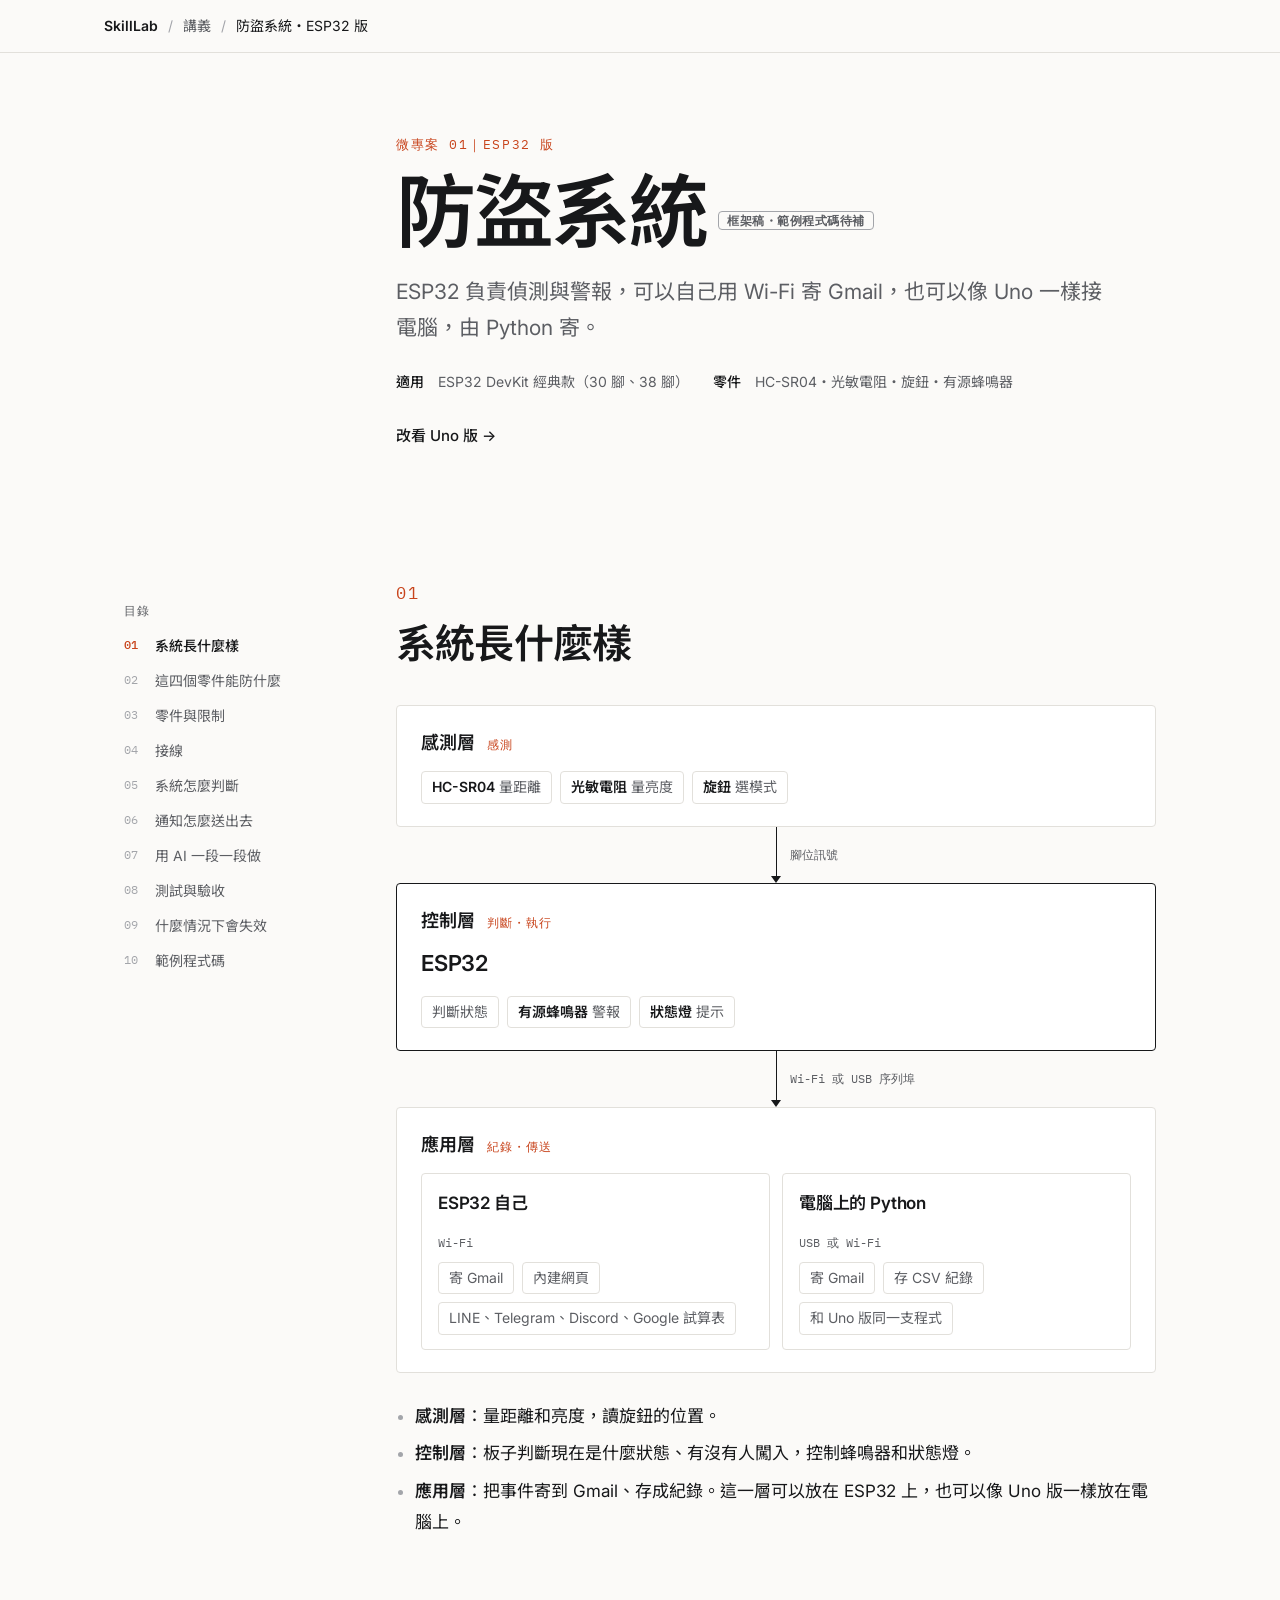
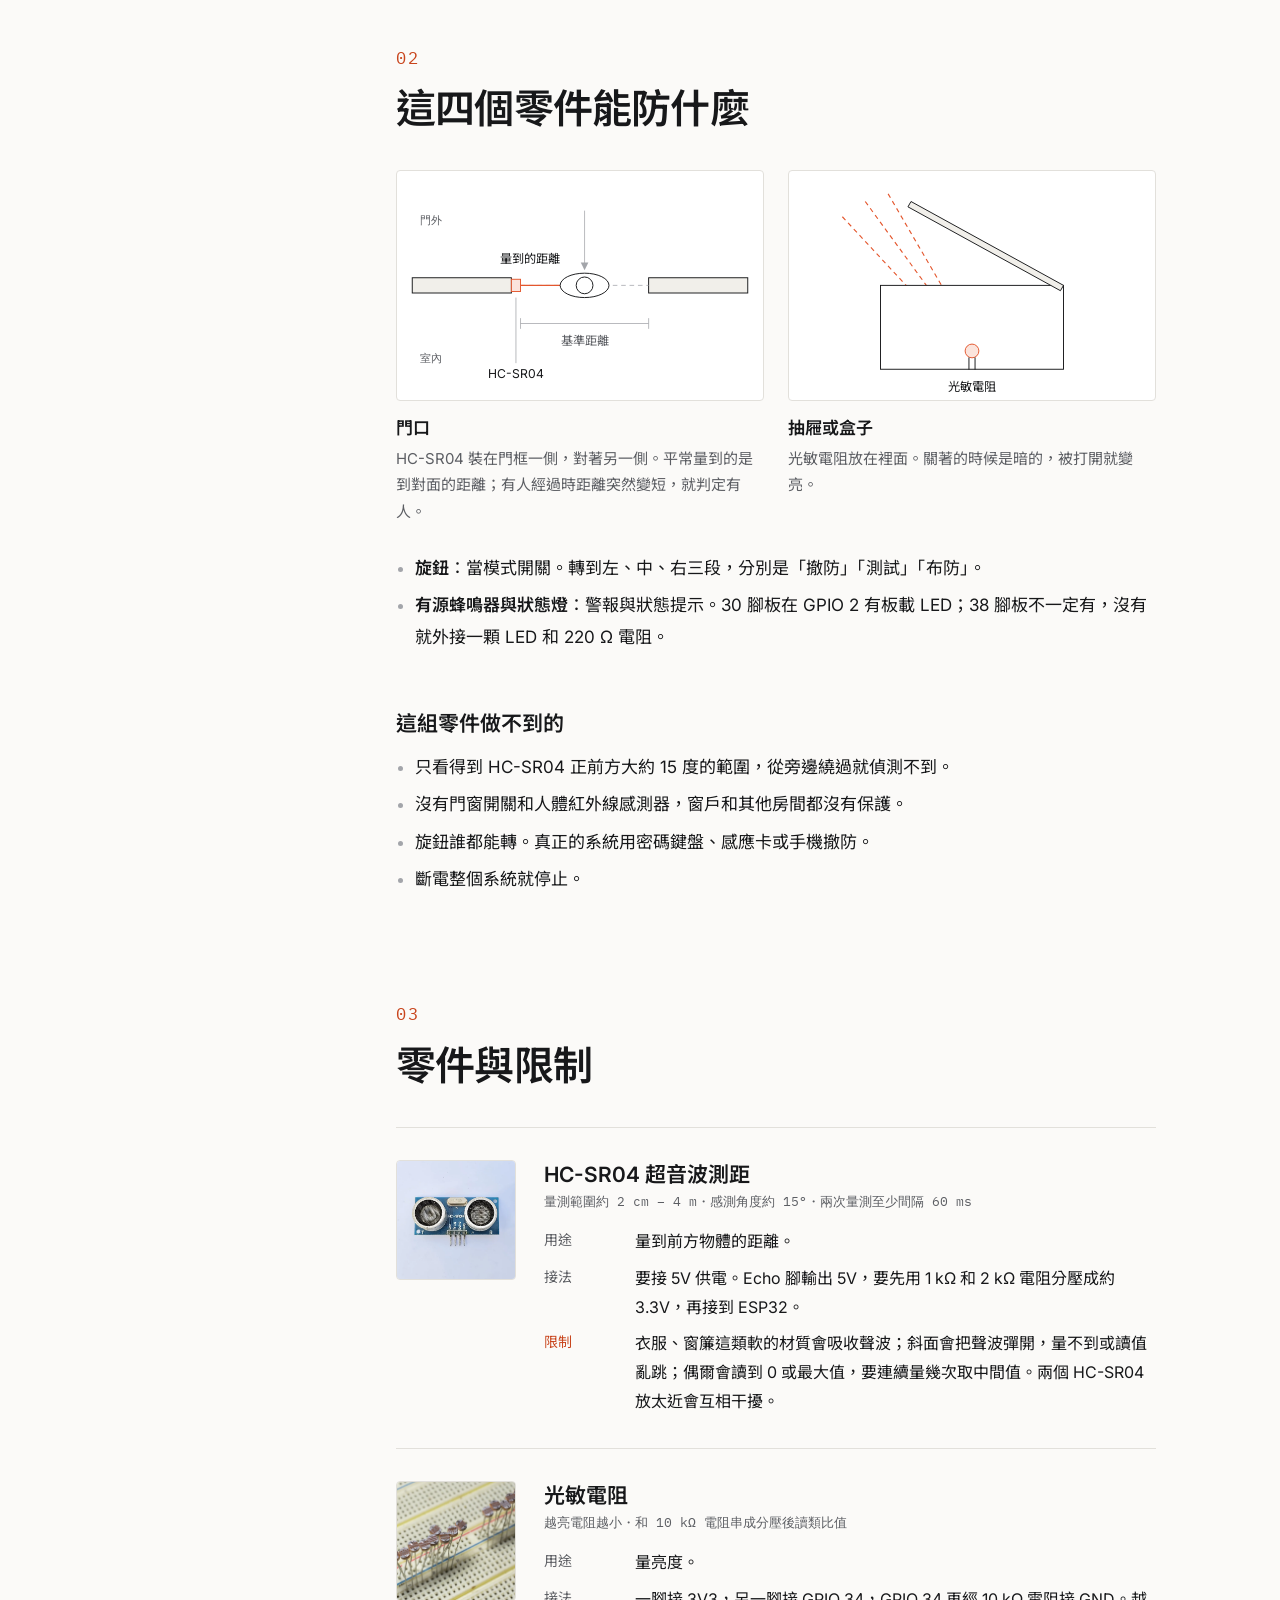
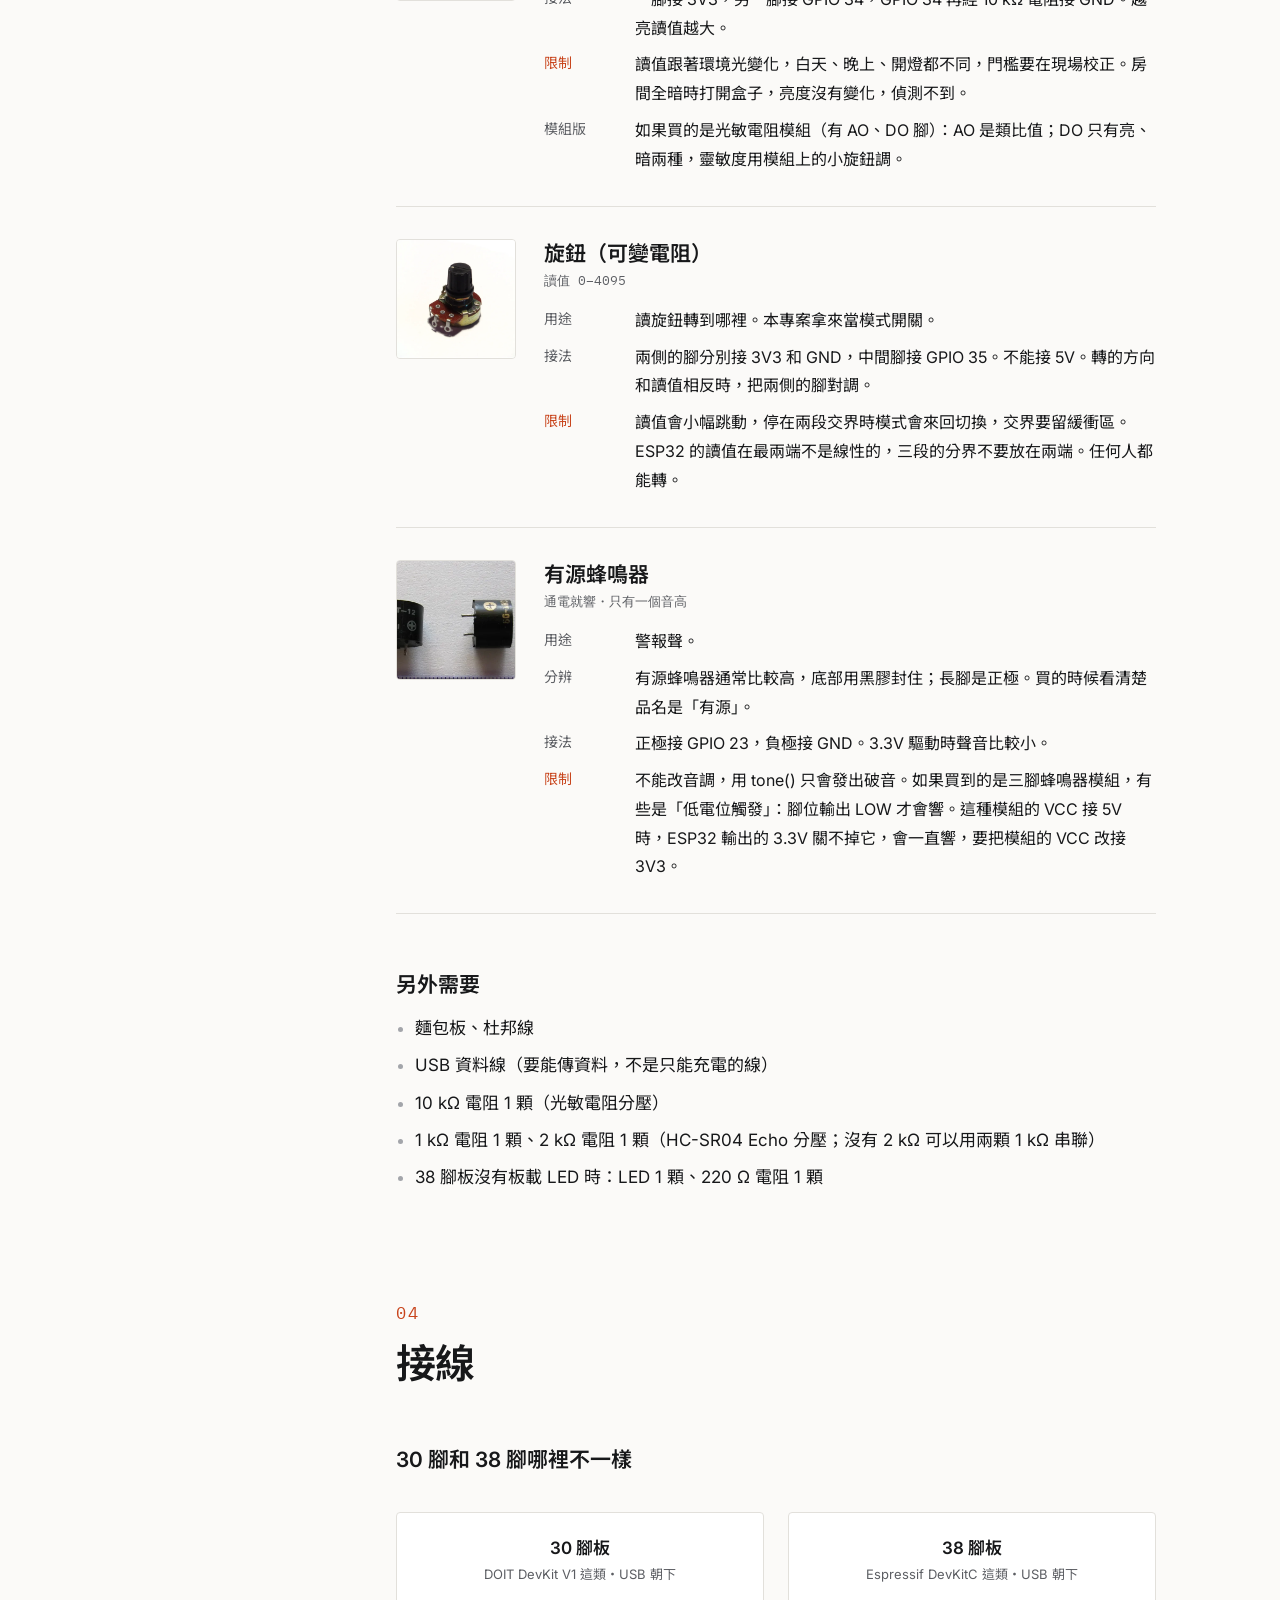
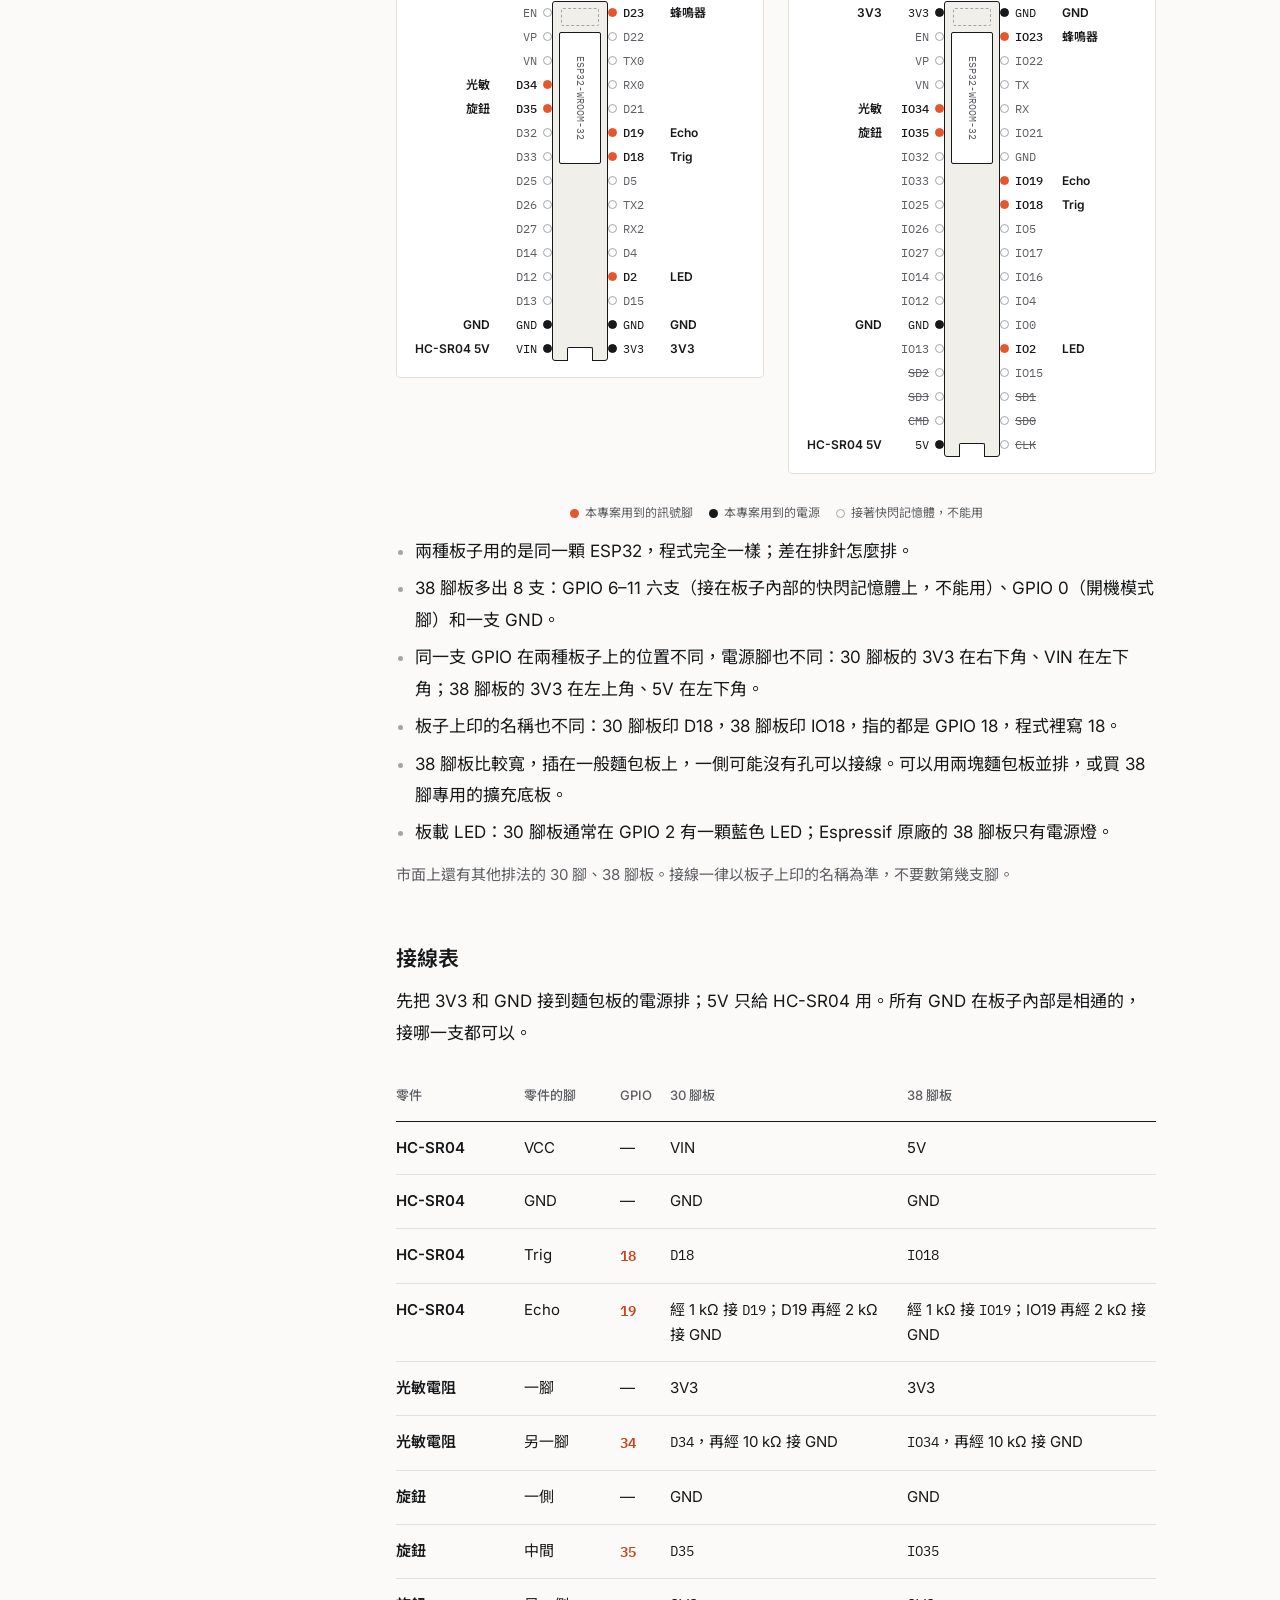
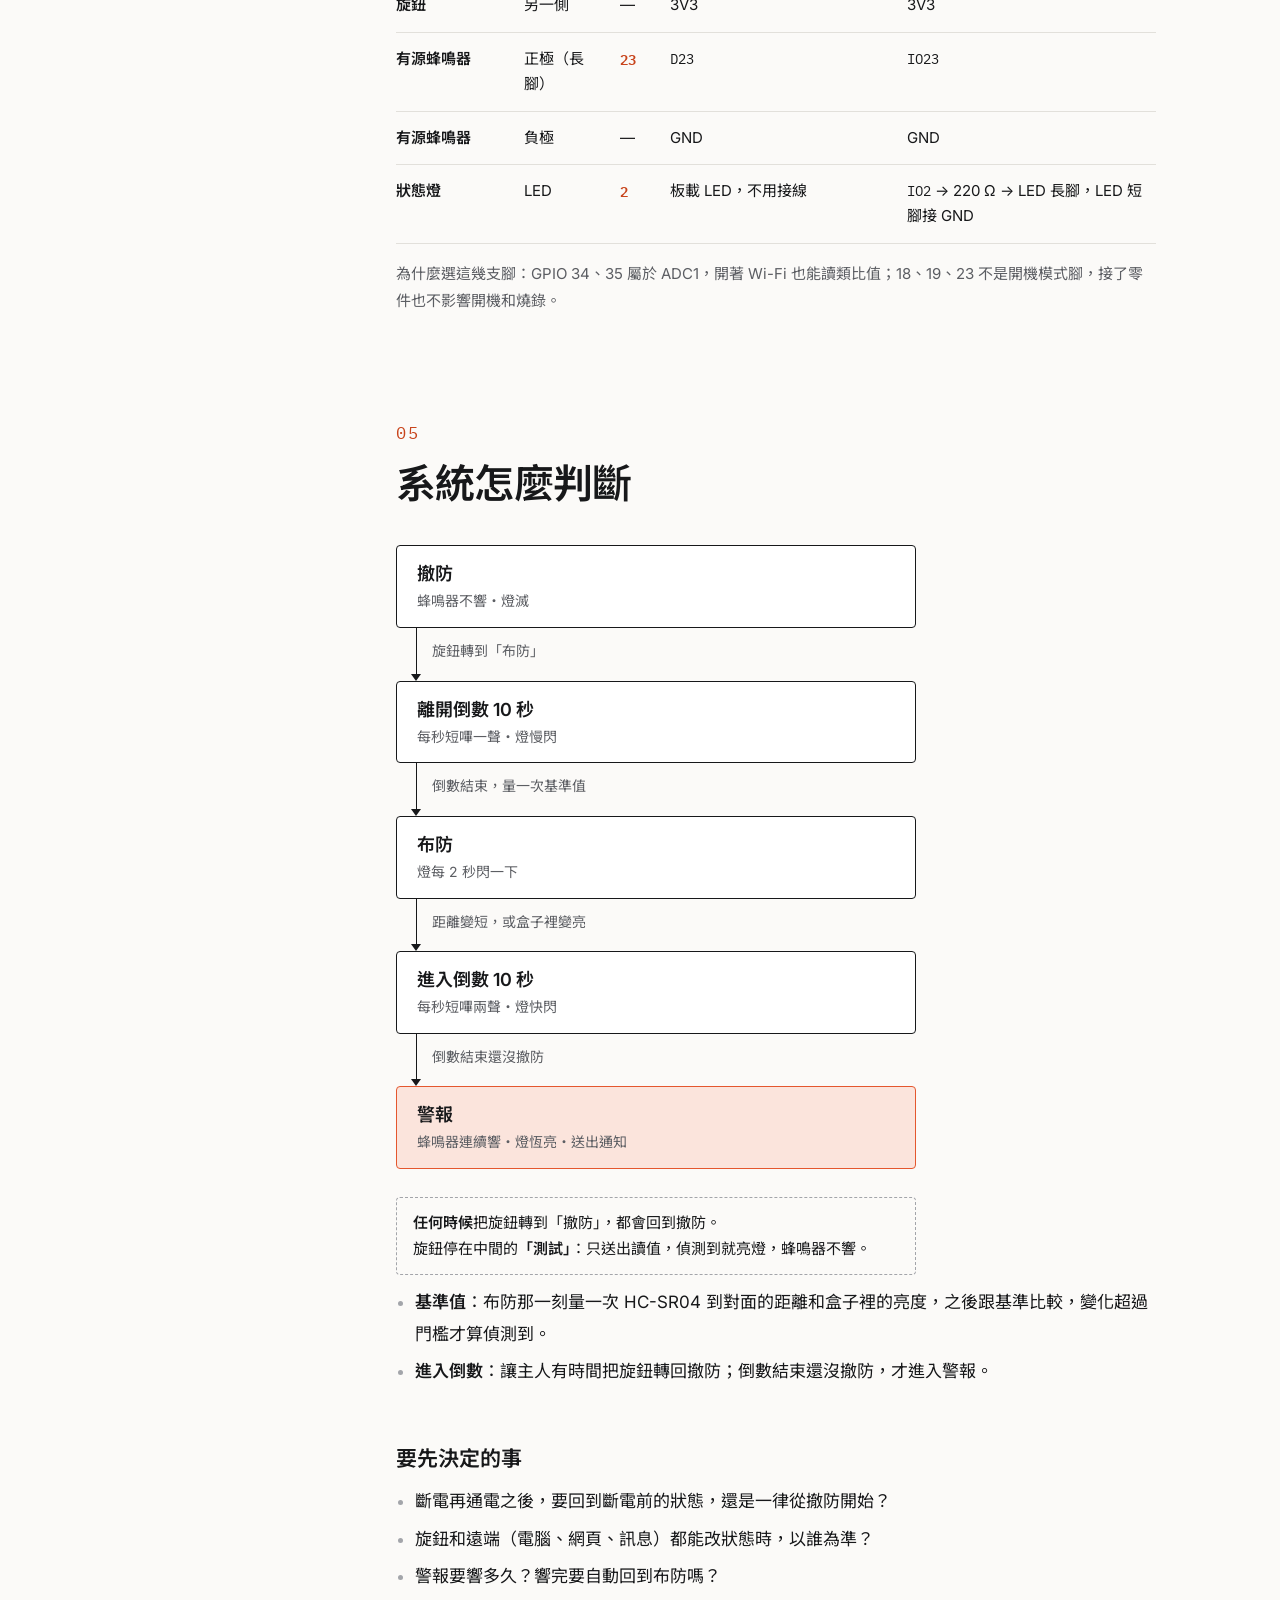
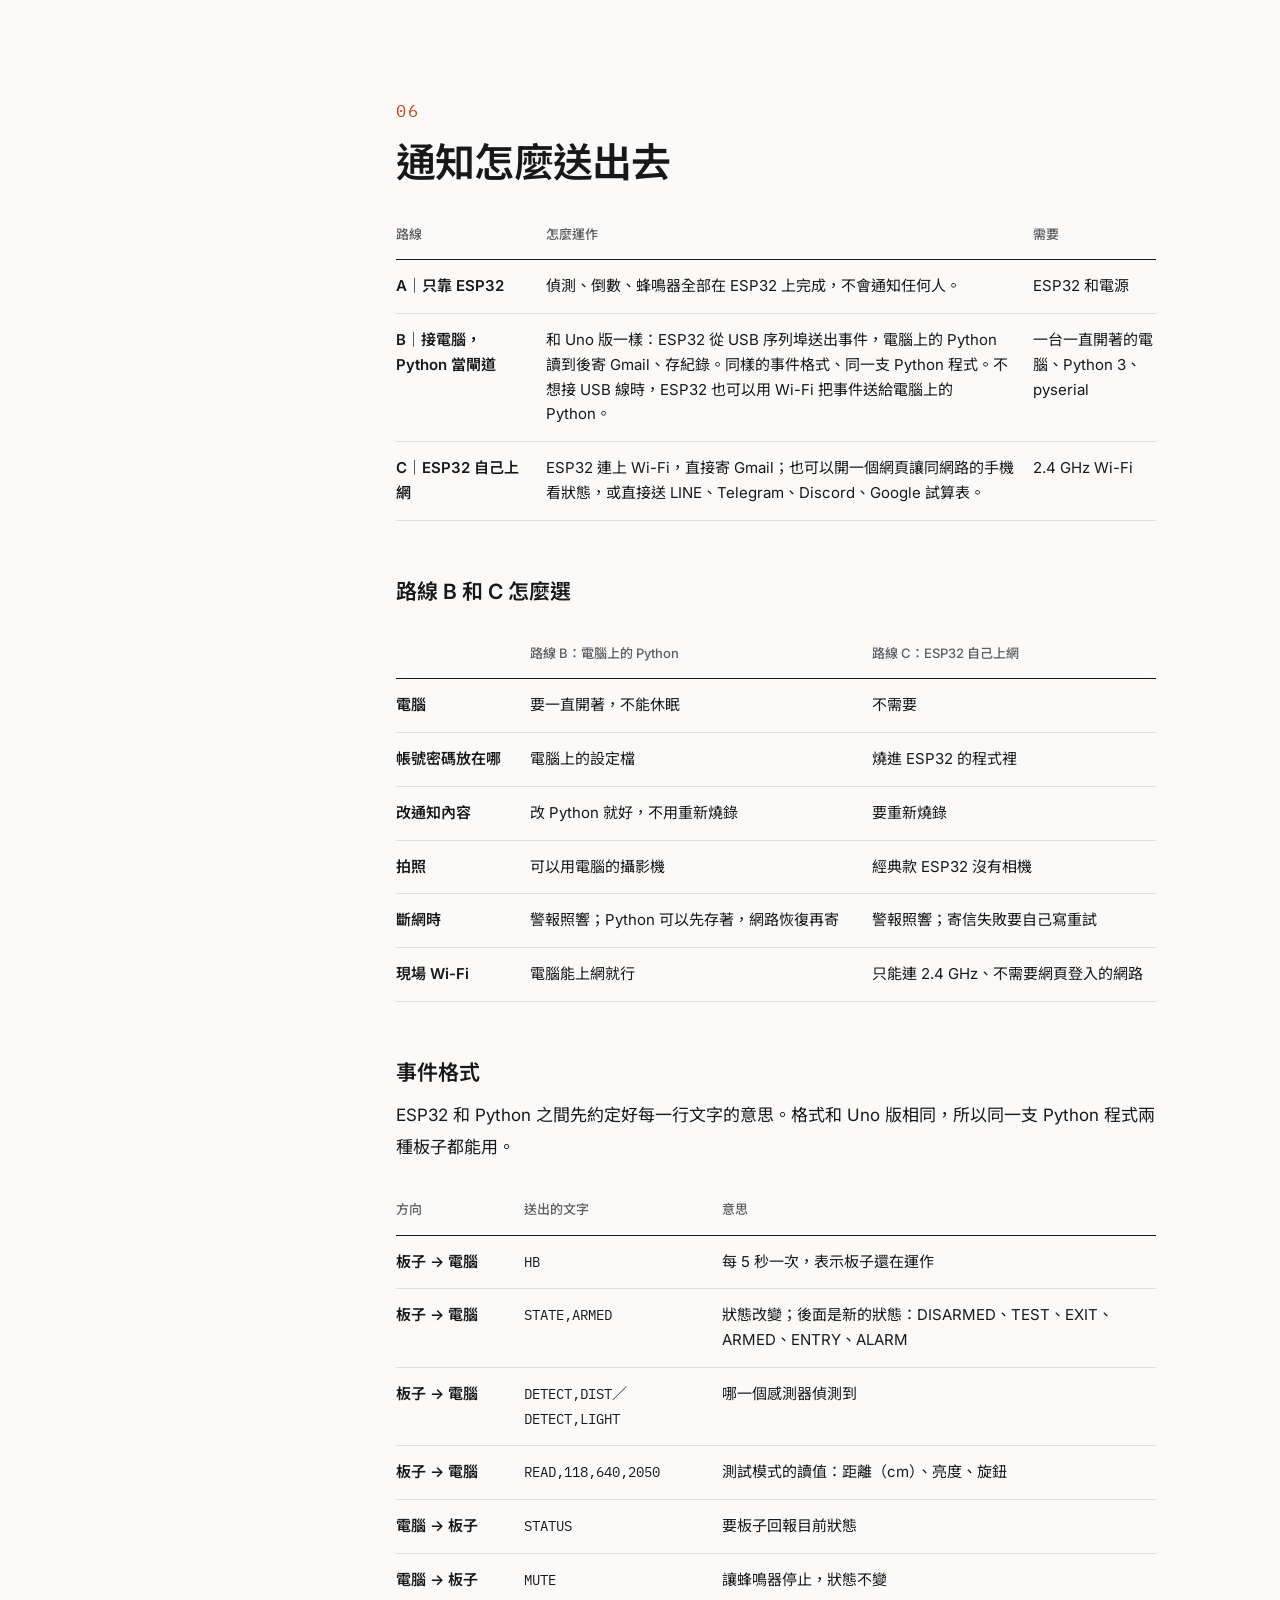
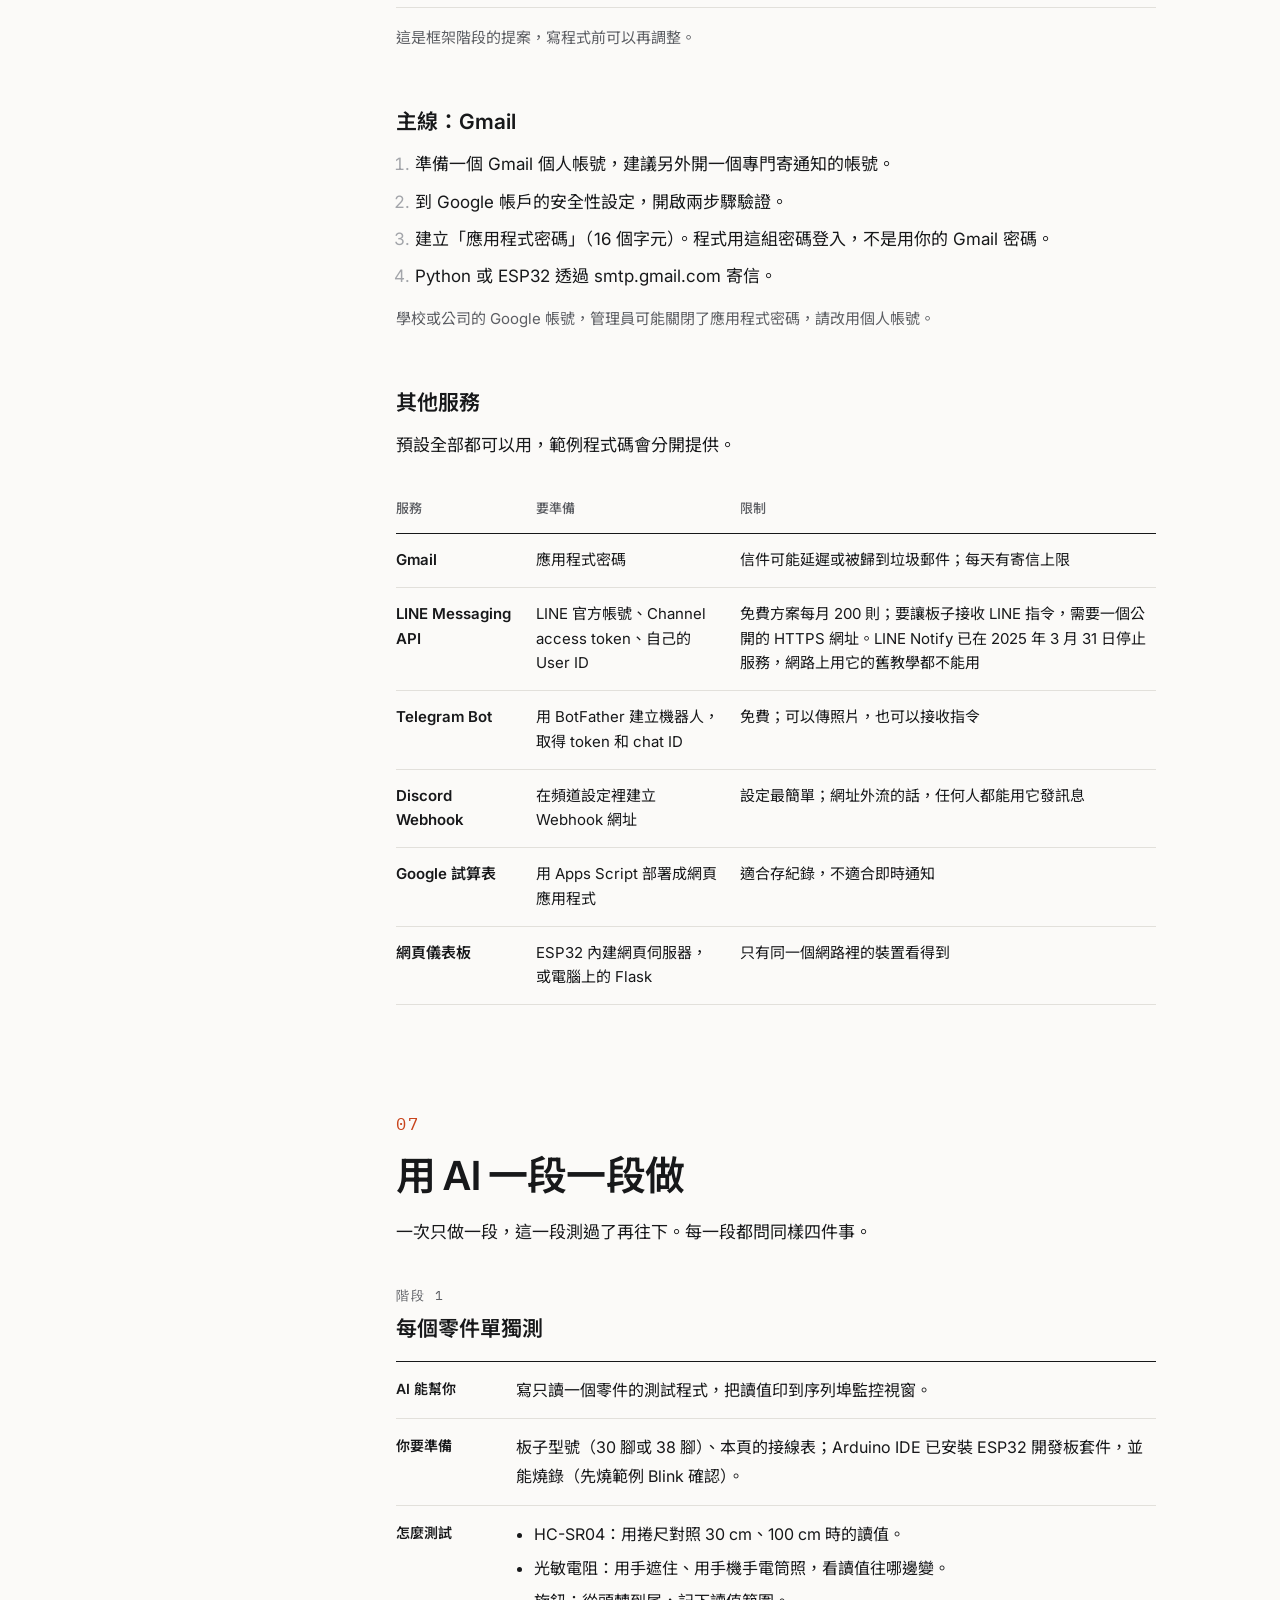
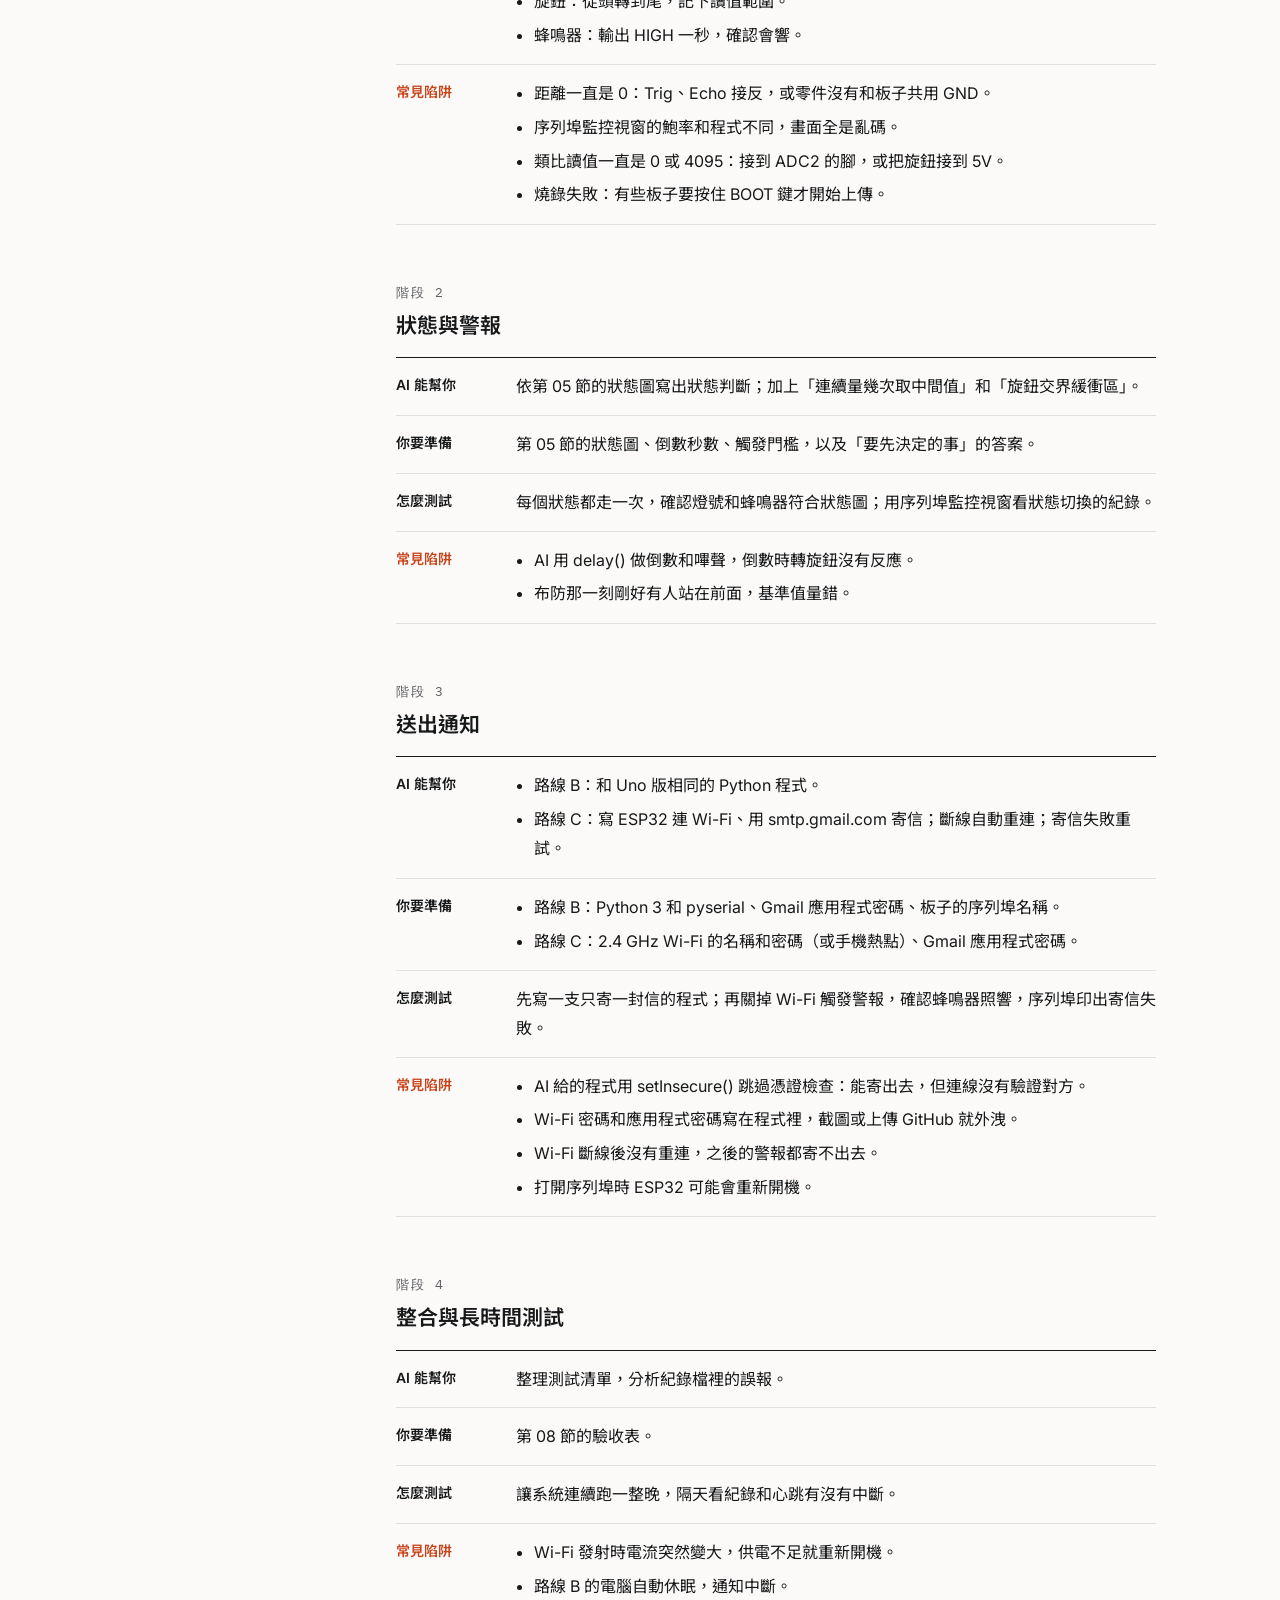
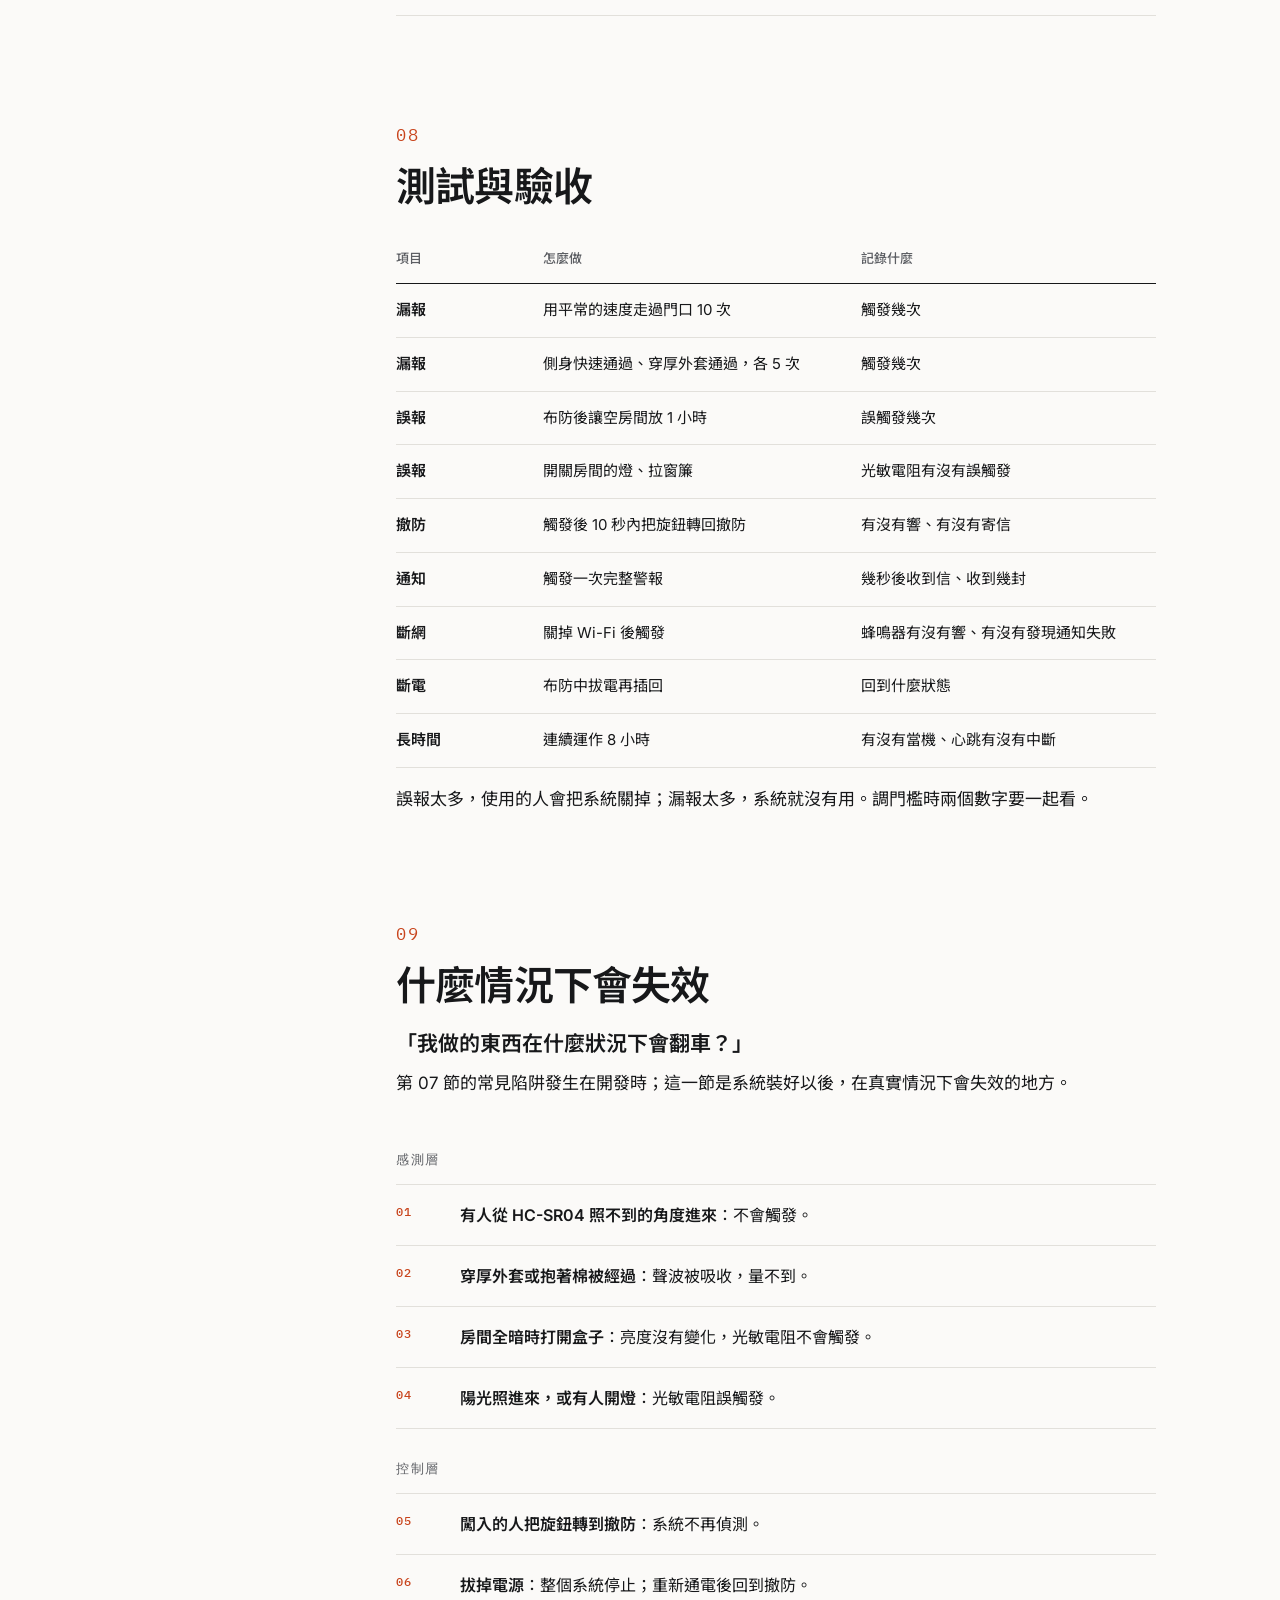
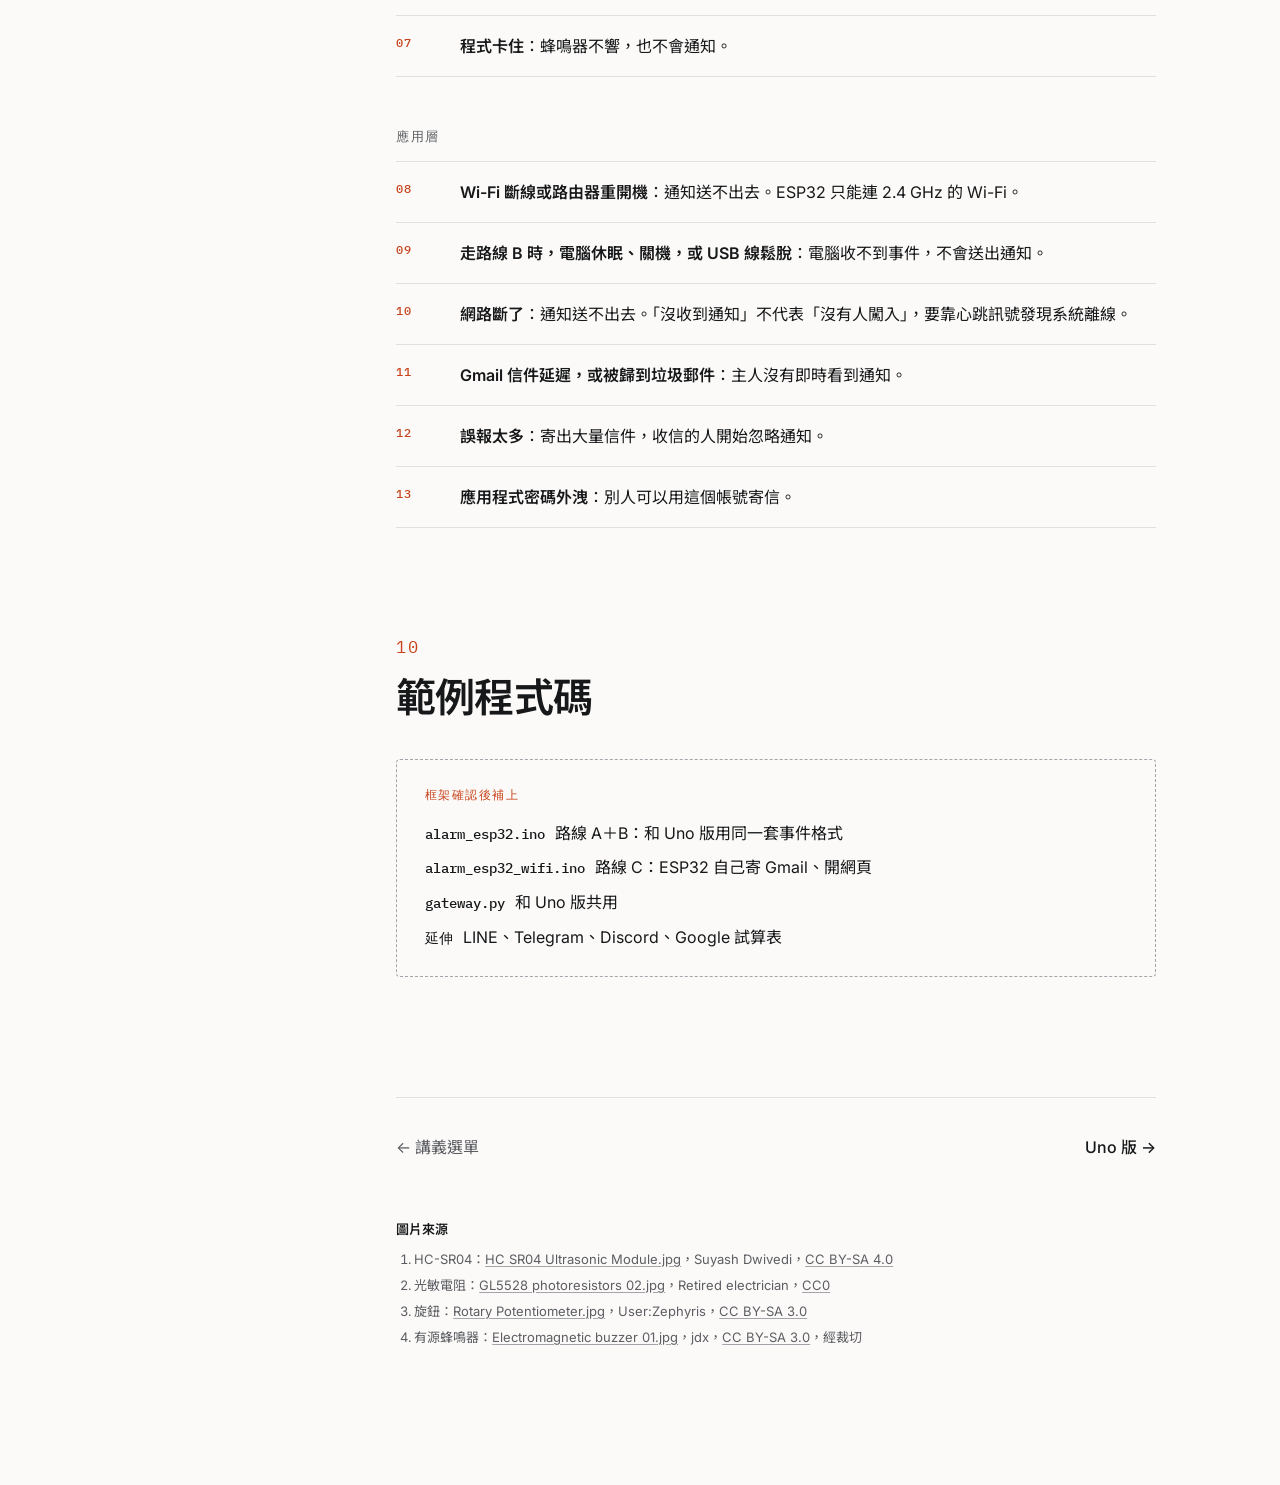
==== handout/alarm-esp32.html @ 5c255bfe "Publish SkillLab website" ====
<!doctype html>
<html lang="zh-Hant">
<head>
<meta charset="utf-8">
<meta name="viewport" content="width=device-width, initial-scale=1">
<title>防盜系統 ESP32 版｜SkillLab</title>
<link rel="preconnect" href="https://fonts.googleapis.com">
<link rel="preconnect" href="https://fonts.gstatic.com" crossorigin>
<link href="https://fonts.googleapis.com/css2?family=IBM+Plex+Mono:wght@400;500&family=Inter:wght@400;500;600;700&family=Noto+Sans+TC:wght@400;500;700&display=swap" rel="stylesheet">
<link rel="stylesheet" href="../assets/style.css">
<link rel="stylesheet" href="../assets/handout.css">
</head>
<body class="hd">
<header class="topbar"><div class="topbar-in">
  <a class="brand" href="../index.html">SkillLab</a><span class="sep">/</span>
  <a href="../handout.html">講義</a><span class="sep">/</span>
  <span class="here">防盜系統・ESP32 版</span>
</div></header>

<div class="page has-toc">
  <header class="doc-head">
    <p class="kicker">微專案 01｜ESP32 版</p>
    <h1>防盜系統<span class="badge">框架稿・範例程式碼待補</span></h1>
    <p class="lead">ESP32 負責偵測與警報，可以自己用 Wi-Fi 寄 Gmail，也可以像 Uno 一樣接電腦，由 Python 寄。</p>
    <p class="meta"><span><b>適用</b>　ESP32 DevKit 經典款（30 腳、38 腳）</span><span><b>零件</b>　HC-SR04・光敏電阻・旋鈕・有源蜂鳴器</span></p>
    <a class="switch" href="alarm-uno.html">改看 Uno 版 →</a>
  </header>
  <nav class="toc" aria-label="目錄">
    <p class="toc-h">目錄</p>
    <ol>
      <li><a href="#s1"><span class="n">01</span>系統長什麼樣</a></li>
      <li><a href="#s2"><span class="n">02</span>這四個零件能防什麼</a></li>
      <li><a href="#s3"><span class="n">03</span>零件與限制</a></li>
      <li><a href="#s4"><span class="n">04</span>接線</a></li>
      <li><a href="#s5"><span class="n">05</span>系統怎麼判斷</a></li>
      <li><a href="#s6"><span class="n">06</span>通知怎麼送出去</a></li>
      <li><a href="#s7"><span class="n">07</span>用 AI 一段一段做</a></li>
      <li><a href="#s8"><span class="n">08</span>測試與驗收</a></li>
      <li><a href="#s9"><span class="n">09</span>什麼情況下會失效</a></li>
      <li><a href="#s10"><span class="n">10</span>範例程式碼</a></li>
    </ol>
  </nav>
  <main class="doc">
    <section class="sec" id="s1" aria-labelledby="s1-h">
      <p class="sec-no">01</p>
      <h2 id="s1-h">系統長什麼樣</h2>
<div class="layers lead-in">
  <div class="layer">
    <p class="layer-h"><b>感測層</b><span class="slot">感測</span></p>
    <ul class="chips"><li><b>HC-SR04</b> 量距離</li><li><b>光敏電阻</b> 量亮度</li><li><b>旋鈕</b> 選模式</li></ul>
  </div>
  <p class="link">腳位訊號</p>
  <div class="layer is-board">
    <p class="layer-h"><b>控制層</b><span class="slot">判斷・執行</span></p>
    <p class="layer-main">ESP32</p>
    <ul class="chips"><li>判斷狀態</li><li><b>有源蜂鳴器</b> 警報</li><li><b>狀態燈</b> 提示</li></ul>
  </div>
  <p class="link">Wi-Fi 或 USB 序列埠</p>
  <div class="layer">
    <p class="layer-h"><b>應用層</b><span class="slot">紀錄・傳送</span></p>
    <div class="split">
      <div><p class="layer-main">ESP32 自己</p><p class="via">Wi-Fi</p><ul class="chips"><li>寄 Gmail</li><li>內建網頁</li><li>LINE、Telegram、Discord、Google 試算表</li></ul></div>
      <div><p class="layer-main">電腦上的 Python</p><p class="via">USB 或 Wi-Fi</p><ul class="chips"><li>寄 Gmail</li><li>存 CSV 紀錄</li><li>和 Uno 版同一支程式</li></ul></div>
    </div>
  </div>
</div>
<ul class="prose">
<li><b>感測層</b>：量距離和亮度，讀旋鈕的位置。</li>
<li><b>控制層</b>：板子判斷現在是什麼狀態、有沒有人闖入，控制蜂鳴器和狀態燈。</li>
<li><b>應用層</b>：把事件寄到 Gmail、存成紀錄。這一層可以放在 ESP32 上，也可以像 Uno 版一樣放在電腦上。</li>
</ul>
    </section>
    <section class="sec" id="s2" aria-labelledby="s2-h">
      <p class="sec-no">02</p>
      <h2 id="s2-h">這四個零件能防什麼</h2>
<div class="scenes lead-in">
<figure class="scene">
<svg class="dg" viewBox="0 0 480 300" role="img" aria-label="門口俯視圖：HC-SR04 裝在門框一側，有人經過時量到的距離比基準距離短" xmlns="http://www.w3.org/2000/svg">
  <rect class="shade" x="20" y="140" width="130" height="20"/>
  <rect class="shade" x="330" y="140" width="130" height="20"/>
  <line class="ln2 dash" x1="162" y1="150" x2="330" y2="150"/>
  <line class="hl" x1="162" y1="150" x2="214" y2="150"/>
  <rect class="tint" x="150" y="142" width="12" height="16"/>
  <ellipse class="face" cx="246" cy="150" rx="32" ry="16"/>
  <circle class="face" cx="246" cy="150" r="11"/>
  <line class="ln2" x1="246" y1="52" x2="246" y2="122"/>
  <polygon points="246,130 241,120 251,120" fill="#a3a5aa"/>
  <line class="ln2" x1="162" y1="200" x2="330" y2="200"/>
  <line class="ln2" x1="162" y1="193" x2="162" y2="207"/>
  <line class="ln2" x1="330" y1="193" x2="330" y2="207"/>
  <text x="214" y="120" text-anchor="end">量到的距離</text>
  <text x="246" y="228" text-anchor="middle" style="fill:#5c5e63">基準距離</text>
  <text x="156" y="272" text-anchor="middle">HC-SR04</text>
  <line class="ln2" x1="156" y1="166" x2="156" y2="252"/>
  <text class="tm" x="30" y="70">門外</text>
  <text class="tm" x="30" y="250">室內</text>
</svg>
<figcaption><p class="t">門口</p><p class="d">HC-SR04 裝在門框一側，對著另一側。平常量到的是到對面的距離；有人經過時距離突然變短，就判定有人。</p></figcaption>
</figure>
<figure class="scene">
<svg class="dg" viewBox="0 0 480 300" role="img" aria-label="盒子側視圖：光敏電阻放在盒子裡，盒蓋打開時光線照進來" xmlns="http://www.w3.org/2000/svg">
  <line class="hl dash" x1="70" y1="60" x2="226" y2="228"/>
  <line class="hl dash" x1="100" y1="40" x2="234" y2="224"/>
  <line class="hl dash" x1="130" y1="30" x2="242" y2="222"/>
  <rect class="face" x="120" y="150" width="240" height="110"/>
  <polygon class="shade" points="360,150 160,40 156,47 356,157"/>
  <circle class="tint" cx="240" cy="236" r="9"/>
  <line class="ln" x1="236" y1="245" x2="236" y2="260"/>
  <line class="ln" x1="244" y1="245" x2="244" y2="260"/>
  <text x="240" y="288" text-anchor="middle">光敏電阻</text>
</svg>
<figcaption><p class="t">抽屜或盒子</p><p class="d">光敏電阻放在裡面。關著的時候是暗的，被打開就變亮。</p></figcaption>
</figure>
</div>
<ul class="prose">
<li><b>旋鈕</b>：當模式開關。轉到左、中、右三段，分別是「撤防」「測試」「布防」。</li>
<li><b>有源蜂鳴器與狀態燈</b>：警報與狀態提示。30 腳板在 GPIO 2 有板載 LED；38 腳板不一定有，沒有就外接一顆 LED 和 220 Ω 電阻。</li>
</ul>
<h3>這組零件做不到的</h3>
<ul class="prose">
<li>只看得到 HC-SR04 正前方大約 15 度的範圍，從旁邊繞過就偵測不到。</li>
<li>沒有門窗開關和人體紅外線感測器，窗戶和其他房間都沒有保護。</li>
<li>旋鈕誰都能轉。真正的系統用密碼鍵盤、感應卡或手機撤防。</li>
<li>斷電整個系統就停止。</li>
</ul>
    </section>
    <section class="sec" id="s3" aria-labelledby="s3-h">
      <p class="sec-no">03</p>
      <h2 id="s3-h">零件與限制</h2>
<ul class="parts lead-in">
  <li class="part"><img class="part-pic" src="../assets/handout/img/hc-sr04.webp" alt="" width="120" height="120" loading="lazy"><div><h3>HC-SR04 超音波測距</h3><p class="spec">量測範圍約 2 cm – 4 m・感測角度約 15°・兩次量測至少間隔 60 ms</p><dl class="kv"><dt>用途</dt><dd>量到前方物體的距離。</dd><dt>接法</dt><dd>要接 5V 供電。Echo 腳輸出 5V，要先用 1 kΩ 和 2 kΩ 電阻分壓成約 3.3V，再接到 ESP32。</dd><dt class="is-trap">限制</dt><dd>衣服、窗簾這類軟的材質會吸收聲波；斜面會把聲波彈開，量不到或讀值亂跳；偶爾會讀到 0 或最大值，要連續量幾次取中間值。兩個 HC-SR04 放太近會互相干擾。</dd></dl></div></li>
  <li class="part"><img class="part-pic" src="../assets/handout/img/ldr.webp" alt="" width="120" height="120" loading="lazy"><div><h3>光敏電阻</h3><p class="spec">越亮電阻越小・和 10 kΩ 電阻串成分壓後讀類比值</p><dl class="kv"><dt>用途</dt><dd>量亮度。</dd><dt>接法</dt><dd>一腳接 3V3，另一腳接 GPIO 34，GPIO 34 再經 10 kΩ 電阻接 GND。越亮讀值越大。</dd><dt class="is-trap">限制</dt><dd>讀值跟著環境光變化，白天、晚上、開燈都不同，門檻要在現場校正。房間全暗時打開盒子，亮度沒有變化，偵測不到。</dd><dt>模組版</dt><dd>如果買的是光敏電阻模組（有 AO、DO 腳）：AO 是類比值；DO 只有亮、暗兩種，靈敏度用模組上的小旋鈕調。</dd></dl></div></li>
  <li class="part"><img class="part-pic" src="../assets/handout/img/potentiometer.webp" alt="" width="120" height="120" loading="lazy"><div><h3>旋鈕（可變電阻）</h3><p class="spec">讀值 0–4095</p><dl class="kv"><dt>用途</dt><dd>讀旋鈕轉到哪裡。本專案拿來當模式開關。</dd><dt>接法</dt><dd>兩側的腳分別接 3V3 和 GND，中間腳接 GPIO 35。不能接 5V。轉的方向和讀值相反時，把兩側的腳對調。</dd><dt class="is-trap">限制</dt><dd>讀值會小幅跳動，停在兩段交界時模式會來回切換，交界要留緩衝區。ESP32 的讀值在最兩端不是線性的，三段的分界不要放在兩端。任何人都能轉。</dd></dl></div></li>
  <li class="part"><img class="part-pic" src="../assets/handout/img/buzzer.webp" alt="" width="120" height="120" loading="lazy"><div><h3>有源蜂鳴器</h3><p class="spec">通電就響・只有一個音高</p><dl class="kv"><dt>用途</dt><dd>警報聲。</dd><dt>分辨</dt><dd>有源蜂鳴器通常比較高，底部用黑膠封住；長腳是正極。買的時候看清楚品名是「有源」。</dd><dt>接法</dt><dd>正極接 GPIO 23，負極接 GND。3.3V 驅動時聲音比較小。</dd><dt class="is-trap">限制</dt><dd>不能改音調，用 tone() 只會發出破音。如果買到的是三腳蜂鳴器模組，有些是「低電位觸發」：腳位輸出 LOW 才會響。這種模組的 VCC 接 5V 時，ESP32 輸出的 3.3V 關不掉它，會一直響，要把模組的 VCC 改接 3V3。</dd></dl></div></li>
</ul>
<h3>另外需要</h3>
<ul class="prose">
<li>麵包板、杜邦線</li>
<li>USB 資料線（要能傳資料，不是只能充電的線）</li>
<li>10 kΩ 電阻 1 顆（光敏電阻分壓）</li>
<li>1 kΩ 電阻 1 顆、2 kΩ 電阻 1 顆（HC-SR04 Echo 分壓；沒有 2 kΩ 可以用兩顆 1 kΩ 串聯）</li>
<li>38 腳板沒有板載 LED 時：LED 1 顆、220 Ω 電阻 1 顆</li>
</ul>
    </section>
    <section class="sec" id="s4" aria-labelledby="s4-h">
      <p class="sec-no">04</p>
      <h2 id="s4-h">接線</h2>
<h3>30 腳和 38 腳哪裡不一樣</h3>
<div class="pinouts lead-in">
<figure class="pinout">
  <figcaption class="po-title">30 腳板<span>DOIT DevKit V1 這類・USB 朝下</span></figcaption>
  <div class="po-grid">
    <ol class="po-col left">
        <li><span class="pin">EN</span><span class="dot"></span></li>
        <li><span class="pin">VP</span><span class="dot"></span></li>
        <li><span class="pin">VN</span><span class="dot"></span></li>
        <li class="on"><span class="use">光敏</span><span class="pin">D34</span><span class="dot"></span></li>
        <li class="on"><span class="use">旋鈕</span><span class="pin">D35</span><span class="dot"></span></li>
        <li><span class="pin">D32</span><span class="dot"></span></li>
        <li><span class="pin">D33</span><span class="dot"></span></li>
        <li><span class="pin">D25</span><span class="dot"></span></li>
        <li><span class="pin">D26</span><span class="dot"></span></li>
        <li><span class="pin">D27</span><span class="dot"></span></li>
        <li><span class="pin">D14</span><span class="dot"></span></li>
        <li><span class="pin">D12</span><span class="dot"></span></li>
        <li><span class="pin">D13</span><span class="dot"></span></li>
        <li class="pw"><span class="use">GND</span><span class="pin">GND</span><span class="dot"></span></li>
        <li class="pw"><span class="use">HC-SR04 5V</span><span class="pin">VIN</span><span class="dot"></span></li>
    </ol>
    <div class="po-body" aria-hidden="true"><span class="ant"></span><span class="chip">ESP32-WROOM-32</span><span class="usb"></span></div>
    <ol class="po-col right">
        <li class="on"><span class="dot"></span><span class="pin">D23</span><span class="use">蜂鳴器</span></li>
        <li><span class="dot"></span><span class="pin">D22</span></li>
        <li><span class="dot"></span><span class="pin">TX0</span></li>
        <li><span class="dot"></span><span class="pin">RX0</span></li>
        <li><span class="dot"></span><span class="pin">D21</span></li>
        <li class="on"><span class="dot"></span><span class="pin">D19</span><span class="use">Echo</span></li>
        <li class="on"><span class="dot"></span><span class="pin">D18</span><span class="use">Trig</span></li>
        <li><span class="dot"></span><span class="pin">D5</span></li>
        <li><span class="dot"></span><span class="pin">TX2</span></li>
        <li><span class="dot"></span><span class="pin">RX2</span></li>
        <li><span class="dot"></span><span class="pin">D4</span></li>
        <li class="on"><span class="dot"></span><span class="pin">D2</span><span class="use">LED</span></li>
        <li><span class="dot"></span><span class="pin">D15</span></li>
        <li class="pw"><span class="dot"></span><span class="pin">GND</span><span class="use">GND</span></li>
        <li class="pw"><span class="dot"></span><span class="pin">3V3</span><span class="use">3V3</span></li>
    </ol>
  </div>
</figure>
<figure class="pinout">
  <figcaption class="po-title">38 腳板<span>Espressif DevKitC 這類・USB 朝下</span></figcaption>
  <div class="po-grid">
    <ol class="po-col left">
        <li class="pw"><span class="use">3V3</span><span class="pin">3V3</span><span class="dot"></span></li>
        <li><span class="pin">EN</span><span class="dot"></span></li>
        <li><span class="pin">VP</span><span class="dot"></span></li>
        <li><span class="pin">VN</span><span class="dot"></span></li>
        <li class="on"><span class="use">光敏</span><span class="pin">IO34</span><span class="dot"></span></li>
        <li class="on"><span class="use">旋鈕</span><span class="pin">IO35</span><span class="dot"></span></li>
        <li><span class="pin">IO32</span><span class="dot"></span></li>
        <li><span class="pin">IO33</span><span class="dot"></span></li>
        <li><span class="pin">IO25</span><span class="dot"></span></li>
        <li><span class="pin">IO26</span><span class="dot"></span></li>
        <li><span class="pin">IO27</span><span class="dot"></span></li>
        <li><span class="pin">IO14</span><span class="dot"></span></li>
        <li><span class="pin">IO12</span><span class="dot"></span></li>
        <li class="pw"><span class="use">GND</span><span class="pin">GND</span><span class="dot"></span></li>
        <li><span class="pin">IO13</span><span class="dot"></span></li>
        <li class="no"><span class="pin">SD2</span><span class="dot"></span></li>
        <li class="no"><span class="pin">SD3</span><span class="dot"></span></li>
        <li class="no"><span class="pin">CMD</span><span class="dot"></span></li>
        <li class="pw"><span class="use">HC-SR04 5V</span><span class="pin">5V</span><span class="dot"></span></li>
    </ol>
    <div class="po-body" aria-hidden="true"><span class="ant"></span><span class="chip">ESP32-WROOM-32</span><span class="usb"></span></div>
    <ol class="po-col right">
        <li class="pw"><span class="dot"></span><span class="pin">GND</span><span class="use">GND</span></li>
        <li class="on"><span class="dot"></span><span class="pin">IO23</span><span class="use">蜂鳴器</span></li>
        <li><span class="dot"></span><span class="pin">IO22</span></li>
        <li><span class="dot"></span><span class="pin">TX</span></li>
        <li><span class="dot"></span><span class="pin">RX</span></li>
        <li><span class="dot"></span><span class="pin">IO21</span></li>
        <li><span class="dot"></span><span class="pin">GND</span></li>
        <li class="on"><span class="dot"></span><span class="pin">IO19</span><span class="use">Echo</span></li>
        <li class="on"><span class="dot"></span><span class="pin">IO18</span><span class="use">Trig</span></li>
        <li><span class="dot"></span><span class="pin">IO5</span></li>
        <li><span class="dot"></span><span class="pin">IO17</span></li>
        <li><span class="dot"></span><span class="pin">IO16</span></li>
        <li><span class="dot"></span><span class="pin">IO4</span></li>
        <li><span class="dot"></span><span class="pin">IO0</span></li>
        <li class="on"><span class="dot"></span><span class="pin">IO2</span><span class="use">LED</span></li>
        <li><span class="dot"></span><span class="pin">IO15</span></li>
        <li class="no"><span class="dot"></span><span class="pin">SD1</span></li>
        <li class="no"><span class="dot"></span><span class="pin">SD0</span></li>
        <li class="no"><span class="dot"></span><span class="pin">CLK</span></li>
    </ol>
  </div>
</figure>
</div>
<p class="po-legend"><span><i class="k-on"></i>本專案用到的訊號腳</span><span><i class="k-pw"></i>本專案用到的電源</span><span><i class="k-no"></i>接著快閃記憶體，不能用</span></p>
<ul class="prose">
<li>兩種板子用的是同一顆 ESP32，程式完全一樣；差在排針怎麼排。</li>
<li>38 腳板多出 8 支：GPIO 6–11 六支（接在板子內部的快閃記憶體上，不能用）、GPIO 0（開機模式腳）和一支 GND。</li>
<li>同一支 GPIO 在兩種板子上的位置不同，電源腳也不同：30 腳板的 3V3 在右下角、VIN 在左下角；38 腳板的 3V3 在左上角、5V 在左下角。</li>
<li>板子上印的名稱也不同：30 腳板印 D18，38 腳板印 IO18，指的都是 GPIO 18，程式裡寫 18。</li>
<li>38 腳板比較寬，插在一般麵包板上，一側可能沒有孔可以接線。可以用兩塊麵包板並排，或買 38 腳專用的擴充底板。</li>
<li>板載 LED：30 腳板通常在 GPIO 2 有一顆藍色 LED；Espressif 原廠的 38 腳板只有電源燈。</li>
</ul>
<p class="note">市面上還有其他排法的 30 腳、38 腳板。接線一律以板子上印的名稱為準，不要數第幾支腳。</p>

<h3>接線表</h3>
<p>先把 3V3 和 GND 接到麵包板的電源排；5V 只給 HC-SR04 用。所有 GND 在板子內部是相通的，接哪一支都可以。</p>
<div class="table-wrap"><table class="tbl stack">
<thead><tr><th scope="col">零件</th><th scope="col">零件的腳</th><th scope="col">GPIO</th><th scope="col">30 腳板</th><th scope="col">38 腳板</th></tr></thead>
<tbody>
<tr><th scope="row">HC-SR04</th><td data-label="零件的腳">VCC</td><td data-label="GPIO">—</td><td data-label="30 腳板">VIN</td><td data-label="38 腳板">5V</td></tr>
<tr><th scope="row">HC-SR04</th><td data-label="零件的腳">GND</td><td data-label="GPIO">—</td><td data-label="30 腳板">GND</td><td data-label="38 腳板">GND</td></tr>
<tr><th scope="row">HC-SR04</th><td data-label="零件的腳">Trig</td><td data-label="GPIO"><span class="pin hl">18</span></td><td data-label="30 腳板"><span class="pin">D18</span></td><td data-label="38 腳板"><span class="pin">IO18</span></td></tr>
<tr><th scope="row">HC-SR04</th><td data-label="零件的腳">Echo</td><td data-label="GPIO"><span class="pin hl">19</span></td><td data-label="30 腳板">經 1 kΩ 接 <span class="pin">D19</span>；D19 再經 2 kΩ 接 GND</td><td data-label="38 腳板">經 1 kΩ 接 <span class="pin">IO19</span>；IO19 再經 2 kΩ 接 GND</td></tr>
<tr><th scope="row">光敏電阻</th><td data-label="零件的腳">一腳</td><td data-label="GPIO">—</td><td data-label="30 腳板">3V3</td><td data-label="38 腳板">3V3</td></tr>
<tr><th scope="row">光敏電阻</th><td data-label="零件的腳">另一腳</td><td data-label="GPIO"><span class="pin hl">34</span></td><td data-label="30 腳板"><span class="pin">D34</span>，再經 10 kΩ 接 GND</td><td data-label="38 腳板"><span class="pin">IO34</span>，再經 10 kΩ 接 GND</td></tr>
<tr><th scope="row">旋鈕</th><td data-label="零件的腳">一側</td><td data-label="GPIO">—</td><td data-label="30 腳板">GND</td><td data-label="38 腳板">GND</td></tr>
<tr><th scope="row">旋鈕</th><td data-label="零件的腳">中間</td><td data-label="GPIO"><span class="pin hl">35</span></td><td data-label="30 腳板"><span class="pin">D35</span></td><td data-label="38 腳板"><span class="pin">IO35</span></td></tr>
<tr><th scope="row">旋鈕</th><td data-label="零件的腳">另一側</td><td data-label="GPIO">—</td><td data-label="30 腳板">3V3</td><td data-label="38 腳板">3V3</td></tr>
<tr><th scope="row">有源蜂鳴器</th><td data-label="零件的腳">正極（長腳）</td><td data-label="GPIO"><span class="pin hl">23</span></td><td data-label="30 腳板"><span class="pin">D23</span></td><td data-label="38 腳板"><span class="pin">IO23</span></td></tr>
<tr><th scope="row">有源蜂鳴器</th><td data-label="零件的腳">負極</td><td data-label="GPIO">—</td><td data-label="30 腳板">GND</td><td data-label="38 腳板">GND</td></tr>
<tr><th scope="row">狀態燈</th><td data-label="零件的腳">LED</td><td data-label="GPIO"><span class="pin hl">2</span></td><td data-label="30 腳板">板載 LED，不用接線</td><td data-label="38 腳板"><span class="pin">IO2</span> → 220 Ω → LED 長腳，LED 短腳接 GND</td></tr>
</tbody></table></div>
<p class="note">為什麼選這幾支腳：GPIO 34、35 屬於 ADC1，開著 Wi-Fi 也能讀類比值；18、19、23 不是開機模式腳，接了零件也不影響開機和燒錄。</p>

    </section>
    <section class="sec" id="s5" aria-labelledby="s5-h">
      <p class="sec-no">05</p>
      <h2 id="s5-h">系統怎麼判斷</h2>
<ol class="states lead-in">
  <li class="st"><p class="st-name">撤防</p><p class="st-out">蜂鳴器不響・燈滅</p></li>
  <li class="tr">旋鈕轉到「布防」</li>
  <li class="st"><p class="st-name">離開倒數 10 秒</p><p class="st-out">每秒短嗶一聲・燈慢閃</p></li>
  <li class="tr">倒數結束，量一次基準值</li>
  <li class="st"><p class="st-name">布防</p><p class="st-out">燈每 2 秒閃一下</p></li>
  <li class="tr">距離變短，或盒子裡變亮</li>
  <li class="st"><p class="st-name">進入倒數 10 秒</p><p class="st-out">每秒短嗶兩聲・燈快閃</p></li>
  <li class="tr">倒數結束還沒撤防</li>
  <li class="st is-alarm"><p class="st-name">警報</p><p class="st-out">蜂鳴器連續響・燈恆亮・送出通知</p></li>
</ol>
<p class="st-loop"><b>任何時候</b>把旋鈕轉到「撤防」，都會回到撤防。<br>旋鈕停在中間的<b>「測試」</b>：只送出讀值，偵測到就亮燈，蜂鳴器不響。</p>
<ul class="prose">
<li><b>基準值</b>：布防那一刻量一次 HC-SR04 到對面的距離和盒子裡的亮度，之後跟基準比較，變化超過門檻才算偵測到。</li>
<li><b>進入倒數</b>：讓主人有時間把旋鈕轉回撤防；倒數結束還沒撤防，才進入警報。</li>
</ul>
<h3>要先決定的事</h3>
<ul class="prose">
<li>斷電再通電之後，要回到斷電前的狀態，還是一律從撤防開始？</li>
<li>旋鈕和遠端（電腦、網頁、訊息）都能改狀態時，以誰為準？</li>
<li>警報要響多久？響完要自動回到布防嗎？</li>
</ul>
    </section>
    <section class="sec" id="s6" aria-labelledby="s6-h">
      <p class="sec-no">06</p>
      <h2 id="s6-h">通知怎麼送出去</h2>
<div class="table-wrap lead-in"><table class="tbl stack">
<thead><tr><th scope="col">路線</th><th scope="col">怎麼運作</th><th scope="col">需要</th></tr></thead>
<tbody>
<tr><th scope="row"><b>A｜只靠 ESP32</b></th><td data-label="怎麼運作">偵測、倒數、蜂鳴器全部在 ESP32 上完成，不會通知任何人。</td><td data-label="需要">ESP32 和電源</td></tr>
<tr><th scope="row"><b>B｜接電腦，Python 當閘道</b></th><td data-label="怎麼運作">和 Uno 版一樣：ESP32 從 USB 序列埠送出事件，電腦上的 Python 讀到後寄 Gmail、存紀錄。同樣的事件格式、同一支 Python 程式。不想接 USB 線時，ESP32 也可以用 Wi-Fi 把事件送給電腦上的 Python。</td><td data-label="需要">一台一直開著的電腦、Python 3、pyserial</td></tr>
<tr><th scope="row"><b>C｜ESP32 自己上網</b></th><td data-label="怎麼運作">ESP32 連上 Wi-Fi，直接寄 Gmail；也可以開一個網頁讓同網路的手機看狀態，或直接送 LINE、Telegram、Discord、Google 試算表。</td><td data-label="需要">2.4 GHz Wi-Fi</td></tr>
</tbody></table></div>
<h3>路線 B 和 C 怎麼選</h3>
<div class="table-wrap"><table class="tbl stack">
<thead><tr><th scope="col"></th><th scope="col">路線 B：電腦上的 Python</th><th scope="col">路線 C：ESP32 自己上網</th></tr></thead>
<tbody>
<tr><th scope="row">電腦</th><td data-label="路線 B">要一直開著，不能休眠</td><td data-label="路線 C">不需要</td></tr>
<tr><th scope="row">帳號密碼放在哪</th><td data-label="路線 B">電腦上的設定檔</td><td data-label="路線 C">燒進 ESP32 的程式裡</td></tr>
<tr><th scope="row">改通知內容</th><td data-label="路線 B">改 Python 就好，不用重新燒錄</td><td data-label="路線 C">要重新燒錄</td></tr>
<tr><th scope="row">拍照</th><td data-label="路線 B">可以用電腦的攝影機</td><td data-label="路線 C">經典款 ESP32 沒有相機</td></tr>
<tr><th scope="row">斷網時</th><td data-label="路線 B">警報照響；Python 可以先存著，網路恢復再寄</td><td data-label="路線 C">警報照響；寄信失敗要自己寫重試</td></tr>
<tr><th scope="row">現場 Wi-Fi</th><td data-label="路線 B">電腦能上網就行</td><td data-label="路線 C">只能連 2.4 GHz、不需要網頁登入的網路</td></tr>
</tbody></table></div>
<h3>事件格式</h3>
<p>ESP32 和 Python 之間先約定好每一行文字的意思。格式和 Uno 版相同，所以同一支 Python 程式兩種板子都能用。</p>
<div class="table-wrap"><table class="tbl stack">
<thead><tr><th scope="col">方向</th><th scope="col">送出的文字</th><th scope="col">意思</th></tr></thead>
<tbody>
<tr><th scope="row">板子 → 電腦</th><td data-label="送出的文字"><span class="pin">HB</span></td><td data-label="意思">每 5 秒一次，表示板子還在運作</td></tr>
<tr><th scope="row">板子 → 電腦</th><td data-label="送出的文字"><span class="pin">STATE,ARMED</span></td><td data-label="意思">狀態改變；後面是新的狀態：DISARMED、TEST、EXIT、ARMED、ENTRY、ALARM</td></tr>
<tr><th scope="row">板子 → 電腦</th><td data-label="送出的文字"><span class="pin">DETECT,DIST</span>／<span class="pin">DETECT,LIGHT</span></td><td data-label="意思">哪一個感測器偵測到</td></tr>
<tr><th scope="row">板子 → 電腦</th><td data-label="送出的文字"><span class="pin">READ,118,640,2050</span></td><td data-label="意思">測試模式的讀值：距離（cm）、亮度、旋鈕</td></tr>
<tr><th scope="row">電腦 → 板子</th><td data-label="送出的文字"><span class="pin">STATUS</span></td><td data-label="意思">要板子回報目前狀態</td></tr>
<tr><th scope="row">電腦 → 板子</th><td data-label="送出的文字"><span class="pin">MUTE</span></td><td data-label="意思">讓蜂鳴器停止，狀態不變</td></tr>
</tbody></table></div>
<p class="note">這是框架階段的提案，寫程式前可以再調整。</p>

<h3>主線：Gmail</h3>
<ol class="prose">
<li>準備一個 Gmail 個人帳號，建議另外開一個專門寄通知的帳號。</li>
<li>到 Google 帳戶的安全性設定，開啟兩步驟驗證。</li>
<li>建立「應用程式密碼」（16 個字元）。程式用這組密碼登入，不是用你的 Gmail 密碼。</li>
<li>Python 或 ESP32 透過 smtp.gmail.com 寄信。</li>
</ol>
<p class="note">學校或公司的 Google 帳號，管理員可能關閉了應用程式密碼，請改用個人帳號。</p>

<h3>其他服務</h3>
<p>預設全部都可以用，範例程式碼會分開提供。</p>
<div class="table-wrap svc"><table class="tbl stack">
<thead><tr><th scope="col">服務</th><th scope="col">要準備</th><th scope="col">限制</th></tr></thead>
<tbody>
<tr><th scope="row">Gmail</th><td data-label="要準備">應用程式密碼</td><td data-label="限制">信件可能延遲或被歸到垃圾郵件；每天有寄信上限</td></tr>
<tr><th scope="row">LINE Messaging API</th><td data-label="要準備">LINE 官方帳號、Channel access token、自己的 User ID</td><td data-label="限制">免費方案每月 200 則；要讓板子接收 LINE 指令，需要一個公開的 HTTPS 網址。LINE Notify 已在 2025 年 3 月 31 日停止服務，網路上用它的舊教學都不能用</td></tr>
<tr><th scope="row">Telegram Bot</th><td data-label="要準備">用 BotFather 建立機器人，取得 token 和 chat ID</td><td data-label="限制">免費；可以傳照片，也可以接收指令</td></tr>
<tr><th scope="row">Discord Webhook</th><td data-label="要準備">在頻道設定裡建立 Webhook 網址</td><td data-label="限制">設定最簡單；網址外流的話，任何人都能用它發訊息</td></tr>
<tr><th scope="row">Google 試算表</th><td data-label="要準備">用 Apps Script 部署成網頁應用程式</td><td data-label="限制">適合存紀錄，不適合即時通知</td></tr>
<tr><th scope="row">網頁儀表板</th><td data-label="要準備">ESP32 內建網頁伺服器，或電腦上的 Flask</td><td data-label="限制">只有同一個網路裡的裝置看得到</td></tr>
</tbody></table></div>
    </section>
    <section class="sec" id="s7" aria-labelledby="s7-h">
      <p class="sec-no">07</p>
      <h2 id="s7-h">用 AI 一段一段做</h2>
<p>一次只做一段，這一段測過了再往下。每一段都問同樣四件事。</p>
<div class="step-block lead-in">
  <p class="step-no">階段 1</p>
  <h3>每個零件單獨測</h3>
  <dl class="qa">
    <dt>AI 能幫你</dt><dd>寫只讀一個零件的測試程式，把讀值印到序列埠監控視窗。</dd>
    <dt>你要準備</dt><dd>板子型號（30 腳或 38 腳）、本頁的接線表；Arduino IDE 已安裝 ESP32 開發板套件，並能燒錄（先燒範例 Blink 確認）。</dd>
    <dt>怎麼測試</dt><dd><ul>
<li>HC-SR04：用捲尺對照 30 cm、100 cm 時的讀值。</li>
<li>光敏電阻：用手遮住、用手機手電筒照，看讀值往哪邊變。</li>
<li>旋鈕：從頭轉到尾，記下讀值範圍。</li>
<li>蜂鳴器：輸出 HIGH 一秒，確認會響。</li>
</ul></dd>
    <dt class="is-trap">常見陷阱</dt><dd><ul>
<li>距離一直是 0：Trig、Echo 接反，或零件沒有和板子共用 GND。</li>
<li>序列埠監控視窗的鮑率和程式不同，畫面全是亂碼。</li>
<li>類比讀值一直是 0 或 4095：接到 ADC2 的腳，或把旋鈕接到 5V。</li>
<li>燒錄失敗：有些板子要按住 BOOT 鍵才開始上傳。</li>
</ul></dd>
  </dl>
</div>
<div class="step-block">
  <p class="step-no">階段 2</p>
  <h3>狀態與警報</h3>
  <dl class="qa">
    <dt>AI 能幫你</dt><dd>依第 05 節的狀態圖寫出狀態判斷；加上「連續量幾次取中間值」和「旋鈕交界緩衝區」。</dd>
    <dt>你要準備</dt><dd>第 05 節的狀態圖、倒數秒數、觸發門檻，以及「要先決定的事」的答案。</dd>
    <dt>怎麼測試</dt><dd>每個狀態都走一次，確認燈號和蜂鳴器符合狀態圖；用序列埠監控視窗看狀態切換的紀錄。</dd>
    <dt class="is-trap">常見陷阱</dt><dd><ul>
<li>AI 用 delay() 做倒數和嗶聲，倒數時轉旋鈕沒有反應。</li>
<li>布防那一刻剛好有人站在前面，基準值量錯。</li>
</ul></dd>
  </dl>
</div>
<div class="step-block">
  <p class="step-no">階段 3</p>
  <h3>送出通知</h3>
  <dl class="qa">
    <dt>AI 能幫你</dt><dd><ul>
<li>路線 B：和 Uno 版相同的 Python 程式。</li>
<li>路線 C：寫 ESP32 連 Wi-Fi、用 smtp.gmail.com 寄信；斷線自動重連；寄信失敗重試。</li>
</ul></dd>
    <dt>你要準備</dt><dd><ul>
<li>路線 B：Python 3 和 pyserial、Gmail 應用程式密碼、板子的序列埠名稱。</li>
<li>路線 C：2.4 GHz Wi-Fi 的名稱和密碼（或手機熱點）、Gmail 應用程式密碼。</li>
</ul></dd>
    <dt>怎麼測試</dt><dd>先寫一支只寄一封信的程式；再關掉 Wi-Fi 觸發警報，確認蜂鳴器照響，序列埠印出寄信失敗。</dd>
    <dt class="is-trap">常見陷阱</dt><dd><ul>
<li>AI 給的程式用 setInsecure() 跳過憑證檢查：能寄出去，但連線沒有驗證對方。</li>
<li>Wi-Fi 密碼和應用程式密碼寫在程式裡，截圖或上傳 GitHub 就外洩。</li>
<li>Wi-Fi 斷線後沒有重連，之後的警報都寄不出去。</li>
<li>打開序列埠時 ESP32 可能會重新開機。</li>
</ul></dd>
  </dl>
</div>
<div class="step-block">
  <p class="step-no">階段 4</p>
  <h3>整合與長時間測試</h3>
  <dl class="qa">
    <dt>AI 能幫你</dt><dd>整理測試清單，分析紀錄檔裡的誤報。</dd>
    <dt>你要準備</dt><dd>第 08 節的驗收表。</dd>
    <dt>怎麼測試</dt><dd>讓系統連續跑一整晚，隔天看紀錄和心跳有沒有中斷。</dd>
    <dt class="is-trap">常見陷阱</dt><dd><ul>
<li>Wi-Fi 發射時電流突然變大，供電不足就重新開機。</li>
<li>路線 B 的電腦自動休眠，通知中斷。</li>
</ul></dd>
  </dl>
</div>
    </section>
    <section class="sec" id="s8" aria-labelledby="s8-h">
      <p class="sec-no">08</p>
      <h2 id="s8-h">測試與驗收</h2>
<div class="table-wrap lead-in"><table class="tbl stack">
<thead><tr><th scope="col">項目</th><th scope="col">怎麼做</th><th scope="col">記錄什麼</th></tr></thead>
<tbody>
<tr><th scope="row">漏報</th><td data-label="怎麼做">用平常的速度走過門口 10 次</td><td data-label="記錄什麼">觸發幾次</td></tr>
<tr><th scope="row">漏報</th><td data-label="怎麼做">側身快速通過、穿厚外套通過，各 5 次</td><td data-label="記錄什麼">觸發幾次</td></tr>
<tr><th scope="row">誤報</th><td data-label="怎麼做">布防後讓空房間放 1 小時</td><td data-label="記錄什麼">誤觸發幾次</td></tr>
<tr><th scope="row">誤報</th><td data-label="怎麼做">開關房間的燈、拉窗簾</td><td data-label="記錄什麼">光敏電阻有沒有誤觸發</td></tr>
<tr><th scope="row">撤防</th><td data-label="怎麼做">觸發後 10 秒內把旋鈕轉回撤防</td><td data-label="記錄什麼">有沒有響、有沒有寄信</td></tr>
<tr><th scope="row">通知</th><td data-label="怎麼做">觸發一次完整警報</td><td data-label="記錄什麼">幾秒後收到信、收到幾封</td></tr>
<tr><th scope="row">斷網</th><td data-label="怎麼做">關掉 Wi-Fi 後觸發</td><td data-label="記錄什麼">蜂鳴器有沒有響、有沒有發現通知失敗</td></tr>
<tr><th scope="row">斷電</th><td data-label="怎麼做">布防中拔電再插回</td><td data-label="記錄什麼">回到什麼狀態</td></tr>
<tr><th scope="row">長時間</th><td data-label="怎麼做">連續運作 8 小時</td><td data-label="記錄什麼">有沒有當機、心跳有沒有中斷</td></tr>
</tbody></table></div>
<p>誤報太多，使用的人會把系統關掉；漏報太多，系統就沒有用。調門檻時兩個數字要一起看。</p>
    </section>
    <section class="sec" id="s9" aria-labelledby="s9-h">
      <p class="sec-no">09</p>
      <h2 id="s9-h">什麼情況下會失效</h2>
<p class="lead-q">「我做的東西在什麼狀況下會翻車？」</p>
<p>第 07 節的常見陷阱發生在開發時；這一節是系統裝好以後，在真實情況下會失效的地方。</p>
<p class="fails-h">感測層</p>
<ul class="fails lead-in">
<li><div><b>有人從 HC-SR04 照不到的角度進來</b>：不會觸發。</div></li>
<li><div><b>穿厚外套或抱著棉被經過</b>：聲波被吸收，量不到。</div></li>
<li><div><b>房間全暗時打開盒子</b>：亮度沒有變化，光敏電阻不會觸發。</div></li>
<li><div><b>陽光照進來，或有人開燈</b>：光敏電阻誤觸發。</div></li>
</ul>
<p class="fails-h">控制層</p>
<ul class="fails">
<li><div><b>闖入的人把旋鈕轉到撤防</b>：系統不再偵測。</div></li>
<li><div><b>拔掉電源</b>：整個系統停止；重新通電後回到撤防。</div></li>
<li><div><b>程式卡住</b>：蜂鳴器不響，也不會通知。</div></li>
</ul>
<p class="fails-h">應用層</p>
<ul class="fails">
<li><div><b>Wi-Fi 斷線或路由器重開機</b>：通知送不出去。ESP32 只能連 2.4 GHz 的 Wi-Fi。</div></li>
<li><div><b>走路線 B 時，電腦休眠、關機，或 USB 線鬆脫</b>：電腦收不到事件，不會送出通知。</div></li>
<li><div><b>網路斷了</b>：通知送不出去。「沒收到通知」不代表「沒有人闖入」，要靠心跳訊號發現系統離線。</div></li>
<li><div><b>Gmail 信件延遲，或被歸到垃圾郵件</b>：主人沒有即時看到通知。</div></li>
<li><div><b>誤報太多</b>：寄出大量信件，收信的人開始忽略通知。</div></li>
<li><div><b>應用程式密碼外洩</b>：別人可以用這個帳號寄信。</div></li>
</ul>
    </section>
    <section class="sec" id="s10" aria-labelledby="s10-h">
      <p class="sec-no">10</p>
      <h2 id="s10-h">範例程式碼</h2>
<div class="todo lead-in"><p class="todo-tag">框架確認後補上</p><ul>
<li><span class="f">alarm_esp32.ino</span>路線 A＋B：和 Uno 版用同一套事件格式</li>
<li><span class="f">alarm_esp32_wifi.ino</span>路線 C：ESP32 自己寄 Gmail、開網頁</li>
<li><span class="f">gateway.py</span>和 Uno 版共用</li>
<li><span class="f">延伸</span>LINE、Telegram、Discord、Google 試算表</li>
</ul></div>
    </section>
    <nav class="doc-end" aria-label="下一步"><a class="back" href="../handout.html">← 講義選單</a><a href="alarm-uno.html">Uno 版 →</a></nav>
    <footer class="credits"><h2>圖片來源</h2><ol>
<li>HC-SR04：<a href="https://commons.wikimedia.org/wiki/File:HC_SR04_Ultrasonic_Module.jpg">HC SR04 Ultrasonic Module.jpg</a>，Suyash Dwivedi，<a href="https://creativecommons.org/licenses/by-sa/4.0">CC BY-SA 4.0</a></li>
<li>光敏電阻：<a href="https://commons.wikimedia.org/wiki/File:GL5528_photoresistors_02.jpg">GL5528 photoresistors 02.jpg</a>，Retired electrician，<a href="http://creativecommons.org/publicdomain/zero/1.0/deed.en">CC0</a></li>
<li>旋鈕：<a href="https://commons.wikimedia.org/wiki/File:Rotary_Potentiometer.jpg">Rotary Potentiometer.jpg</a>，User:Zephyris，<a href="http://creativecommons.org/licenses/by-sa/3.0/">CC BY-SA 3.0</a></li>
<li>有源蜂鳴器：<a href="https://commons.wikimedia.org/wiki/File:Electromagnetic_buzzer_01.jpg">Electromagnetic buzzer 01.jpg</a>，jdx，<a href="https://creativecommons.org/licenses/by-sa/3.0">CC BY-SA 3.0</a>，經裁切</li>
</ol></footer>
  </main>
</div>
<script src="../assets/handout.js"></script>
</body>
</html>
---- assets/style.css ----
:root {
  --paper: #fbfaf8;
  --ink: #17181a;
  --ink-2: #5c5e63;
  --ink-3: #a3a5aa;
  --rule: #e2e0db;
  --accent: #e4572e;
  --accent-tint: #fbe4dc;
  --accent-text: #c8441c; /* accent at 4.6:1 for small text */
  --ink-dim: #898b90;     /* dimmed large text, 3.3:1 */
  --face-top: #ffffff;
  --face-left: #f1efea;
  --face-right: #e6e3dd;
  --ease: cubic-bezier(.2, .7, .2, 1);
  --dur: 450ms;
  --mono: "IBM Plex Mono", ui-monospace, monospace;
}

* { box-sizing: border-box; }

html { background: var(--paper); -webkit-text-size-adjust: 100%; }

body {
  margin: 0;
  color: var(--ink);
  font-family: "Inter", "Noto Sans TC", system-ui, sans-serif;
  overflow-x: hidden;
}

h1, h2, p, ol { margin: 0; padding: 0; }

/* ---------- hero ---------- */
.hero {
  position: relative;
  height: 100svh;
  display: flex;
  flex-direction: column;
  align-items: center;
  justify-content: center;
  text-align: center;
  padding: 0 20px;
}

.hero h1 {
  font-size: clamp(64px, 17vw, 208px);
  font-weight: 600;
  letter-spacing: -0.045em;
  line-height: 0.9;
}

.hero .sub {
  margin-top: 24px;
  font-size: clamp(17px, 2vw, 22px);
  font-weight: 400;
  color: var(--ink-2);
}

.hero .core {
  margin-top: 56px;
  font-size: clamp(22px, 2.6vw, 32px);
  font-weight: 600;
  letter-spacing: -0.01em;
  text-wrap: balance;
}

.hero .tag {
  margin-top: 14px;
  display: flex;
  align-items: center;
  gap: 14px;
  font-size: 14px;
  letter-spacing: .24em;
  color: var(--ink-2);
}

.hero .tag::before,
.hero .tag::after {
  content: "";
  width: 28px;
  height: 1px;
  background: var(--ink-3);
}

.actions {
  display: flex;
  align-items: center;
  gap: 28px;
}

.hero .actions { margin-top: 48px; }

.btn,
.more {
  display: inline-flex;
  align-items: center;
  min-height: 48px;
  font-size: 16px;
  font-weight: 500;
  text-decoration: none;
  transition: background-color var(--dur) var(--ease), color var(--dur) var(--ease);
}

.btn {
  padding: 0 24px;
  border-radius: 4px;
  background: var(--ink);
  color: var(--paper);
}

.btn:hover { background: var(--accent); }

.more { color: var(--ink-2); }
.more:hover { color: var(--ink); }

a:focus-visible,
button:focus-visible {
  outline: 2px solid var(--accent);
  outline-offset: 3px;
}

@media (max-width: 599px) {
  .hero .core { margin-top: 40px; }
  .actions { flex-direction: column; gap: 4px; }
  .hero .actions { margin-top: 40px; }
}

@media (prefers-reduced-motion: no-preference) {
  html { scroll-behavior: smooth; }
}
/* ---------- teardown ---------- */
.teardown {
  position: relative;
  height: 800svh;
}

.steps {
  position: absolute;
  top: 0;
  left: 0;
  right: 0;
  height: 700svh;
  pointer-events: none;
}

.trig { height: 100svh; }

.stage {
  position: sticky;
  top: 0;
  height: 100svh;
  overflow: hidden;
}

.stage-inner {
  height: 100%;
  max-width: 1280px;
  margin: 0 auto;
  padding: 0 48px;
  display: grid;
  grid-template-columns: minmax(0, 64fr) minmax(0, 36fr);
  column-gap: 48px;
  align-items: center;
}

.fig {
  min-width: 0;
  display: grid;
  align-items: center;
  justify-items: center;
}

.fig-ex {
  grid-area: 1 / 1;
  min-width: 0;
  width: 100%;
  transition: opacity 300ms var(--ease);
}
.fig-ex.is-in,
.fig-ex.is-out { opacity: 0; }

[hidden] { display: none !important; }

.model {
  display: block;
  width: 100%;
  height: auto;
  max-height: 78svh;
}

.side {
  container-type: inline-size;
  display: flex;
  flex-direction: column;
  gap: 20px;
}

.side-ex {
  max-width: 360px;
  display: flex;
  flex-direction: column;
  gap: 20px;
}

/* example menu: the system name. Large at step 0 (the only step that can switch), compact above the glyph afterwards */
.tabs {
  display: flex;
  gap: 0.7em;
  white-space: nowrap;
  font-size: min(clamp(26px, 3.4vw, 40px), 8cqw);
  font-weight: 600;
  letter-spacing: -0.01em;
  line-height: 1.2;
  transition: font-size var(--dur) var(--ease);
}

.tab {
  appearance: none;
  background: none;
  border: 0;
  border-radius: 2px;
  margin: 0;
  padding: 0;
  min-height: 44px;
  font: inherit;
  letter-spacing: inherit;
  color: var(--ink-dim);
  cursor: pointer;
  transition: color var(--dur) var(--ease);
}
.tab:hover { color: var(--ink-2); }
.tab[aria-selected="true"],
.tab[aria-selected="true"]:hover { color: var(--ink); }

/* steps 1-6: no switching mid-teardown, only the chosen name stays, as a label */
.stage:not([data-step="0"]) .tabs { font-size: 13px; letter-spacing: 0; }
.stage:not([data-step="0"]) .tab {
  min-height: 0;
  padding-block: 9px;
  font-weight: 600;
  pointer-events: none;
  cursor: default;
}
.stage:not([data-step="0"]) .tab:not([aria-selected="true"]) { display: none; }

/* desktop step 0: nothing below the menu yet, so let it centre on the drawing */
@media (min-width: 900px) {
  .stage[data-step="0"] .side-ex { display: none; }
}

html:not(.js) .tab:not([aria-selected="true"]) { display: none; }

/* network glyph */
.glyph {
  display: block;
  width: 240px;
  height: auto;
  opacity: 0;
  transition: opacity var(--dur) var(--ease);
}
.glyph text {
  font-family: "Inter", "Noto Sans TC", system-ui, sans-serif;
  font-size: 13px;
  fill: var(--ink-2);
  transition: fill var(--dur) var(--ease);
}
.glyph .g-e { color: var(--ink-3); transition: color var(--dur) var(--ease); }
.glyph .g-e line { stroke: currentColor; stroke-width: 1; }
.glyph .g-e polygon { fill: currentColor; stroke: none; }

.stage:not([data-step="0"]) .glyph { opacity: 1; }

.stage[data-step="1"] .glyph text[data-slot="sense"],
.stage[data-step="2"] .glyph text[data-slot="decide"],
.stage[data-step="3"] .glyph text[data-slot="act"],
.stage[data-step="4"] .glyph text[data-slot="record"],
.stage[data-step="5"] .glyph text[data-slot="send"] { fill: var(--accent-text); font-weight: 600; }

.stage[data-step="1"] .glyph .g-e:is([data-from="sense"], [data-to="sense"]),
.stage[data-step="2"] .glyph .g-e:is([data-from="decide"], [data-to="decide"]),
.stage[data-step="3"] .glyph .g-e:is([data-from="act"], [data-to="act"]),
.stage[data-step="4"] .glyph .g-e:is([data-from="record"], [data-to="record"]),
.stage[data-step="5"] .glyph .g-e:is([data-from="send"], [data-to="send"]) { color: var(--ink-2); }

.stage[data-step="6"] .glyph .g-e[data-loop="1"] { color: var(--accent); }
.stage[data-step="6"] .glyph .g-e[data-loop="1"] line {
  stroke-dasharray: 5 4;
  animation: gflow 2.4s linear infinite;
}
@keyframes gflow { to { stroke-dashoffset: -9; } }

.caps { display: grid; }

.cap {
  grid-area: 1 / 1;
  opacity: 0;
  visibility: hidden;
  transform: translateY(8px);
  transition: opacity var(--dur) var(--ease), transform var(--dur) var(--ease), visibility 0s linear var(--dur);
}

.stage[data-step="1"] .cap:nth-child(1),
.stage[data-step="2"] .cap:nth-child(2),
.stage[data-step="3"] .cap:nth-child(3),
.stage[data-step="4"] .cap:nth-child(4),
.stage[data-step="5"] .cap:nth-child(5),
.stage[data-step="6"] .cap:nth-child(6) {
  opacity: 1;
  visibility: visible;
  transform: none;
  transition-delay: 0s;
}

.cap .sent { text-wrap: balance; }

.cap .ph { white-space: nowrap; }

.cap .lab {
  font-family: var(--mono);
  font-size: 13px;
  letter-spacing: 0.12em;
  text-transform: uppercase;
  color: var(--accent-text);
  margin-bottom: 12px;
}

.cap .sent {
  max-width: 22em;
  font-size: clamp(19px, 1.9vw, 24px);
  font-weight: 500;
  line-height: 1.5;
  color: var(--ink);
}

/* ---------- drawing ---------- */
.model :is(.f-top, .f-left, .f-right, .plate, .screen, .wheel) {
  stroke: var(--ink);
  stroke-width: 1.25;
  stroke-linejoin: round;
  vector-effect: non-scaling-stroke;
  transition: fill var(--dur) var(--ease), stroke var(--dur) var(--ease);
}
.model .f-top { fill: var(--face-top); }
.model .f-left { fill: var(--face-left); }
.model .f-right { fill: var(--face-right); }
.model .plate { fill: #fff; stroke-width: 1; }
.model .screen { fill: var(--ink); }
.model .wheel { fill: var(--ink); }
.model .t-plate { font-family: var(--mono); font-weight: 500; fill: var(--ink); }
.model .t-screen { font-family: var(--mono); font-weight: 500; fill: #fbfaf8; }

.model .ground { fill: #fff; stroke: var(--rule); stroke-width: 1.25; vector-effect: non-scaling-stroke; }
.model .lane-edge { stroke: var(--ink-3); stroke-width: 1; stroke-dasharray: 10 8; vector-effect: non-scaling-stroke; }
.model .stop { fill: var(--ink-3); stroke: none; }

.model .loop {
  fill: none;
  stroke: var(--ink);
  stroke-width: 1.25;
  stroke-dasharray: 6 4;
  stroke-linejoin: round;
  vector-effect: non-scaling-stroke;
  transition: fill var(--dur) var(--ease), stroke var(--dur) var(--ease);
}

.model .detail { stroke: var(--ink); stroke-width: 1; vector-effect: non-scaling-stroke; transition: stroke var(--dur) var(--ease); }
.model .cone { stroke: var(--ink-3); stroke-width: 1; stroke-dasharray: 5 4; vector-effect: non-scaling-stroke; transition: stroke var(--dur) var(--ease); }

.model .net {
  fill: none;
  stroke: var(--ink-3);
  stroke-width: 1.25;
  stroke-dasharray: 7 6;
  stroke-linejoin: round;
  vector-effect: non-scaling-stroke;
  transition: stroke var(--dur) var(--ease);
}
.model .net-head { fill: var(--ink-3); stroke: none; transition: fill var(--dur) var(--ease); }

.model [data-slot]:not(.callout) { transition: opacity var(--dur) var(--ease); }

/* callouts */
.model .callout { opacity: 0; transition: opacity var(--dur) var(--ease); pointer-events: none; }
.model .callout .lead { stroke: var(--accent); stroke-width: 1; vector-effect: non-scaling-stroke; }
.model .callout .dot { fill: var(--accent); r: 5px; }
.model .callout .lbl { font-family: var(--mono); font-size: 22px; font-weight: 500; fill: var(--ink); }

/* dim everything that is not active: steps 1-5 = one slot, step 6 = the parts flagged data-loop */
/* dimmed parts stay opaque (no see-through): only strokes and dark fills are lightened */
.stage:is([data-step="1"], [data-step="2"], [data-step="3"], [data-step="4"], [data-step="5"], [data-step="6"]) .model [data-slot]:not(.callout) :is(.f-top, .f-left, .f-right, .plate, .loop, .detail) { stroke: #cfcdc8; }
.stage:is([data-step="1"], [data-step="2"], [data-step="3"], [data-step="4"], [data-step="5"], [data-step="6"]) .model [data-slot]:not(.callout) :is(.screen, .wheel) { fill: #cfcdc8; stroke: #cfcdc8; }
.stage:is([data-step="1"], [data-step="2"], [data-step="3"], [data-step="4"], [data-step="5"], [data-step="6"]) .model [data-slot]:not(.callout) :is(.t-plate, .t-screen) { fill: #fff; }
.stage:is([data-step="1"], [data-step="2"], [data-step="3"], [data-step="4"], [data-step="5"], [data-step="6"]) .model [data-slot]:not(.callout) :is(.cone, .net, .lane-edge) { stroke: #dcdad5; }
.stage:is([data-step="1"], [data-step="2"], [data-step="3"], [data-step="4"], [data-step="5"], [data-step="6"]) .model [data-slot]:not(.callout) :is(.net-head, .stop) { fill: #dcdad5; }

:is(.stage[data-step="1"] .model [data-slot="sense"],
  .stage[data-step="2"] .model [data-slot="decide"],
  .stage[data-step="3"] .model [data-slot="act"],
  .stage[data-step="4"] .model [data-slot="record"],
  .stage[data-step="5"] .model [data-slot="send"],
  .stage[data-step="6"] .model [data-loop="1"]):not(.callout) :is(.f-top, .f-left, .f-right, .loop, .detail, .plate) { stroke: var(--accent); }
:is(.stage[data-step="1"] .model [data-slot="sense"],
  .stage[data-step="2"] .model [data-slot="decide"],
  .stage[data-step="3"] .model [data-slot="act"],
  .stage[data-step="4"] .model [data-slot="record"],
  .stage[data-step="5"] .model [data-slot="send"],
  .stage[data-step="6"] .model [data-loop="1"]):not(.callout) :is(.screen, .wheel) { fill: var(--ink); stroke: var(--accent); }
:is(.stage[data-step="1"] .model [data-slot="sense"],
  .stage[data-step="2"] .model [data-slot="decide"],
  .stage[data-step="3"] .model [data-slot="act"],
  .stage[data-step="4"] .model [data-slot="record"],
  .stage[data-step="5"] .model [data-slot="send"],
  .stage[data-step="6"] .model [data-loop="1"]):not(.callout) .t-screen { fill: #fbfaf8; }
:is(.stage[data-step="1"] .model [data-slot="sense"],
  .stage[data-step="2"] .model [data-slot="decide"],
  .stage[data-step="3"] .model [data-slot="act"],
  .stage[data-step="4"] .model [data-slot="record"],
  .stage[data-step="5"] .model [data-slot="send"],
  .stage[data-step="6"] .model [data-loop="1"]):not(.callout) .t-plate { fill: var(--ink); }
:is(.stage[data-step="1"] .model [data-slot="sense"],
  .stage[data-step="2"] .model [data-slot="decide"],
  .stage[data-step="3"] .model [data-slot="act"],
  .stage[data-step="4"] .model [data-slot="record"],
  .stage[data-step="5"] .model [data-slot="send"],
  .stage[data-step="6"] .model [data-loop="1"]):not(.callout) :is(.f-top, .loop) { fill: var(--accent-tint); }
:is(.stage[data-step="1"] .model [data-slot="sense"],
  .stage[data-step="2"] .model [data-slot="decide"],
  .stage[data-step="3"] .model [data-slot="act"],
  .stage[data-step="4"] .model [data-slot="record"],
  .stage[data-step="5"] .model [data-slot="send"],
  .stage[data-step="6"] .model [data-loop="1"]):not(.callout) .cone { stroke: var(--accent); }
:is(.stage[data-step="1"] .model [data-slot="sense"],
  .stage[data-step="2"] .model [data-slot="decide"],
  .stage[data-step="3"] .model [data-slot="act"],
  .stage[data-step="4"] .model [data-slot="record"],
  .stage[data-step="5"] .model [data-slot="send"],
  .stage[data-step="6"] .model [data-loop="1"]):not(.callout) .net { stroke: var(--accent); animation: flow 2.4s linear infinite; }
:is(.stage[data-step="1"] .model [data-slot="sense"],
  .stage[data-step="2"] .model [data-slot="decide"],
  .stage[data-step="3"] .model [data-slot="act"],
  .stage[data-step="4"] .model [data-slot="record"],
  .stage[data-step="5"] .model [data-slot="send"],
  .stage[data-step="6"] .model [data-loop="1"]):not(.callout) .net-head { fill: var(--accent); }

@keyframes flow { to { stroke-dashoffset: -26; } }

:is(.stage[data-step="1"] .model .callout[data-slot="sense"],
  .stage[data-step="2"] .model .callout[data-slot="decide"],
  .stage[data-step="3"] .model .callout[data-slot="act"],
  .stage[data-step="4"] .model .callout[data-slot="record"],
  .stage[data-step="5"] .model .callout[data-slot="send"],
  .stage[data-step="6"] .model .callout[data-loop="1"]) { opacity: 1; }

/* ---------- ask / traps ---------- */
.ask,
.traps {
  max-width: 1280px;
  margin: 0 auto;
  padding-inline: 48px;
}

.ask { padding-block: 24svh 0; }
.traps { padding-top: 0; }

.ask .lab {
  font-family: var(--mono);
  font-size: 13px;
  letter-spacing: 0.12em;
  text-transform: uppercase;
  color: var(--accent-text);
  margin-bottom: 12px;
}

.reveal { list-style: none; }
.reveal .ph { white-space: nowrap; }

.ask .reveal li {
  font-size: clamp(36px, 6.4vw, 92px);
  font-weight: 600;
  letter-spacing: -0.02em;
  line-height: 1.15;
  margin-block: 0.3em;
  text-wrap: balance;
}

.traps-list li {
  min-height: 64svh;
  display: flex;
  flex-direction: column;
  justify-content: center;
}

.traps-list .idx {
  font-family: var(--mono);
  font-size: 13px;
  letter-spacing: 0.12em;
  color: var(--ink-2);
  margin-bottom: 16px;
  transition: color var(--dur) var(--ease);
}

.traps-list .q {
  max-width: 16em;
  font-size: clamp(28px, 4.6vw, 64px);
  font-weight: 600;
  letter-spacing: -0.015em;
  line-height: 1.25;
  text-wrap: balance;
}

.js .reveal li {
  color: var(--ink-dim);
  transition: color var(--dur) var(--ease);
}
.js .reveal li.is-on { color: var(--ink); }
.traps-list li.is-on .idx { color: var(--accent-text); }

/* ---------- end ---------- */
.next {
  display: flex;
  flex-direction: column;
  align-items: center;
  padding: 0 48px 28svh;
}
.next::before {
  content: "";
  display: block;
  width: min(100%, 1184px);
  margin-bottom: 28svh;
  border-top: 1px solid var(--rule);
}

/* ---------- tablet / phone ---------- */
@media (max-width: 899px) {
  .stage-inner {
    padding: 0 20px;
    grid-template-columns: minmax(0, 1fr);
    display: flex;
    flex-direction: column;
    justify-content: center;
    align-items: stretch;
    gap: 28px;
  }
  .fig { height: auto; }
  .model { max-height: 56svh; margin: 0 auto; }
  .side, .side-ex { max-width: none; gap: 14px; }
  .side-ex { gap: 14px; }
  .model .callout .lbl { font-size: 30px; }
  .model .callout .dot { r: 7px; }
  .next { padding: 0 20px 28svh; }
  .ask, .traps { padding-inline: 20px; }
}

@media (max-width: 599px) {
  .model .callout .lbl { font-size: 38px; }
  .model .callout .dot { r: 9px; }
}

@media (max-width: 399px) {
  .glyph { width: 200px; }
  .glyph text { font-size: 15.6px; }
  .stage-inner { padding: 0 16px; }
  .next { padding: 0 16px 28svh; }
  .ask, .traps { padding-inline: 16px; }
}

@media (prefers-reduced-motion: reduce) {
  *, *::before, *::after {
    transition: none !important;
    animation: none !important;
  }
}

/* ---------- 3D figure: one render per step under the SVG overlay ---------- */
.shot { display: grid; width: min(100%, calc(78svh * (var(--ar)))); margin: 0 auto; }
.shot > * { grid-area: 1 / 1; width: 100%; height: auto; }
.shot .model { max-height: none; }
.shot-img { display: block; opacity: 0; transition: opacity var(--dur) var(--ease); }
.stage[data-step="0"] .shot-img[data-s="0"] { opacity: 1; }
.stage[data-step="1"] .shot-img[data-s="1"] { opacity: 1; }
.stage[data-step="2"] .shot-img[data-s="2"] { opacity: 1; }
.stage[data-step="3"] .shot-img[data-s="3"] { opacity: 1; }
.stage[data-step="4"] .shot-img[data-s="4"] { opacity: 1; }
.stage[data-step="5"] .shot-img[data-s="5"] { opacity: 1; }
.stage[data-step="6"] .shot-img[data-s="6"] { opacity: 1; }
@media (max-width: 899px) { .shot { width: min(100%, calc(56svh * (var(--ar)))); } }
---- assets/handout.css ----
/* SkillLab handouts. Load after style.css (tokens, base font, focus ring come from there). */

:root {
  --col: 760px;
  --gut: 24px;
  --face: #ffffff;
}

body.hd {
  background: var(--paper);
  line-height: 1.8;
}

:where(.hd) :where(h1, h2, h3, h4, p, ul, ol, dl, dd, figure, pre) { margin: 0; padding: 0; }
:where(.hd) a { color: inherit; }
:where(.hd) img { max-width: 100%; }

/* ---------- top bar ---------- */
.topbar {
  position: sticky;
  top: 0;
  z-index: 10;
  background: rgb(251 250 248 / 0.92);
  -webkit-backdrop-filter: saturate(1.4) blur(10px);
  backdrop-filter: saturate(1.4) blur(10px);
  border-bottom: 1px solid var(--rule);
}
.topbar-in {
  max-width: 1120px;
  margin: 0 auto;
  padding: 0 var(--gut);
  height: 52px;
  display: flex;
  align-items: center;
  gap: 10px;
  font-size: 14px;
  white-space: nowrap;
  overflow: hidden;
}
.topbar a {
  min-height: 44px;
  display: inline-flex;
  align-items: center;
  color: var(--ink-2);
  text-decoration: none;
}
.topbar a:hover { color: var(--ink); }
.topbar .brand { color: var(--ink); font-weight: 600; }
.topbar .sep { color: var(--ink-3); }
.topbar .here { color: var(--ink); overflow: hidden; text-overflow: ellipsis; }

/* ---------- page grid: header / toc / main ---------- */
.page {
  max-width: 1120px;
  margin: 0 auto;
  padding: 0 var(--gut);
  display: grid;
  grid-template-columns: minmax(0, var(--col));
  justify-content: center;
}
@media (min-width: 1100px) {
  .page.has-toc {
    grid-template-columns: 200px minmax(0, var(--col));
    grid-template-areas: ". head" "toc main";
    column-gap: 72px;
  }
  .page.has-toc > .doc-head { grid-area: head; }
  .page.has-toc > .toc { grid-area: toc; position: sticky; top: 84px; align-self: start; padding-top: 96px; }
  .page.has-toc > .doc { grid-area: main; }
}

/* ---------- document header ---------- */
.doc-head { padding: 80px 0 48px; }
.kicker {
  font-family: var(--mono);
  font-size: 13px;
  letter-spacing: 0.12em;
  color: var(--accent-text);
}
.doc-head h1 {
  margin-top: 14px;
  font-size: clamp(44px, 7vw, 80px);
  font-weight: 600;
  letter-spacing: -0.03em;
  line-height: 1.05;
}
.doc-head .lead {
  margin-top: 20px;
  max-width: 34em;
  font-size: clamp(18px, 2vw, 21px);
  line-height: 1.7;
  color: var(--ink-2);
  text-wrap: pretty;
}
.doc-head .meta {
  margin-top: 24px;
  display: flex;
  flex-wrap: wrap;
  gap: 6px 24px;
  font-size: 14px;
  line-height: 1.7;
  color: var(--ink-2);
}
.doc-head .meta b { font-weight: 500; color: var(--ink); }
.doc-head .switch {
  margin-top: 20px;
  display: inline-flex;
  align-items: center;
  min-height: 44px;
  font-size: 15px;
  font-weight: 500;
  text-decoration: none;
}
.doc-head .switch:hover { color: var(--accent-text); }
.badge {
  display: inline-block;
  margin-left: 12px;
  padding: 2px 8px;
  border: 1px solid var(--ink-3);
  border-radius: 4px;
  font-family: var(--mono);
  font-size: 12px;
  letter-spacing: 0.04em;
  color: var(--ink-2);
  vertical-align: middle;
}

/* ---------- table of contents ---------- */
.toc { font-size: 14px; line-height: 1.5; }
.toc-h {
  font-family: var(--mono);
  font-size: 12px;
  letter-spacing: 0.12em;
  color: var(--ink-2);
  margin-bottom: 8px;
}
.toc ol { list-style: none; }
.toc a {
  display: flex;
  gap: 12px;
  padding: 7px 0;
  color: var(--ink-2);
  text-decoration: none;
}
.toc a .n { flex: none; width: 1.6em; font-family: var(--mono); font-size: 12px; color: var(--ink-3); padding-top: 1px; }
.toc a:hover { color: var(--ink); }
.toc a[aria-current="true"] { color: var(--ink); font-weight: 500; }
.toc a[aria-current="true"] .n { color: var(--accent-text); }
@media (max-width: 1099px) {
  .toc { padding: 20px 0; border-block: 1px solid var(--rule); }
  .toc a { padding: 5px 0; min-height: 36px; align-items: center; }
}
@media (min-width: 600px) and (max-width: 1099px) {
  .toc ol { columns: 2; column-gap: 32px; }
  .toc li { break-inside: avoid; }
}

/* ---------- sections ---------- */
.doc { padding-bottom: 40px; min-width: 0; }
.sec { padding-top: 104px; scroll-margin-top: 40px; }
.sec:first-child { padding-top: 72px; }
.sec-no {
  font-family: var(--mono);
  font-size: 13px;
  letter-spacing: 0.12em;
  color: var(--accent-text);
}
.sec h2 {
  margin-top: 10px;
  font-size: clamp(28px, 3.4vw, 40px);
  font-weight: 600;
  letter-spacing: -0.02em;
  line-height: 1.25;
  text-wrap: balance;
}
.sec h3 {
  margin-top: 56px;
  font-size: 21px;
  font-weight: 600;
  line-height: 1.45;
  text-wrap: balance;
}
.sec :where(h3 + *) { margin-top: 12px; }
.sec :where(h2 + p, h2 + ul) { margin-top: 16px; }
.sec :where(p, li, dd) { font-size: 17px; line-height: 1.85; }
.sec :where(p + p, p + ul, ul + p, p + ol, ol + p) { margin-top: 12px; }
.sec .note { font-size: 15px; line-height: 1.8; color: var(--ink-2); }
.sec .note + .note { margin-top: 6px; }
.prose { padding-left: 1.2em; }
.prose li + li { margin-top: 6px; }
.prose li::marker { color: var(--ink-3); }
.sec b, .sec strong { font-weight: 600; }
.mono, .sec code { font-family: var(--mono); font-size: 0.88em; }
.sec code { padding: 1px 5px; border-radius: 3px; background: #f1efea; }

/* the one dominant element of a section */
.lead-in { margin-top: 36px; }
.lead-in + p, .lead-in + .note, .lead-in + ul { margin-top: 28px; }

/* ---------- figures ---------- */
.figure { margin-top: 36px; }
.figure img, .figure svg { display: block; width: 100%; height: auto; }
.figure figcaption, .cap { margin-top: 12px; font-size: 14px; line-height: 1.65; color: var(--ink-2); }
.panel { background: var(--face); border: 1px solid var(--rule); border-radius: 4px; padding: 28px; }
@media (max-width: 599px) { .panel { padding: 20px 16px; } }

.trio { margin-top: 36px; display: grid; grid-template-columns: repeat(3, minmax(0, 1fr)); gap: 12px; align-items: start; }
.trio figure { display: flex; flex-direction: column; }
.trio .ph {
  position: relative;
  aspect-ratio: 4 / 3;
  background: var(--face);
  border: 1px solid var(--rule);
  border-radius: 4px;
  display: grid;
  place-items: center;
  overflow: hidden;
}
.trio .ph img { position: absolute; inset: 6%; width: 88%; height: 88%; object-fit: contain; }
.trio .t { margin-top: 10px; font-size: 15px; font-weight: 600; line-height: 1.4; }
.trio .s { font-size: 13px; line-height: 1.5; color: var(--ink-2); }
.trio .arr { font-family: var(--mono); color: var(--ink-3); }
.trio + * { margin-top: 28px; }

/* ---------- tables ---------- */
.table-wrap { margin-top: 36px; }
.table-wrap + p, .table-wrap + .note { margin-top: 16px; }
.tbl { width: 100%; border-collapse: collapse; font-size: 15px; line-height: 1.65; }
.tbl th, .tbl td { text-align: left; vertical-align: top; padding: 14px 18px 14px 0; border-bottom: 1px solid var(--rule); }
.tbl th:last-child, .tbl td:last-child { padding-right: 0; }
.tbl thead th { font-size: 13px; font-weight: 500; color: var(--ink-2); border-bottom: 1px solid var(--ink); padding-top: 0; }
.tbl tbody th { font-weight: 600; color: var(--ink); }
.tbl tbody th[scope="row"] { min-width: 8.5em; }
.tbl .grp th {
  padding-top: 36px;
  font-family: var(--mono);
  font-size: 12px;
  font-weight: 500;
  letter-spacing: 0.12em;
  color: var(--accent-text);
}
.tbl .sub { display: block; font-size: 13px; font-weight: 400; color: var(--ink-2); }
.tbl .thumb {
  display: block;
  width: 112px;
  aspect-ratio: 4 / 3;
  object-fit: contain;
  background: var(--face);
  border: 1px solid var(--rule);
  border-radius: 4px;
  margin-bottom: 8px;
}
.tbl .pin { font-family: var(--mono); font-size: 14px; white-space: nowrap; }
.tbl .hl { color: var(--accent-text); font-weight: 600; }
.tbl .price { font-family: var(--mono); letter-spacing: 0.05em; white-space: nowrap; }
.tbl.boards { font-size: 14px; }
.tbl.boards th[scope="row"] { width: 136px; }
.tbl.boards td:nth-of-type(2) { width: 52px; }
.tbl.boards td.price { width: 44px; }

/* stack rows into blocks on phones: every td needs data-label */
@media (max-width: 699px) {
  .tbl.stack thead { display: none; }
  .tbl.stack, .tbl.stack tbody, .tbl.stack tr, .tbl.stack th, .tbl.stack td { display: block; width: 100%; }
  .tbl.stack tr { padding: 18px 0; border-bottom: 1px solid var(--rule); }
  .tbl.stack tr.grp { padding: 28px 0 0; border-bottom: 0; }
  .tbl.stack th, .tbl.stack td { border: 0; padding: 0; }
  .tbl.stack td { position: relative; margin-top: 6px; padding-left: 7.5rem; }
  .tbl.stack td::before { content: attr(data-label); position: absolute; left: 0; top: 0.2em; width: 6.8rem; font-size: 13px; line-height: 1.5; color: var(--ink-2); }
  .tbl.stack td[data-label=""] { padding-left: 0; }
  .tbl.stack td[data-label=""]::before { content: none; }
  .tbl.stack .thumb { width: 112px; }
  .tbl.stack .grp th { padding: 0; }
}

/* ---------- decision flow ---------- */
.flow { list-style: none; margin-top: 36px; counter-reset: q; border-bottom: 1px solid var(--rule); }
.flow > li { position: relative; padding: 22px 0 22px 52px; border-top: 1px solid var(--rule); }
.flow > li::before {
  counter-increment: q;
  content: counter(q);
  position: absolute;
  left: 0;
  top: 22px;
  width: 30px;
  height: 30px;
  border: 1px solid var(--ink);
  border-radius: 50%;
  display: grid;
  place-items: center;
  font: 500 13px var(--mono);
}
.flow .q { font-size: 19px; font-weight: 600; line-height: 1.5; }
.flow .a { margin-top: 6px; font-size: 16px; line-height: 1.75; color: var(--ink-2); }
.flow .a b { color: var(--ink); }
.flow .yes { font-family: var(--mono); font-size: 13px; color: var(--accent-text); margin-right: 8px; }
.flow .a + .a { margin-top: 2px; }
.flow > li.last::before { content: "—"; border-color: var(--ink-3); color: var(--ink-3); }

/* ---------- failure list ---------- */
.fails { list-style: none; margin-top: 24px; border-bottom: 1px solid var(--rule); }
.fails > li {
  display: grid;
  grid-template-columns: 52px minmax(0, 1fr);
  gap: 12px;
  padding: 16px 0;
  border-top: 1px solid var(--rule);
  font-size: 16px;
  line-height: 1.75;
}
.sec:has(.fails) { counter-reset: fail; }  /* numbered through all lists of the section */
.fails > li { counter-increment: fail; }
.fails > li::before {
  content: counter(fail, decimal-leading-zero);
  padding-top: 3px;
  font: 500 12px var(--mono);
  letter-spacing: 0.08em;
  color: var(--accent-text);
}
.fails-h {
  margin-top: 48px;
  font-family: var(--mono);
  font-size: 13px;
  letter-spacing: 0.12em;
  color: var(--ink-2);
}
.fails-h + .fails { margin-top: 12px; }

/* ---------- four questions (AI / prepare / test / failure) ---------- */
.step-block { margin-top: 56px; }
.step-block:first-of-type { margin-top: 36px; }
.step-no { font-family: var(--mono); font-size: 13px; letter-spacing: 0.12em; color: var(--ink-2); }
.step-block h3 { margin-top: 6px; }
.qa {
  display: grid;
  grid-template-columns: 7.5em minmax(0, 1fr);
  margin-top: 16px;
  border-top: 1px solid var(--ink);
}
.qa dt, .qa dd { padding: 14px 0; border-bottom: 1px solid var(--rule); }
.qa dt { padding-right: 16px; font-size: 14px; font-weight: 600; line-height: 1.85; }
.qa dt.is-trap { color: var(--accent-text); }
.qa dd { font-size: 16px; line-height: 1.8; }
.qa dd ul { padding-left: 1.1em; }
.qa dd li { font-size: inherit; }
.qa dd li + li { margin-top: 4px; }
@media (max-width: 599px) {
  .qa { grid-template-columns: minmax(0, 1fr); }
  .qa dt { padding-bottom: 0; border-bottom: 0; }
  .qa dd { padding-top: 4px; }
}

/* ---------- parts ---------- */
.parts { list-style: none; margin-top: 36px; border-bottom: 1px solid var(--rule); }
.part {
  display: grid;
  grid-template-columns: 120px minmax(0, 1fr);
  gap: 28px;
  padding: 32px 0;
  border-top: 1px solid var(--rule);
}
.part-pic {
  width: 120px;
  aspect-ratio: 1;
  object-fit: cover;
  background: var(--face);
  border: 1px solid var(--rule);
  border-radius: 4px;
}
.part h3 { margin: 0; font-size: 21px; }
.part .spec { margin-top: 2px; font-family: var(--mono); font-size: 13px; line-height: 1.6; color: var(--ink-2); }
.kv { display: grid; grid-template-columns: 4.5em minmax(0, 1fr); gap: 8px 14px; margin-top: 14px; }
.kv dt { font-size: 14px; line-height: 1.85; color: var(--ink-2); }
.kv dd { font-size: 16px; line-height: 1.8; }
.kv dt.is-trap { color: var(--accent-text); }
@media (max-width: 599px) {
  .part { grid-template-columns: 72px minmax(0, 1fr); gap: 16px; }
  .part-pic { width: 72px; }
  .kv { grid-template-columns: minmax(0, 1fr); gap: 0; }
  .kv dt { margin-top: 10px; }
}

/* ---------- layer diagram (sensing / control / application) ---------- */
.layers { margin-top: 36px; display: flex; flex-direction: column; align-items: stretch; }
.layer { background: var(--face); border: 1px solid var(--rule); border-radius: 4px; padding: 20px 24px 22px; }
.layer.is-board { border: 1.5px solid var(--ink); }
.layer-h { display: flex; align-items: baseline; gap: 12px; flex-wrap: wrap; }
.layer-h b { font-size: 18px; font-weight: 600; }
.slot { font-family: var(--mono); font-size: 12px; letter-spacing: 0.08em; color: var(--accent-text); }
.layer-main { margin-top: 6px; font-size: 22px; font-weight: 600; letter-spacing: -0.01em; }
.chips { list-style: none; display: flex; flex-wrap: wrap; gap: 8px; margin-top: 12px; }
.chips li { padding: 4px 10px; border: 1px solid var(--rule); border-radius: 4px; font-size: 14px; line-height: 1.6; color: var(--ink-2); }
.chips li b { color: var(--ink); font-weight: 600; }
.layer .split { display: grid; grid-template-columns: repeat(2, minmax(0, 1fr)); gap: 12px; margin-top: 12px; }
.layer .split > div { border: 1px solid var(--rule); border-radius: 4px; padding: 14px 16px; }
.layer .split .layer-main { margin-top: 0; font-size: 17px; }
.layer .split .chips { margin-top: 8px; }
.layer .split .via { font-family: var(--mono); font-size: 12px; color: var(--ink-2); }
@media (max-width: 599px) { .layer .split { grid-template-columns: minmax(0, 1fr); } .layer { padding: 16px; } }
.link {
  position: relative;
  height: 56px;
  display: flex;
  align-items: center;
  padding-left: calc(50% + 14px);
  font-family: var(--mono);
  font-size: 12px;
  color: var(--ink-2);
}
.link::before { content: ""; position: absolute; left: 50%; top: 0; bottom: 7px; border-left: 1px solid var(--ink); }
.link::after {
  content: "";
  position: absolute;
  left: calc(50% - 5px);
  bottom: 0;
  border: 5px solid transparent;
  border-top: 7px solid var(--ink);
  border-bottom: 0;
}

/* ---------- state flow ---------- */
.states { list-style: none; margin-top: 36px; max-width: 520px; }
.st { background: var(--face); border: 1px solid var(--ink); border-radius: 4px; padding: 14px 20px; }
.st-name { font-size: 18px; font-weight: 600; line-height: 1.5; }
.st-out { margin-top: 2px; font-size: 14px; line-height: 1.7; color: var(--ink-2); }
.st.is-alarm { border-color: var(--accent); background: var(--accent-tint); }
.tr {
  position: relative;
  padding: 12px 0 18px 36px;
  font-size: 14px;
  line-height: 1.6;
  color: var(--ink-2);
}
.tr::before { content: ""; position: absolute; left: 20px; top: 0; bottom: 6px; border-left: 1px solid var(--ink); }
.tr::after { content: ""; position: absolute; left: 15px; bottom: 0; border: 5px solid transparent; border-top: 7px solid var(--ink); border-bottom: 0; }
.st-loop {
  margin-top: 16px;
  max-width: 520px;
  padding: 12px 16px;
  border: 1px dashed var(--ink-3);
  border-radius: 4px;
  font-size: 15px;
  line-height: 1.75;
}
.st-loop b { font-weight: 600; }

/* ---------- ESP32 board pinout (vertical, USB at the bottom) ---------- */
.pinouts { margin-top: 36px; display: grid; grid-template-columns: repeat(2, minmax(0, 1fr)); gap: 24px; align-items: start; }
@media (max-width: 759px) { .pinouts { grid-template-columns: minmax(0, 1fr); } }
.pinout { background: var(--face); border: 1px solid var(--rule); border-radius: 4px; padding: 20px 12px 16px; }
.po-title { text-align: center; font-size: 17px; font-weight: 600; }
.po-title span { display: block; font-size: 13px; font-weight: 400; color: var(--ink-2); }
.po-grid { margin-top: 14px; display: grid; grid-template-columns: minmax(0, 1fr) 56px minmax(0, 1fr); justify-content: center; }
.po-col { list-style: none; }
.po-col li { height: 24px; display: flex; align-items: center; gap: 6px; font-size: 12px; line-height: 1; }
.po-col.left li { justify-content: flex-end; }
.po-col .pin { font-family: var(--mono); color: var(--ink-2); min-width: 3.4em; }
.po-col.left .pin { text-align: right; }
.po-col .use { font-size: 12px; color: var(--ink); font-weight: 600; white-space: nowrap; }
.po-col .dot { flex: none; width: 9px; height: 9px; border-radius: 50%; border: 1px solid var(--ink-3); background: var(--face); }
.po-col li.on .pin { color: var(--ink); font-weight: 500; }
.po-col li.on .dot { background: var(--accent); border-color: var(--accent); }
.po-col li.pw .dot { background: var(--ink); border-color: var(--ink); }
.po-col li.pw .pin { color: var(--ink); }
.po-col li.no .pin { color: var(--ink-2); text-decoration: line-through; }
.po-body {
  position: relative;
  border: 1.25px solid var(--ink);
  border-radius: 3px;
  background: #f1efea;
}
.po-body .ant { position: absolute; left: 8px; right: 8px; top: 6px; height: 18px; border: 1px dashed var(--ink-3); border-radius: 2px; }
.po-body .chip { position: absolute; left: 6px; right: 6px; top: 30px; height: 132px; border: 1px solid var(--ink); background: var(--face); border-radius: 2px; display: grid; place-items: center; font-family: var(--mono); font-size: 10px; color: var(--ink-2); writing-mode: vertical-rl; }
.po-body .usb { position: absolute; left: 50%; bottom: -1px; width: 26px; height: 14px; margin-left: -13px; border: 1px solid var(--ink); border-bottom: 0; background: var(--face); border-radius: 2px 2px 0 0; }
.po-legend { margin-top: 14px; display: flex; flex-wrap: wrap; justify-content: center; gap: 4px 16px; font-size: 12px; color: var(--ink-2); }
.po-legend i { display: inline-block; width: 9px; height: 9px; border-radius: 50%; margin-right: 6px; vertical-align: -1px; }
.po-legend .k-on { background: var(--accent); }
.po-legend .k-pw { background: var(--ink); }
.po-legend .k-no { border: 1px solid var(--ink-3); position: relative; }

/* ---------- Uno header strips ---------- */
.uno-pins { margin-top: 36px; }
.up-h { font-size: 14px; font-weight: 600; }
.up-h + .up-row { margin-top: 10px; }
.up-row + .up-h { margin-top: 24px; }
.figure .uno-pins { margin-top: 0; }
.up-row { list-style: none; display: flex; gap: 3px; overflow-x: auto; padding-bottom: 4px; }
.up-row li {
  flex: none;
  width: 35px;
  display: flex;
  flex-direction: column;
  align-items: center;
  gap: 4px;
  font-family: var(--mono);
  font-size: 11px;
  line-height: 1.3;
  color: var(--ink-2);
}
.up-row .sq { width: 14px; height: 14px; border: 1px solid var(--ink-3); background: var(--face); }
.up-row li.on { color: var(--ink); font-weight: 500; }
.up-row li.on .sq { background: var(--accent); border-color: var(--accent); }
.up-row li.pw { color: var(--ink); }
.up-row li.pw .sq { background: var(--ink); border-color: var(--ink); }
.up-row .use { font-family: "Inter", "Noto Sans TC", system-ui, sans-serif; font-size: 12px; font-weight: 600; color: var(--ink); text-align: center; white-space: nowrap; }
.up-row li.gap { width: 12px; }

/* ---------- scenario drawings ---------- */
.scenes { margin-top: 36px; display: grid; grid-template-columns: repeat(2, minmax(0, 1fr)); gap: 24px; }
@media (max-width: 599px) { .scenes { grid-template-columns: minmax(0, 1fr); } }
.scene { display: flex; flex-direction: column; }
.scene svg { display: block; width: 100%; height: auto; background: var(--face); border: 1px solid var(--rule); border-radius: 4px; }
.scene .t { margin-top: 12px; font-size: 17px; font-weight: 600; }
.scene .d { margin-top: 2px; font-size: 15px; line-height: 1.75; color: var(--ink-2); }
.dg .ln { fill: none; stroke: var(--ink); stroke-width: 1.25; stroke-linejoin: round; stroke-linecap: round; }
.dg .ln2 { fill: none; stroke: var(--ink-3); stroke-width: 1; }
.dg .face { fill: var(--face); stroke: var(--ink); stroke-width: 1.25; }
.dg .shade { fill: #f1efea; stroke: var(--ink); stroke-width: 1.25; }
.dg .hl { fill: none; stroke: var(--accent); stroke-width: 1.5; }
.dg .hl-fill { fill: var(--accent); stroke: none; }
.dg .tint { fill: var(--accent-tint); stroke: var(--accent); stroke-width: 1.25; }
.dg .dash { stroke-dasharray: 6 5; }
.dg text { font-family: "Inter", "Noto Sans TC", system-ui, sans-serif; font-size: 16px; fill: var(--ink); }
.dg .tm { font-family: var(--mono); font-size: 14px; fill: var(--ink-2); }

/* ---------- five-slot glyph (same drawing as the homepage) ---------- */
.figure .glyph-big { display: block; width: min(100%, 340px); height: auto; margin: 8px auto 0; }
.glyph-big text { font-family: "Inter", "Noto Sans TC", system-ui, sans-serif; font-size: 13px; fill: var(--ink-2); }
.glyph-big .g-e { color: var(--ink-3); }
.glyph-big .g-e line { stroke: currentColor; stroke-width: 1; }
.glyph-big .g-e polygon { fill: currentColor; stroke: none; }
.glyph-big .g-e.on { color: var(--accent); }
.glyph-big text.on { fill: var(--accent-text); font-weight: 600; }

/* ---------- service list ---------- */
.svc .tbl td:first-child { white-space: nowrap; }

/* ---------- placeholder for later content ---------- */
.todo { margin-top: 36px; padding: 24px 28px; border: 1px dashed var(--ink-3); border-radius: 4px; }
.todo-tag { font-family: var(--mono); font-size: 12px; letter-spacing: 0.12em; color: var(--accent-text); }
.todo ul { list-style: none; margin-top: 12px; }
.todo li { font-size: 16px; line-height: 1.8; }
.todo li + li { margin-top: 6px; }
.todo .f { font-family: var(--mono); font-size: 14px; font-weight: 500; margin-right: 10px; }

/* ---------- end of document ---------- */
.doc-end { margin-top: 120px; padding-top: 28px; border-top: 1px solid var(--rule); display: flex; flex-wrap: wrap; justify-content: space-between; gap: 8px 24px; }
.doc-end a { display: inline-flex; align-items: center; min-height: 44px; font-size: 16px; font-weight: 500; text-decoration: none; }
.doc-end a:hover { color: var(--accent-text); }
.doc-end .back { color: var(--ink-2); font-weight: 400; }
.credits { margin-top: 48px; padding-bottom: 96px; font-size: 13px; line-height: 1.7; color: var(--ink-2); }
.credits h2 { font-size: 13px; font-weight: 600; color: var(--ink); letter-spacing: 0; }
.credits ol { margin-top: 8px; padding-left: 1.4em; }
.credits li + li { margin-top: 4px; }
.credits a { text-decoration: underline; text-decoration-color: var(--ink-3); text-underline-offset: 2px; }

/* ---------- handout menu ---------- */
.menu { max-width: 1120px; margin: 0 auto; padding: 80px var(--gut) 120px; }
.menu h1 { font-size: clamp(44px, 7vw, 80px); font-weight: 600; letter-spacing: -0.03em; line-height: 1.05; }
.grp { margin-top: 72px; }
.grp-lab { font-family: var(--mono); font-size: 13px; letter-spacing: 0.12em; color: var(--accent-text); }
.grp-title { margin-top: 8px; font-size: clamp(24px, 2.6vw, 30px); font-weight: 600; letter-spacing: -0.01em; line-height: 1.3; }
.grp-sub { margin-top: 4px; font-size: 15px; line-height: 1.7; color: var(--ink-2); }
.cards { margin-top: 24px; display: grid; grid-template-columns: repeat(2, minmax(0, 1fr)); gap: 24px; }
.card {
  display: flex;
  flex-direction: column;
  min-width: 0;
  color: inherit;
  text-decoration: none;
  background: var(--face);
  border: 1px solid var(--rule);
  border-radius: 4px;
  overflow: hidden;
  transition: border-color var(--dur) var(--ease);
}
.card:hover { border-color: var(--ink); }
.card-pic { aspect-ratio: 16 / 9; display: flex; align-items: center; justify-content: center; gap: 4%; padding: 6%; border-bottom: 1px solid var(--rule); }
.card-pic img { min-width: 0; max-height: 100%; object-fit: contain; }
.card-pic img:only-child { max-width: 72%; }
.card-pic img:not(:only-child) { flex: 1 1 0; width: 0; height: 100%; }
.card-body { padding: 22px 24px 24px; display: flex; flex-direction: column; gap: 6px; flex: 1; }
.card h2 { font-size: clamp(22px, 2.4vw, 28px); font-weight: 600; letter-spacing: -0.01em; line-height: 1.3; }
.card p { font-size: 15px; line-height: 1.65; color: var(--ink-2); text-wrap: pretty; }
.card .go { margin-top: auto; padding-top: 14px; font-size: 15px; font-weight: 500; color: var(--ink); }
.card:hover .go { color: var(--accent-text); }
.card.wide { grid-column: 1 / -1; flex-direction: row; }
.card.wide .card-pic { flex: 0 0 58%; aspect-ratio: auto; min-height: 300px; border-bottom: 0; border-right: 1px solid var(--rule); }
.card.wide .card-body { justify-content: center; padding: 32px 36px; }
.card.wide .go { margin-top: 20px; }
.card.wide h2 { font-size: clamp(28px, 3.4vw, 40px); letter-spacing: -0.02em; }
.card.wide p { font-size: 16px; }
@media (max-width: 759px) {
  .cards { grid-template-columns: minmax(0, 1fr); }
  .card.wide { flex-direction: column; }
  .card.wide .card-pic { flex: none; aspect-ratio: 16 / 9; min-height: 0; border-right: 0; border-bottom: 1px solid var(--rule); }
  .card.wide .card-body { padding: 22px 24px 24px; }
}

@media (max-width: 399px) {
  :root { --gut: 16px; }
}

/* ---------- examples: index, blocks, folds ---------- */
.ex-index { list-style: none; margin-top: 28px; border-top: 1px solid var(--ink); }
.ex-index a {
  display: grid;
  grid-template-columns: 4.2em minmax(0, 1fr) auto;
  align-items: baseline;
  gap: 12px;
  padding: 13px 0;
  border-bottom: 1px solid var(--rule);
  font-size: 16px;
  line-height: 1.6;
  text-decoration: none;
}
.ex-index a:hover { color: var(--accent-text); }
.ex-index .n { font: 500 13px var(--mono); letter-spacing: 0.06em; color: var(--accent-text); }
.ex-index .k { font-size: 13px; color: var(--ink-2); white-space: nowrap; }
@media (max-width: 599px) { .ex-index a { grid-template-columns: 4.2em minmax(0, 1fr); } .ex-index .k { grid-column: 2; } }

.ex { padding-top: 88px; scroll-margin-top: 0; }
.ex-no { font: 500 13px var(--mono); letter-spacing: 0.12em; color: var(--accent-text); }
.sec .ex h3 { margin-top: 6px; font-size: clamp(22px, 2.6vw, 26px); }
.ex-tags { margin-top: 12px; display: flex; flex-wrap: wrap; gap: 6px; }
.ex-tags span { padding: 2px 9px; border: 1px solid var(--rule); border-radius: 4px; background: var(--face); font-size: 13px; line-height: 1.7; color: var(--ink-2); }
.ex-tags .kind { border-color: var(--ink); color: var(--ink); font-weight: 500; }
.ex .ex-tags + p { margin-top: 14px; }
.ex .note + .code, .ex p + .code { margin-top: 16px; }
.code + p, .code + .note { margin-top: 14px; }
details.fold + p, details.fold + .code { margin-top: 24px; }

details.fold { margin-top: 20px; border-block: 1px solid var(--rule); }
details.fold + details.fold { margin-top: 0; border-top: 0; }
details.fold > summary {
  list-style: none;
  cursor: pointer;
  display: flex;
  align-items: center;
  justify-content: space-between;
  gap: 12px;
  min-height: 52px;
  padding: 10px 0;
  font-size: 16px;
  font-weight: 600;
  line-height: 1.5;
}
details.fold > summary::-webkit-details-marker { display: none; }
details.fold > summary::after { content: "+"; flex: none; font: 400 22px/1 var(--mono); color: var(--ink-2); }
details.fold[open] > summary::after { content: "−"; }
details.fold > summary:hover::after { color: var(--accent-text); }
details.fold > summary:focus-visible { outline: 2px solid var(--accent); outline-offset: 2px; }
details.fold > summary .tag { margin-right: 10px; font: 500 12px var(--mono); letter-spacing: 0.08em; color: var(--accent-text); }
.fold-body { padding: 2px 0 24px; }
.fold-body h4 { margin-top: 18px; font-size: 15px; font-weight: 600; }
.fold-body h4:first-child { margin-top: 4px; }
.fold-body h4 + * { margin-top: 6px; }
.fold-body :where(p, li) { font-size: 16px; line-height: 1.8; }
.fold-body .prose li + li { margin-top: 4px; }
.fold-body .note { margin-top: 12px; }

/* ---------- code blocks (dark) ---------- */
.code { margin-top: 20px; border-radius: 6px; overflow: hidden; background: #16171a; }
.code-bar {
  display: flex;
  align-items: center;
  justify-content: space-between;
  gap: 12px;
  padding: 6px 8px 6px 16px;
  background: #222429;
  border-bottom: 1px solid #2c2f35;
}
.code-name { font: 500 12.5px var(--mono); color: #b8bbc2; overflow: hidden; text-overflow: ellipsis; white-space: nowrap; }
.code-lines { margin-left: 10px; font: 400 12px "Inter", "Noto Sans TC", system-ui, sans-serif; color: #8b9099; }
.copy {
  appearance: none;
  flex: none;
  min-height: 34px;
  padding: 0 14px;
  border: 1px solid #454952;
  border-radius: 4px;
  background: transparent;
  color: #ecebe7;
  font: 500 13px "Inter", "Noto Sans TC", system-ui, sans-serif;
  cursor: pointer;
  transition: border-color var(--dur) var(--ease), color var(--dur) var(--ease);
}
.copy:hover { border-color: #ecebe7; }
.copy.done { border-color: #9fd49f; color: #9fd49f; }
.code pre {
  max-height: 34em;
  overflow: auto;
  padding: 16px 18px 18px;
  font: 13.5px/1.7 var(--mono);
  color: #ecebe7;
  tab-size: 2;
}
.code pre:focus-visible { outline: 2px solid var(--accent); outline-offset: -2px; }
.sec .code code { padding: 0; border-radius: 0; background: none; font: inherit; }
.code .c { color: #9097a1; }
.code .k { color: #ff9a76; }
.code .s { color: #b5d68e; }
.code .n { color: #d7a8f5; }
.code .f, .code .a { color: #7ec4f5; }
.code .t { color: #ecc87a; }
.code[data-lang="sh"] .code-name { color: #9097a1; }
.sr { position: absolute; width: 1px; height: 1px; overflow: hidden; clip-path: inset(50%); white-space: nowrap; }

/* ---------- Windows / macOS / Linux switch ---------- */
/* The head script sets html[data-os]. Without it (no JS) and in print, every panel shows with its name. */
.os-pick { display: none; gap: 2px; padding: 3px; border: 1px solid var(--rule); border-radius: 6px; background: var(--face); }
html[data-os] .os-pick { display: inline-flex; }
html[data-os] .os-name { display: none; }
html[data-os="win"] .os-panel:not([data-os="win"]),
html[data-os="mac"] .os-panel:not([data-os="mac"]),
html[data-os="linux"] .os-panel:not([data-os="linux"]) { display: none; }
.os-pick button {
  appearance: none;
  min-height: 36px;
  padding: 0 14px;
  border: 0;
  border-radius: 4px;
  background: transparent;
  color: var(--ink-2);
  font: 500 14px "Inter", "Noto Sans TC", system-ui, sans-serif;
  cursor: pointer;
}
.os-pick button:hover { color: var(--ink); }
.os-pick button:focus-visible { outline: 2px solid var(--accent); outline-offset: 1px; }
html[data-os="win"] .os-pick [data-os="win"],
html[data-os="mac"] .os-pick [data-os="mac"],
html[data-os="linux"] .os-pick [data-os="linux"] { background: var(--ink); color: var(--paper); }
.fold-body .os-pick { margin-top: 4px; }
.fold-body .os-pick + .note { margin-top: 8px; }
.fold-body .os-panel { margin-top: 18px; }
.setup > li + li { margin-top: 16px; }
.setup .code { margin-top: 10px; }
.setup .code + .note { margin-top: 8px; }
#setup { scroll-margin-top: 64px; }
/* inside a dark code bar */
.code-bar .os-pick { padding: 2px; border-color: #3a3d44; background: #1b1d21; }
.code-bar .os-pick button { min-height: 28px; padding: 0 10px; color: #b8bbc2; font-size: 12.5px; }
.code-bar .os-pick button:hover { color: #ecebe7; }
html[data-os="win"] .code-bar .os-pick [data-os="win"],
html[data-os="mac"] .code-bar .os-pick [data-os="mac"],
html[data-os="linux"] .code-bar .os-pick [data-os="linux"] { background: #ecebe7; color: #16171a; }
.code .os-name { padding: 12px 18px 0; font: 500 12px var(--mono); color: #9097a1; }
.code.os .copy { margin-left: auto; }
@media print {
  .os-pick { display: none !important; }
  .os-panel, .os-name { display: block !important; }
  .copy { display: none !important; }
}

/* the course question quoted at the top of a section */
.sec .lead-q { font-size: clamp(18px, 2.2vw, 21px); font-weight: 600; line-height: 1.6; color: var(--ink); }
.sec .lead-q + p { margin-top: 8px; }

/* ---------- self-study steps (微專案) ---------- */
.ex .ex-goal { margin-top: 14px; font-size: 17px; }
.ex .ex-h {
  margin-top: 36px;
  padding-top: 14px;
  border-top: 1px solid var(--rule);
  font-size: 13px;
  font-weight: 600;
  letter-spacing: 0.08em;
  color: var(--ink-2);
}
.ex .ex-h + * { margin-top: 12px; }
.ex-wire img { display: block; width: 100%; max-width: 520px; height: auto; border-radius: 4px; }
.ex-wire figcaption a { color: var(--accent-text); }
.ex-wire + .prose { margin-top: 16px; }
.code.prompt pre { white-space: pre-wrap; overflow-wrap: anywhere; }
.code.prompt pre code { font-family: "Inter", "Noto Sans TC", system-ui, sans-serif; font-size: 14px; line-height: 1.8; }
.fold-body .code.prompt { margin-top: 12px; }
.ex-terms { margin-top: 32px; padding: 16px 18px 18px; border: 1px solid var(--rule); border-radius: 4px; background: var(--face); }
.ex .ex-terms .ex-h { margin: 0; padding: 0; border: 0; }
.ex-terms dl { margin-top: 10px; display: grid; grid-template-columns: max-content minmax(0, 1fr); gap: 6px 18px; }
.ex-terms dt { font-size: 15px; font-weight: 600; }
.ex-terms dd { font-size: 15px; color: var(--ink-2); }
@media (max-width: 599px) {
  .ex-terms dl { grid-template-columns: minmax(0, 1fr); gap: 0; }
  .ex-terms dd + dt { margin-top: 10px; }
}

/* ---------- device and system diagrams ---------- */
.arch { margin-top: 16px; }
.arch-box { border: 1px solid var(--ink); border-radius: 4px; background: var(--face); padding: 14px 16px; }
.arch-box.is-core { border-color: var(--accent); box-shadow: inset 0 0 0 1px var(--accent); }
.arch-h { font: 500 12px var(--mono); letter-spacing: 0.1em; color: var(--accent-text); }
.arch-box ul { list-style: none; margin-top: 8px; }
.arch-box li { font-size: 15px; font-weight: 600; line-height: 1.45; }
.arch-box li span { display: block; font-size: 13px; font-weight: 400; color: var(--ink-2); }
.arch-box li + li { margin-top: 8px; }
.arch-m { margin-top: 6px; font-size: 15px; font-weight: 600; line-height: 1.45; }
.arch-dev { display: grid; grid-template-columns: minmax(0, 1fr) 32px minmax(0, 1fr) 32px minmax(0, 1fr); align-items: stretch; }
.arch-arrow { position: relative; align-self: center; height: 1px; margin: 0 4px; background: var(--ink); }
.arch-arrow::after { content: ""; position: absolute; right: -1px; top: -4px; border: 4.5px solid transparent; border-left: 7px solid var(--ink); border-right: 0; }
.arch-bar { display: flex; flex-wrap: wrap; gap: 6px 28px; margin-top: 12px; padding: 10px 16px; border: 1px dashed var(--ink-3); border-radius: 4px; font-size: 14px; line-height: 1.6; }
.arch-bar dt { display: inline; margin-right: 8px; font-weight: 600; }
.arch-bar dd { display: inline; color: var(--ink-2); }
.arch-sys { list-style: none; display: grid; grid-template-columns: minmax(0, 1fr) 76px minmax(0, 1fr) 76px minmax(0, 1fr) 40px minmax(0, 1fr); align-items: center; }
.arch-sys .arch-box { height: 100%; }
.arch-link { position: relative; padding: 0 4px 10px; font-size: 12px; line-height: 1.4; text-align: center; color: var(--ink-2); }
.arch-link::before { content: ""; position: absolute; left: 4px; right: 6px; bottom: 0; height: 1px; background: var(--ink); }
.arch-link::after { content: ""; position: absolute; right: 2px; bottom: -4px; border: 4.5px solid transparent; border-left: 7px solid var(--ink); border-right: 0; }
.arch-side { margin-top: 12px; font-size: 14px; color: var(--ink-2); }
@media (max-width: 679px) {
  .arch-dev, .arch-sys { grid-template-columns: minmax(0, 1fr); }
  .arch-arrow { justify-self: center; width: 1px; height: 26px; margin: 4px 0; }
  .arch-arrow::after { right: -4px; top: auto; bottom: -1px; border: 4.5px solid transparent; border-top: 7px solid var(--ink); border-bottom: 0; }
  .arch-link { justify-self: start; min-height: 34px; margin-left: 24px; padding: 8px 0 8px 18px; text-align: left; }
  .arch-link::before { left: 0; right: auto; top: 0; bottom: 0; width: 1px; height: auto; }
  .arch-link::after { left: -4px; right: auto; bottom: -1px; border: 4.5px solid transparent; border-top: 7px solid var(--ink); border-bottom: 0; }
}
.arch + p { margin-top: 20px; }
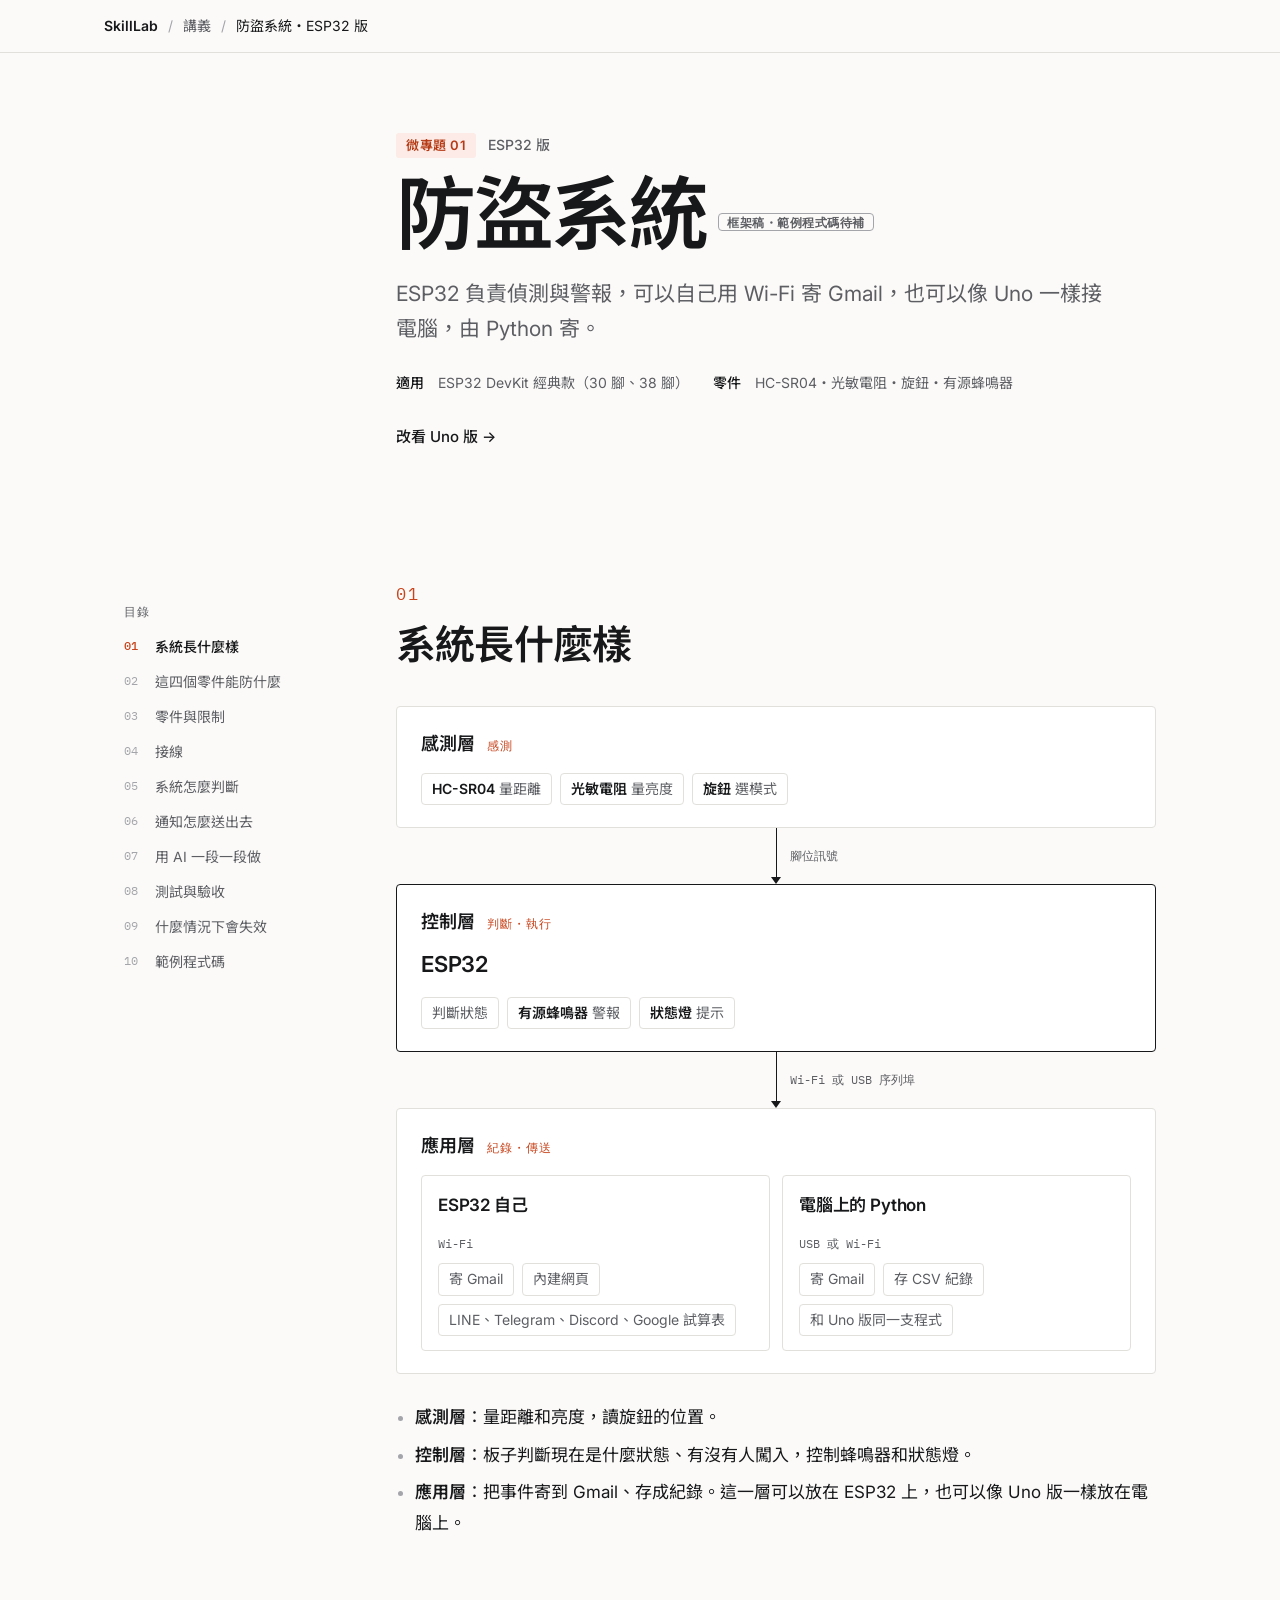
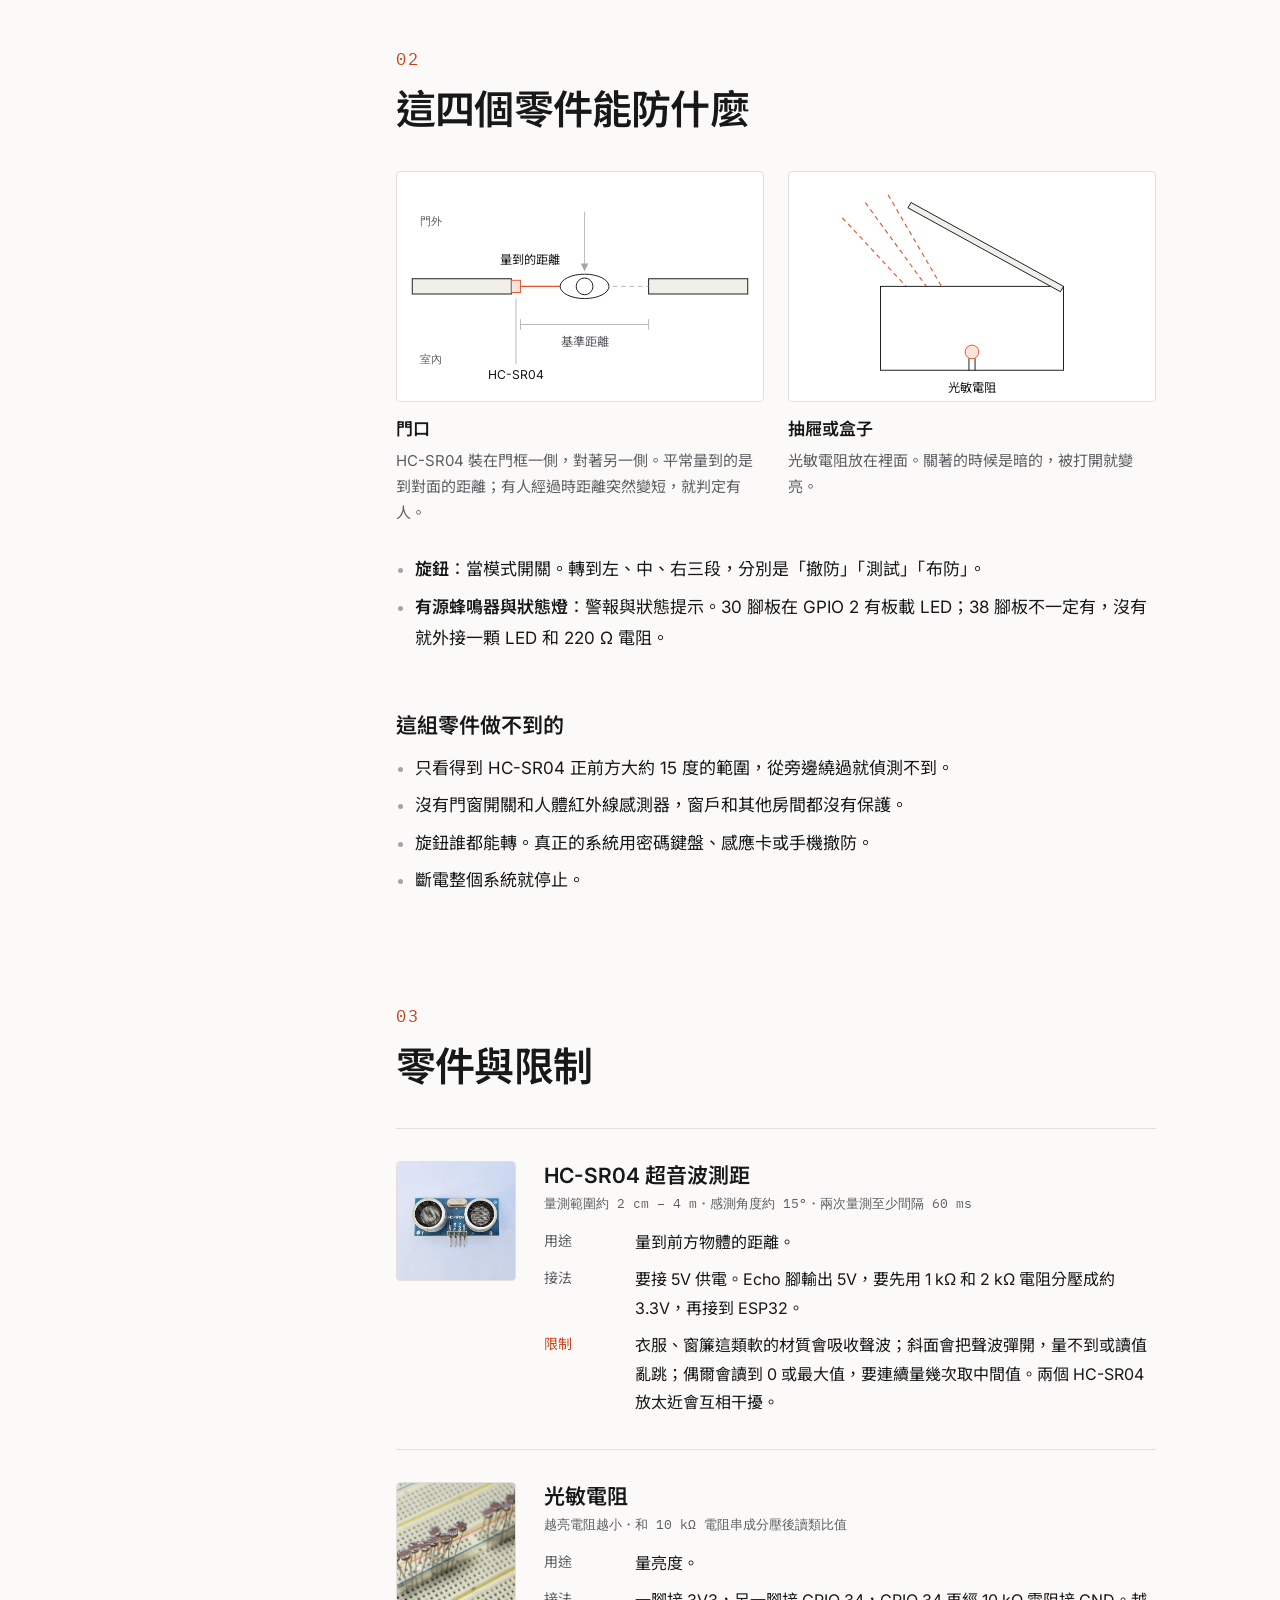
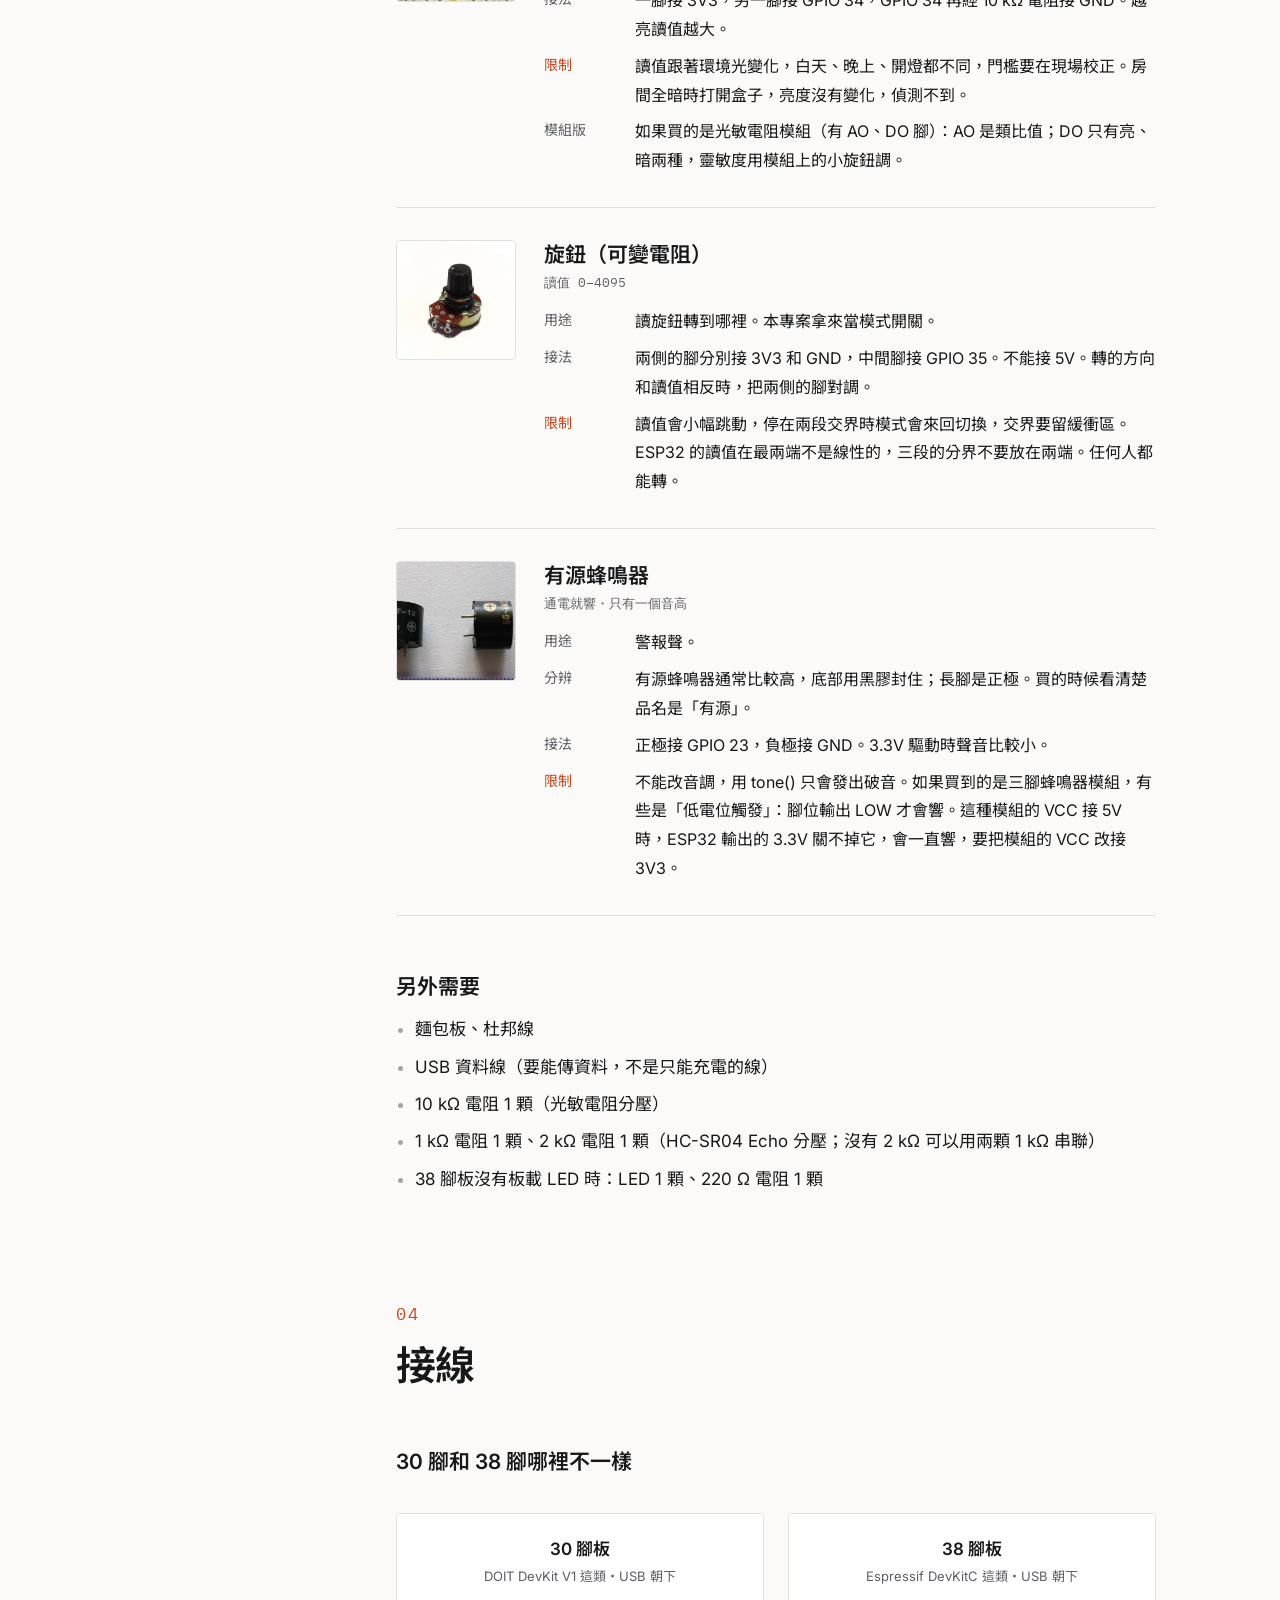
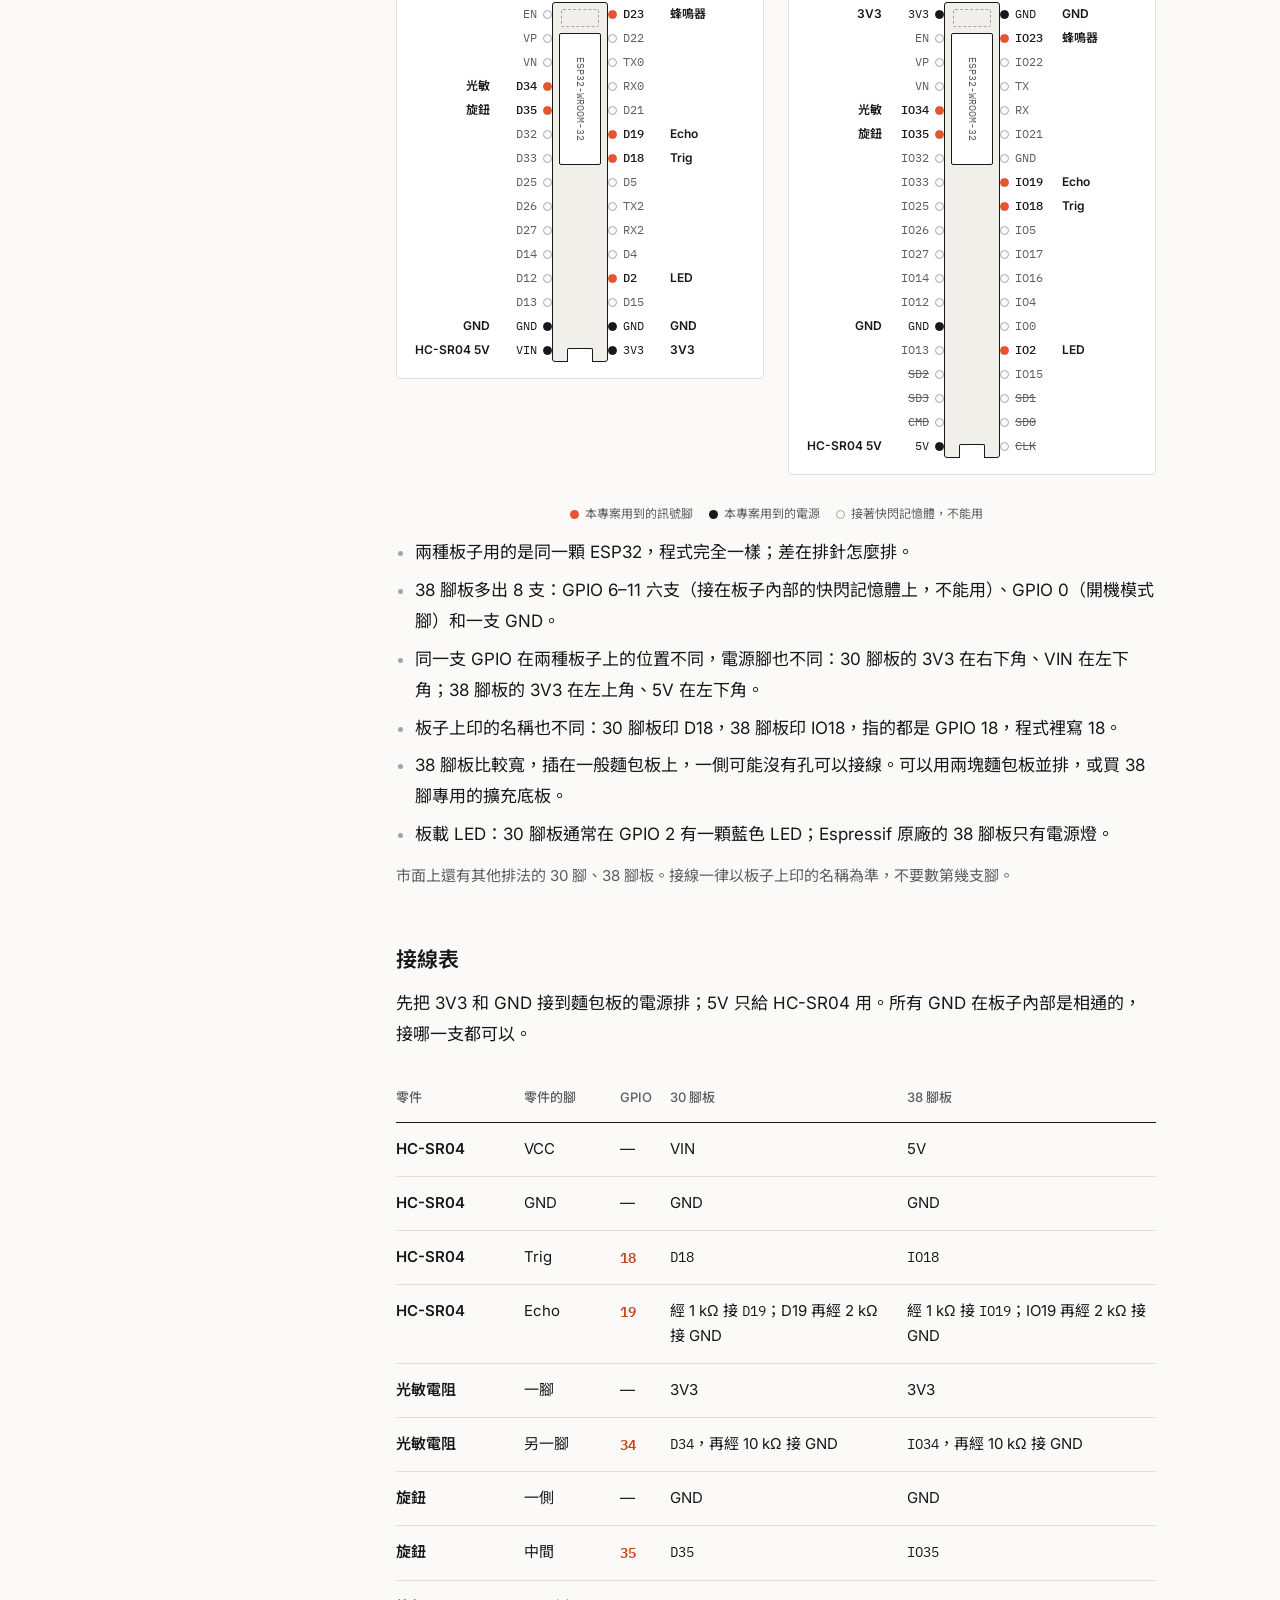
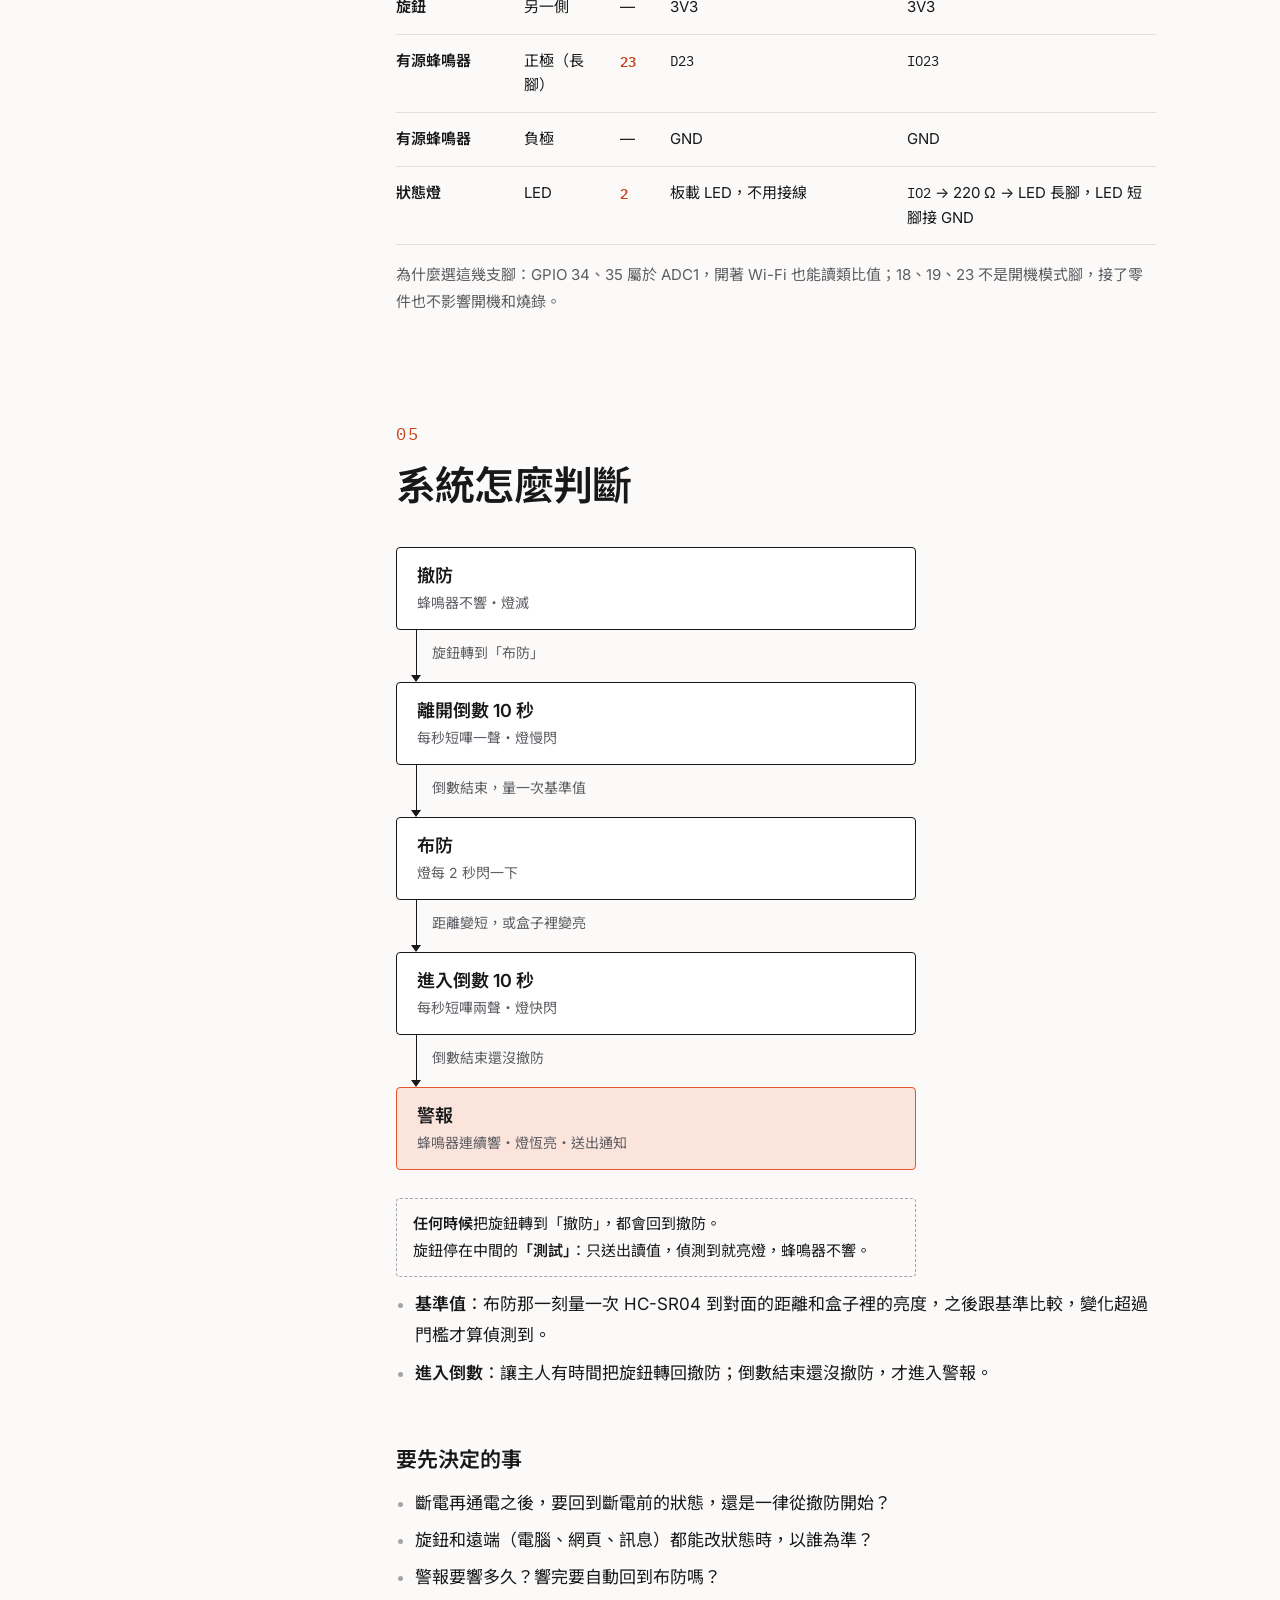
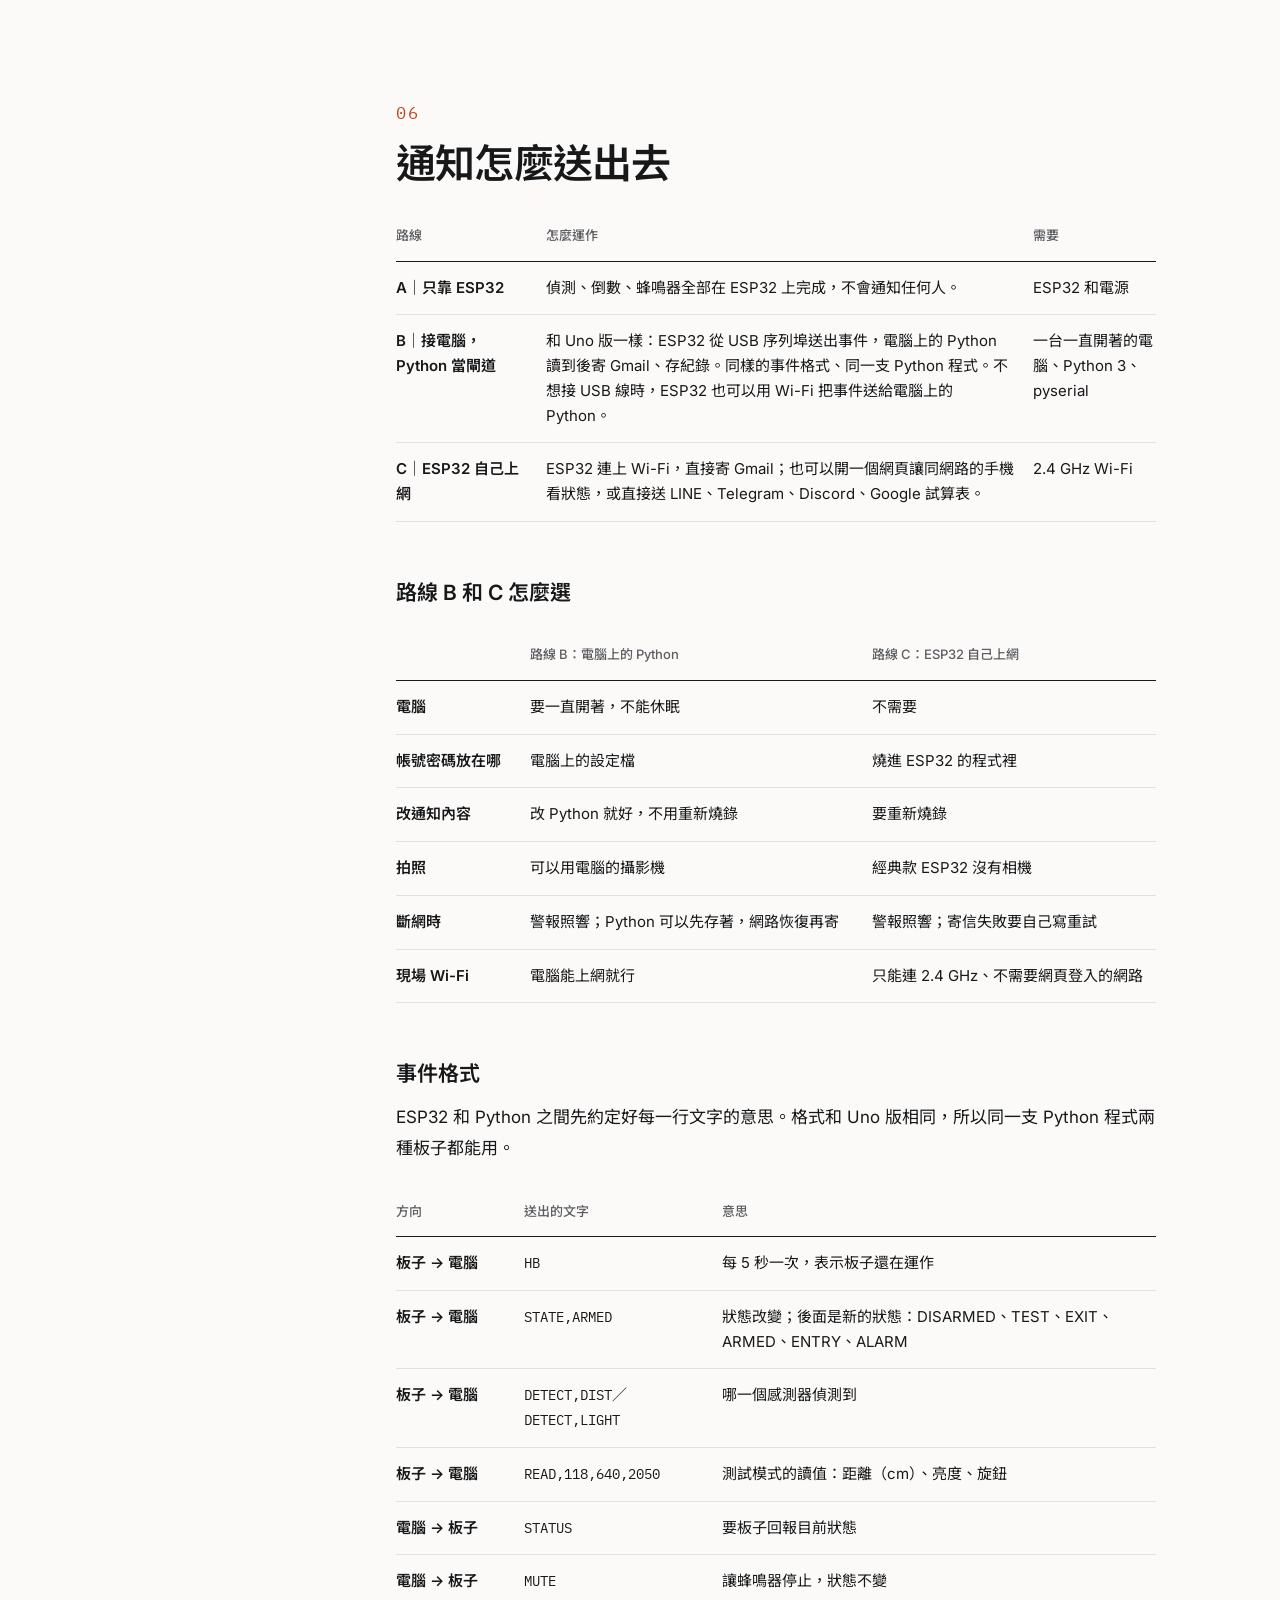
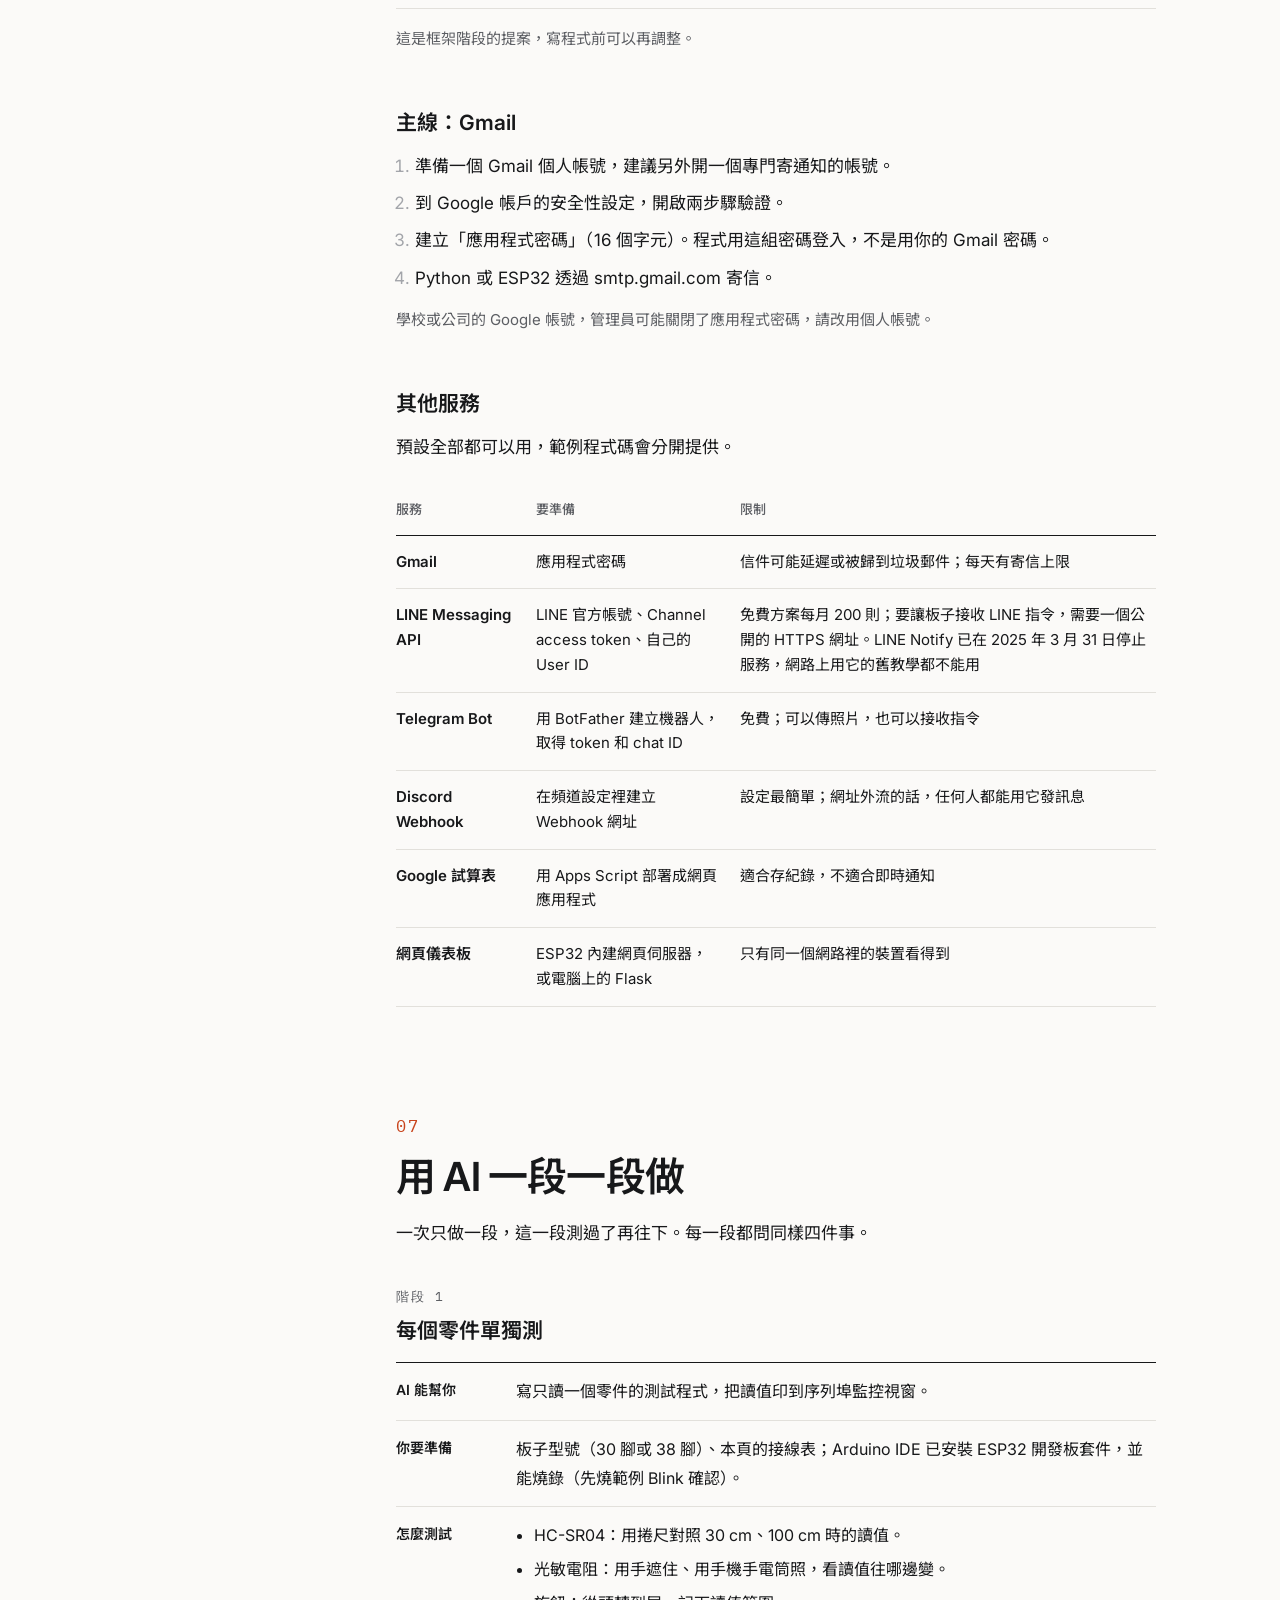
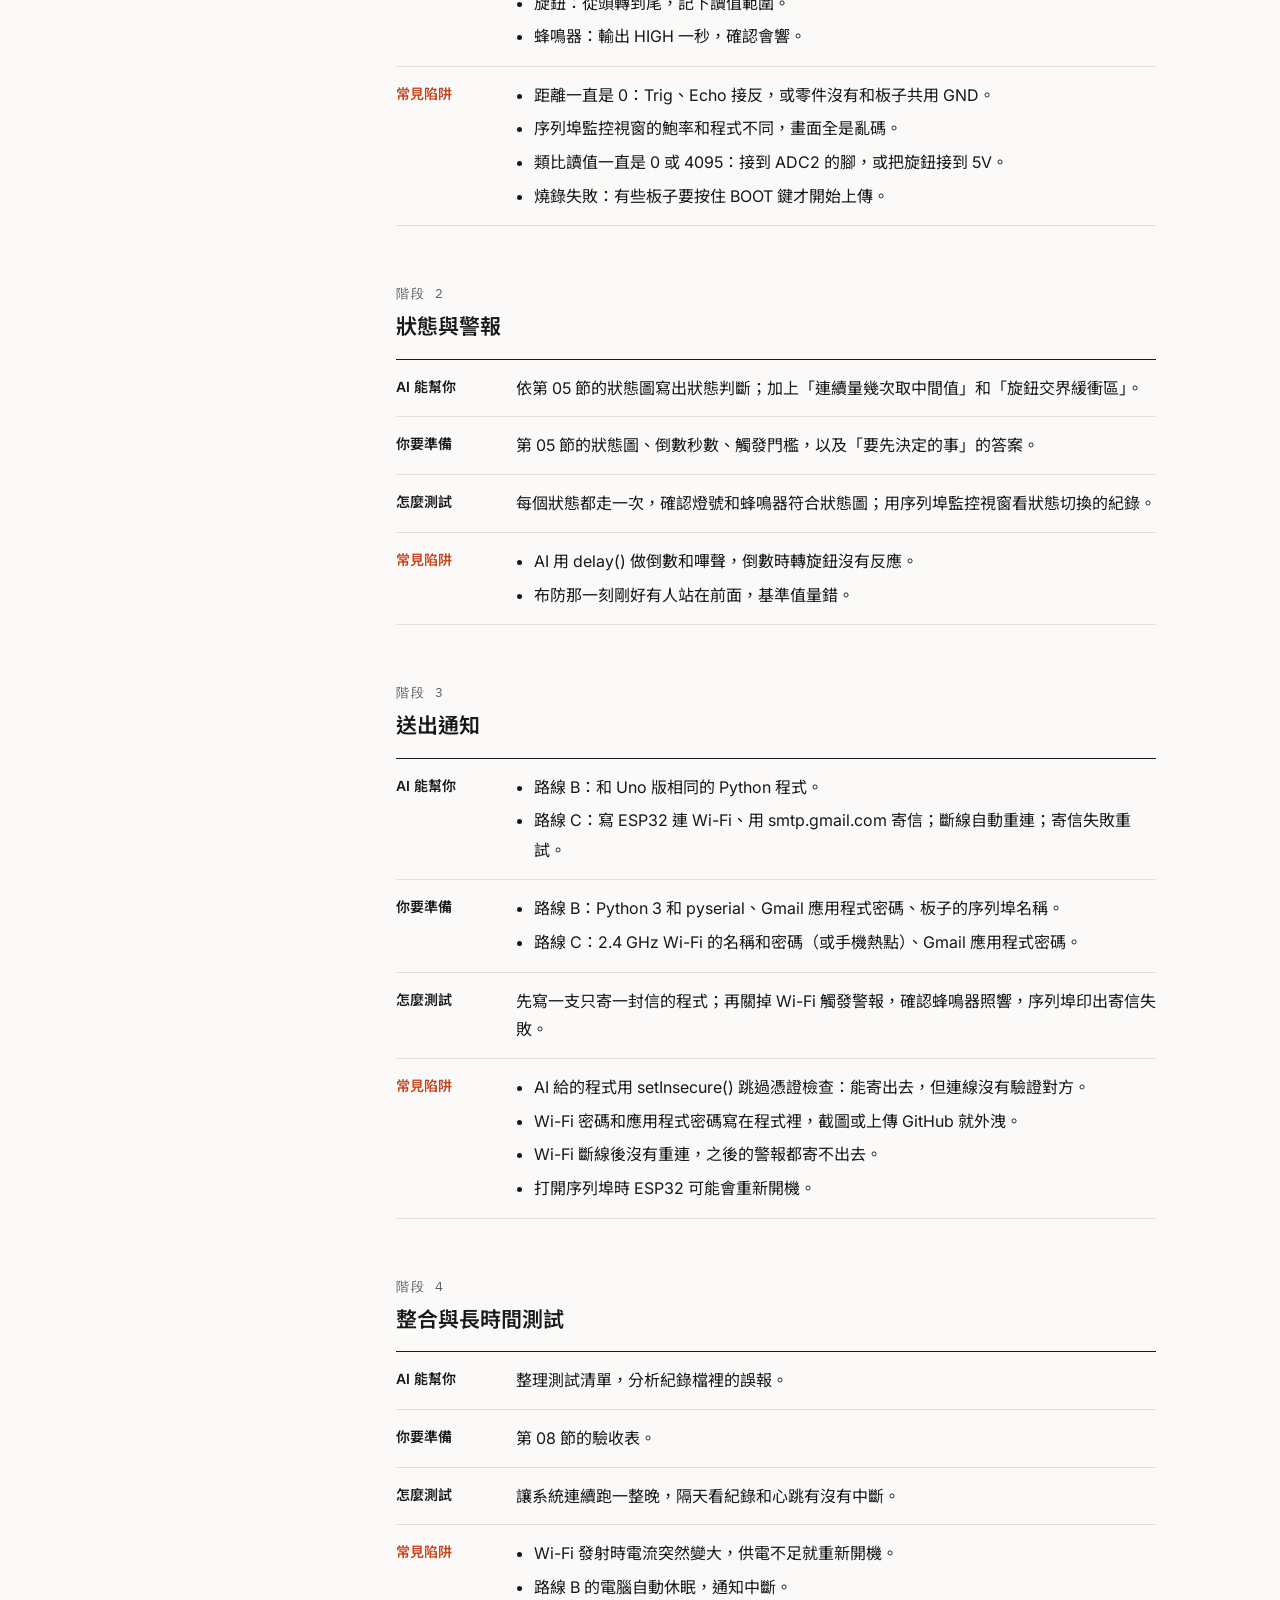
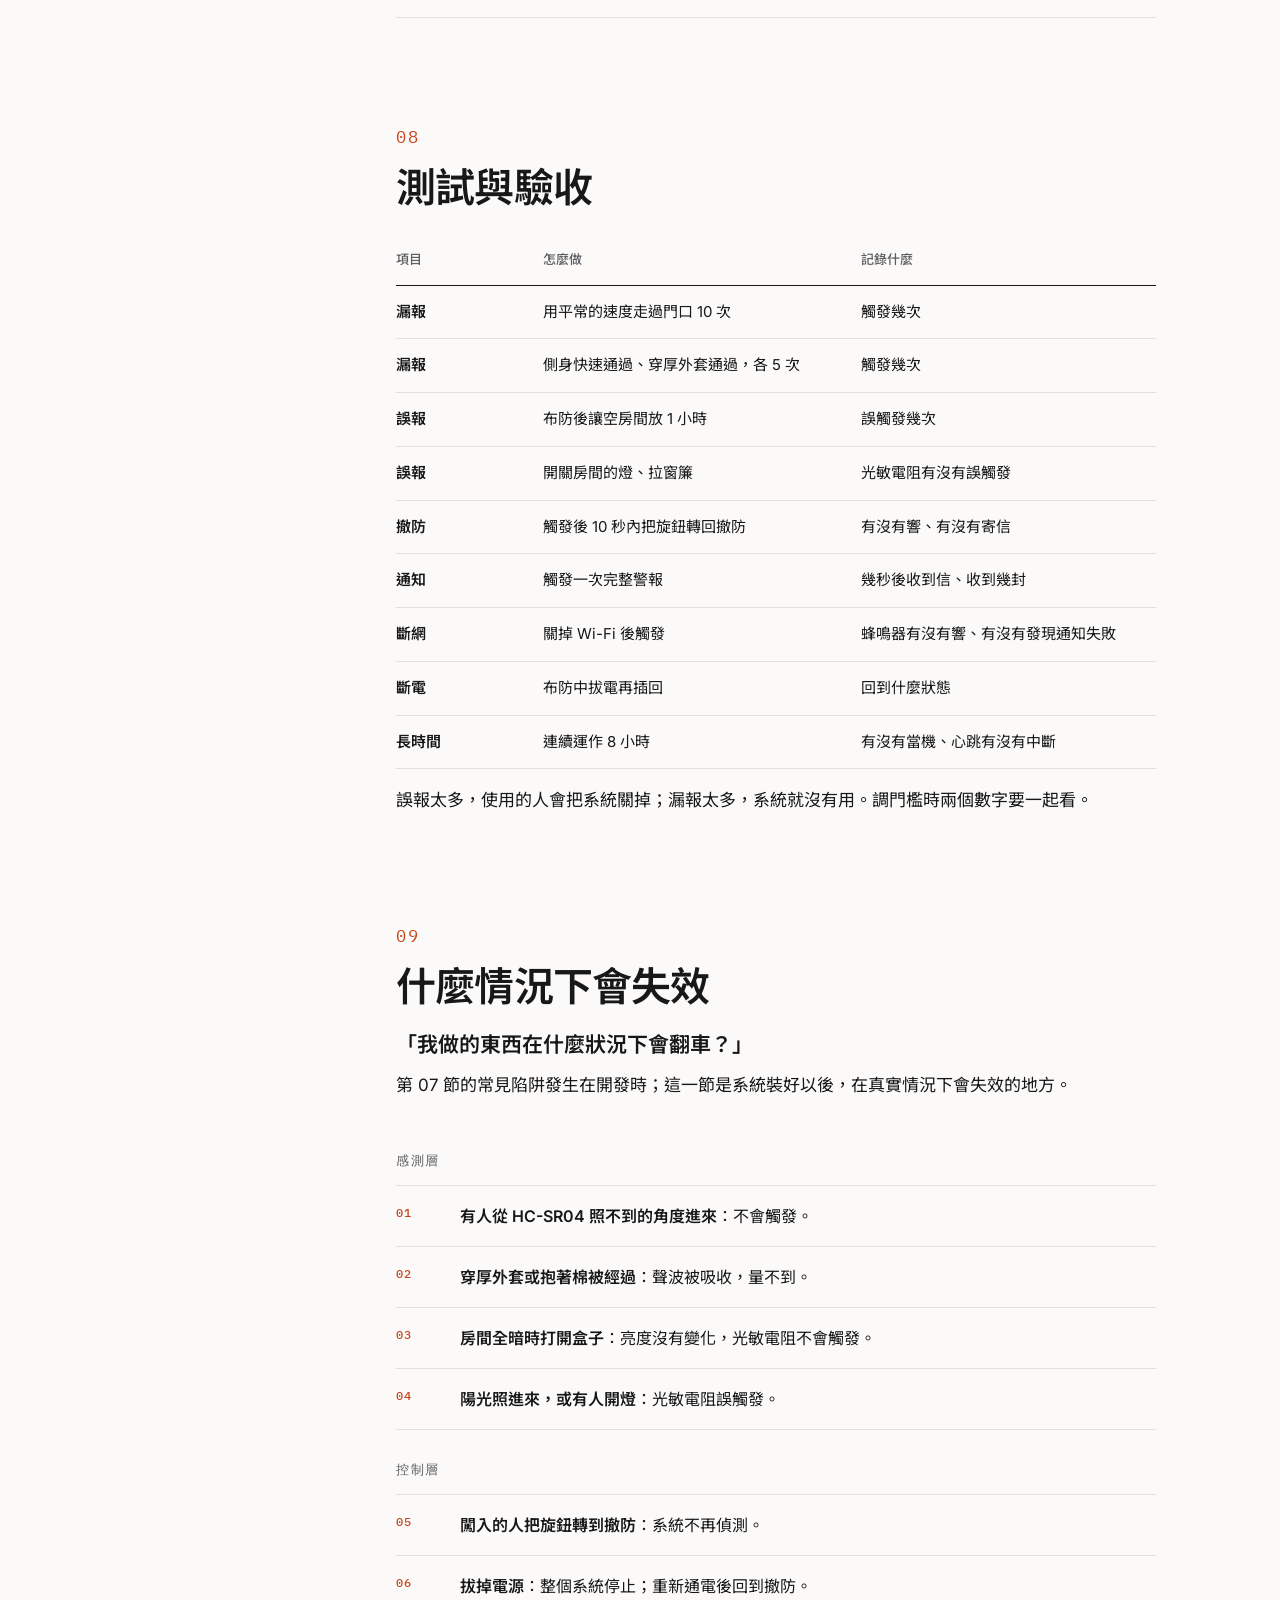
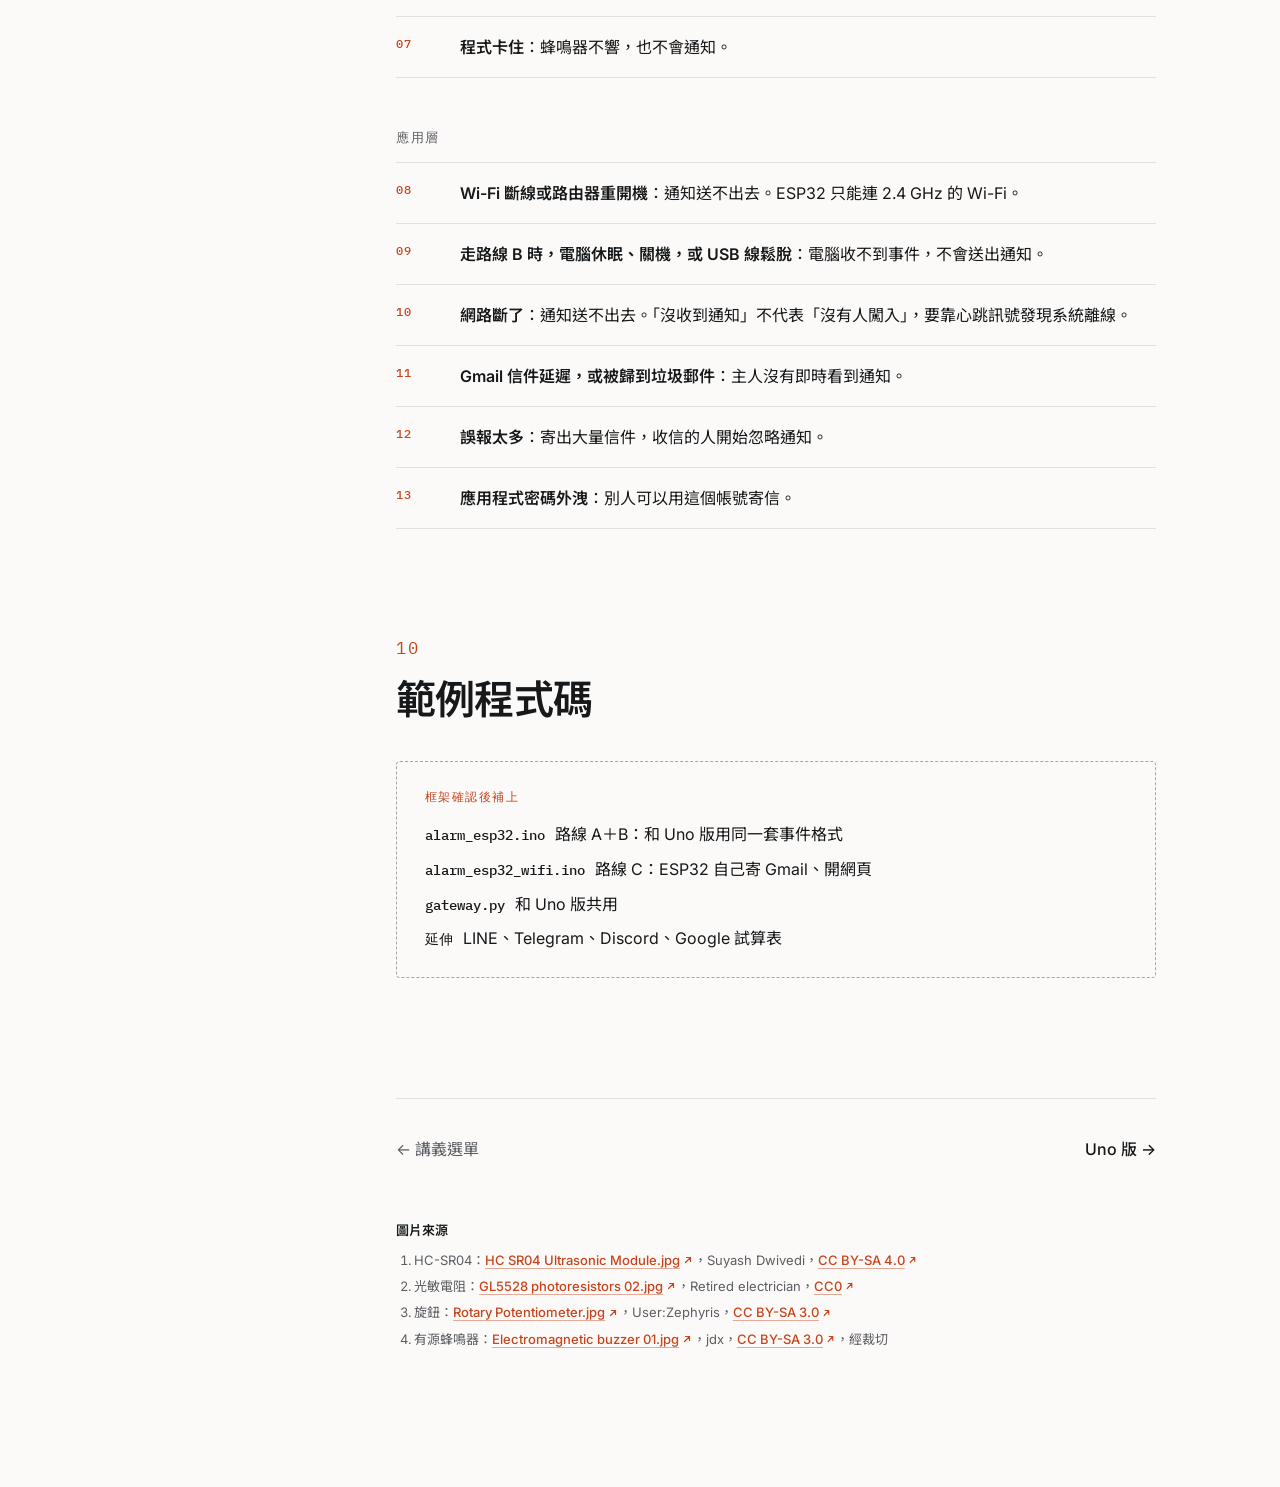
==== commit ea4d4e33: "排版調整" ====
--- a/handout/alarm-esp32.html
+++ b/handout/alarm-esp32.html
@@ -19,7 +19,7 @@
 
 <div class="page has-toc">
   <header class="doc-head">
-    <p class="kicker">微專案 01｜ESP32 版</p>
+    <p class="kicker" data-type="project"><span class="type-tag">微專題 01</span>ESP32 版</p>
     <h1>防盜系統<span class="badge">框架稿・範例程式碼待補</span></h1>
     <p class="lead">ESP32 負責偵測與警報，可以自己用 Wi-Fi 寄 Gmail，也可以像 Uno 一樣接電腦，由 Python 寄。</p>
     <p class="meta"><span><b>適用</b>　ESP32 DevKit 經典款（30 腳、38 腳）</span><span><b>零件</b>　HC-SR04・光敏電阻・旋鈕・有源蜂鳴器</span></p>
@@ -481,10 +481,10 @@
     </section>
     <nav class="doc-end" aria-label="下一步"><a class="back" href="../handout.html">← 講義選單</a><a href="alarm-uno.html">Uno 版 →</a></nav>
     <footer class="credits"><h2>圖片來源</h2><ol>
-<li>HC-SR04：<a href="https://commons.wikimedia.org/wiki/File:HC_SR04_Ultrasonic_Module.jpg">HC SR04 Ultrasonic Module.jpg</a>，Suyash Dwivedi，<a href="https://creativecommons.org/licenses/by-sa/4.0">CC BY-SA 4.0</a></li>
-<li>光敏電阻：<a href="https://commons.wikimedia.org/wiki/File:GL5528_photoresistors_02.jpg">GL5528 photoresistors 02.jpg</a>，Retired electrician，<a href="http://creativecommons.org/publicdomain/zero/1.0/deed.en">CC0</a></li>
-<li>旋鈕：<a href="https://commons.wikimedia.org/wiki/File:Rotary_Potentiometer.jpg">Rotary Potentiometer.jpg</a>，User:Zephyris，<a href="http://creativecommons.org/licenses/by-sa/3.0/">CC BY-SA 3.0</a></li>
-<li>有源蜂鳴器：<a href="https://commons.wikimedia.org/wiki/File:Electromagnetic_buzzer_01.jpg">Electromagnetic buzzer 01.jpg</a>，jdx，<a href="https://creativecommons.org/licenses/by-sa/3.0">CC BY-SA 3.0</a>，經裁切</li>
+<li>HC-SR04：<a href="https://commons.wikimedia.org/wiki/File:HC_SR04_Ultrasonic_Module.jpg" target="_blank" rel="noopener">HC SR04 Ultrasonic Module.jpg</a>，Suyash Dwivedi，<a href="https://creativecommons.org/licenses/by-sa/4.0" target="_blank" rel="noopener">CC BY-SA 4.0</a></li>
+<li>光敏電阻：<a href="https://commons.wikimedia.org/wiki/File:GL5528_photoresistors_02.jpg" target="_blank" rel="noopener">GL5528 photoresistors 02.jpg</a>，Retired electrician，<a href="http://creativecommons.org/publicdomain/zero/1.0/deed.en" target="_blank" rel="noopener">CC0</a></li>
+<li>旋鈕：<a href="https://commons.wikimedia.org/wiki/File:Rotary_Potentiometer.jpg" target="_blank" rel="noopener">Rotary Potentiometer.jpg</a>，User:Zephyris，<a href="http://creativecommons.org/licenses/by-sa/3.0/" target="_blank" rel="noopener">CC BY-SA 3.0</a></li>
+<li>有源蜂鳴器：<a href="https://commons.wikimedia.org/wiki/File:Electromagnetic_buzzer_01.jpg" target="_blank" rel="noopener">Electromagnetic buzzer 01.jpg</a>，jdx，<a href="https://creativecommons.org/licenses/by-sa/3.0" target="_blank" rel="noopener">CC BY-SA 3.0</a>，經裁切</li>
 </ol></footer>
   </main>
 </div>
--- a/assets/handout.css
+++ b/assets/handout.css
@@ -14,6 +14,28 @@
 :where(.hd) :where(h1, h2, h3, h4, p, ul, ol, dl, dd, figure, pre) { margin: 0; padding: 0; }
 :where(.hd) a { color: inherit; }
 :where(.hd) img { max-width: 100%; }
+
+/* ---------- links in the text ----------
+   Every link in the reading text is accent-coloured and underlined. A link that opens a new tab
+   ends in ↗, a download ends in ↓. The icon is a background in the link's right padding, so it
+   never wraps onto a line by itself. Navigation (toc, step index, page end, cards) keeps its own look. */
+.hd main a:not([class], .toc a, .ex-index a, .doc-end a) {
+  color: var(--accent-text);
+  font-weight: 500;
+  text-decoration: underline;
+  text-decoration-thickness: 1px;
+  text-decoration-color: rgb(200 68 28 / 0.45);
+  text-underline-offset: 3px;
+  transition: text-decoration-color var(--dur) var(--ease);
+}
+.hd main a:not([class], .toc a, .ex-index a, .doc-end a):hover { text-decoration-color: currentColor; text-decoration-thickness: 2px; }
+.hd main a:not([class], .toc a, .ex-index a, .doc-end a):is([target="_blank"], [download]) {
+  padding-right: 1.05em;
+  background: url("data:image/svg+xml,%3Csvg xmlns='http://www.w3.org/2000/svg' viewBox='0 0 24 24' fill='none' stroke='%23c8441c' stroke-width='2.4' stroke-linecap='round' stroke-linejoin='round'%3E%3Cpath d='M7 17 17 7M9 7h8v8'/%3E%3C/svg%3E") right 0.02em center / 0.9em no-repeat;
+}
+.hd main a:not([class], .toc a, .ex-index a, .doc-end a)[download] { background-image: url("data:image/svg+xml,%3Csvg xmlns='http://www.w3.org/2000/svg' viewBox='0 0 24 24' fill='none' stroke='%23c8441c' stroke-width='2.4' stroke-linecap='round' stroke-linejoin='round'%3E%3Cpath d='M12 4v11M7 10.5l5 5 5-5M5 20h14'/%3E%3C/svg%3E"); }
+.hd main a:not([class], .toc a, .ex-index a, .doc-end a)[target="_blank"]::after { content: "" / "（另開分頁）"; }
+.hd main a:not([class], .toc a, .ex-index a, .doc-end a)[download]::after { content: "" / "（下載）"; }
 
 /* ---------- top bar ---------- */
 .topbar {
@@ -69,14 +91,31 @@
   .page.has-toc > .doc { grid-area: main; }
 }
 
+/* ---------- course types ----------
+   One colour per type: --t is the stripe, --t-ink on --t-bg is the tag (5:1 or more).
+   The same .type-tag sits on the menu card and in the page's kicker. Rules: CLAUDE.md.
+   進階專題 (advanced) and 學習資源 (resource) are reserved; no handout uses them yet. */
+[data-type="tool"]     { --t: #3b78c4; --t-ink: #245a9c; --t-bg: #e7eff8; }
+[data-type="hardware"] { --t: #3a9160; --t-ink: #256b43; --t-bg: #e7f2ec; }
+[data-type="concept"]  { --t: #8a5cc7; --t-ink: #653f9e; --t-bg: #f1ebf8; }
+[data-type="project"]  { --t: #e4572e; --t-ink: #b53a15; --t-bg: #fcebe6; }
+[data-type="advanced"] { --t: #c73a6b; --t-ink: #9c2450; --t-bg: #f8e7ed; }
+[data-type="resource"] { --t: #b8861b; --t-ink: #7f5a0c; --t-bg: #f6f0e4; }
+.type-tag {
+  display: inline-block;
+  padding: 2px 10px;
+  border-radius: 3px;
+  background: var(--t-bg, #f1efea);
+  color: var(--t-ink, var(--ink-2));
+  font-size: 13px;
+  font-weight: 600;
+  line-height: 1.6;
+  letter-spacing: 0.04em;
+}
+
 /* ---------- document header ---------- */
 .doc-head { padding: 80px 0 48px; }
-.kicker {
-  font-family: var(--mono);
-  font-size: 13px;
-  letter-spacing: 0.12em;
-  color: var(--accent-text);
-}
+.kicker { display: flex; flex-wrap: wrap; align-items: center; gap: 4px 12px; font-size: 14px; font-weight: 500; line-height: 1.6; color: var(--ink-2); }
 .doc-head h1 {
   margin-top: 14px;
   font-size: clamp(44px, 7vw, 80px);
@@ -192,6 +231,7 @@
 .sec b, .sec strong { font-weight: 600; }
 .mono, .sec code { font-family: var(--mono); font-size: 0.88em; }
 .sec code { padding: 1px 5px; border-radius: 3px; background: #f1efea; }
+.sec :not(pre) > code { white-space: nowrap; }
 
 /* the one dominant element of a section */
 .lead-in { margin-top: 36px; }
@@ -552,49 +592,56 @@
 .credits h2 { font-size: 13px; font-weight: 600; color: var(--ink); letter-spacing: 0; }
 .credits ol { margin-top: 8px; padding-left: 1.4em; }
 .credits li + li { margin-top: 4px; }
-.credits a { text-decoration: underline; text-decoration-color: var(--ink-3); text-underline-offset: 2px; }
 
 /* ---------- handout menu ---------- */
 .menu { max-width: 1120px; margin: 0 auto; padding: 80px var(--gut) 120px; }
 .menu h1 { font-size: clamp(44px, 7vw, 80px); font-weight: 600; letter-spacing: -0.03em; line-height: 1.05; }
-.grp { margin-top: 72px; }
-.grp-lab { font-family: var(--mono); font-size: 13px; letter-spacing: 0.12em; color: var(--accent-text); }
-.grp-title { margin-top: 8px; font-size: clamp(24px, 2.6vw, 30px); font-weight: 600; letter-spacing: -0.01em; line-height: 1.3; }
-.grp-sub { margin-top: 4px; font-size: 15px; line-height: 1.7; color: var(--ink-2); }
-.cards { margin-top: 24px; display: grid; grid-template-columns: repeat(2, minmax(0, 1fr)); gap: 24px; }
+
+/* every card is the same shape; the title link covers the whole card, version links sit above it */
+.cards { list-style: none; margin-top: 56px; display: grid; grid-template-columns: repeat(auto-fill, minmax(min(100%, 300px), 1fr)); grid-auto-rows: 1fr; gap: 24px; }
 .card {
+  position: relative;
   display: flex;
   flex-direction: column;
-  min-width: 0;
-  color: inherit;
+  min-height: 240px;
+  padding: 28px 24px 0;
+  background: var(--face);
+  border-radius: 4px;
+  box-shadow: inset 0 0 0 1px var(--rule);
+  overflow: hidden;
+  transition: box-shadow var(--dur) var(--ease);
+}
+.card::before { content: ""; position: absolute; left: 0; right: 0; top: 0; height: 4px; background: var(--t); }
+.card:hover { box-shadow: inset 0 0 0 1px var(--t); }
+.card .type-tag { align-self: flex-start; }
+.card h2 { margin-top: 16px; font-size: clamp(22px, 2.2vw, 26px); font-weight: 600; letter-spacing: -0.01em; line-height: 1.3; }
+.card-link { color: inherit; text-decoration: none; }
+.card-link::after { content: ""; position: absolute; inset: 0; z-index: 1; border-radius: inherit; }
+.card-link:focus-visible { outline: none; }
+.card-link:focus-visible::after { box-shadow: inset 0 0 0 2px var(--accent); border-radius: 4px; }
+.card-desc { margin-top: 8px; margin-bottom: 24px; font-size: 15px; line-height: 1.7; color: var(--ink-2); text-wrap: pretty; }
+.card-vers { position: relative; z-index: 2; list-style: none; margin-bottom: 24px; display: flex; flex-wrap: wrap; gap: 8px; }
+.ver {
+  display: inline-flex;
+  align-items: center;
+  gap: 8px;
+  min-height: 40px;
+  padding: 0 14px;
+  border: 1px solid var(--rule);
+  border-radius: 4px;
+  background: var(--face);
+  color: var(--ink);
+  font-size: 14px;
+  font-weight: 500;
   text-decoration: none;
-  background: var(--face);
-  border: 1px solid var(--rule);
-  border-radius: 4px;
-  overflow: hidden;
-  transition: border-color var(--dur) var(--ease);
-}
-.card:hover { border-color: var(--ink); }
-.card-pic { aspect-ratio: 16 / 9; display: flex; align-items: center; justify-content: center; gap: 4%; padding: 6%; border-bottom: 1px solid var(--rule); }
-.card-pic img { min-width: 0; max-height: 100%; object-fit: contain; }
-.card-pic img:only-child { max-width: 72%; }
-.card-pic img:not(:only-child) { flex: 1 1 0; width: 0; height: 100%; }
-.card-body { padding: 22px 24px 24px; display: flex; flex-direction: column; gap: 6px; flex: 1; }
-.card h2 { font-size: clamp(22px, 2.4vw, 28px); font-weight: 600; letter-spacing: -0.01em; line-height: 1.3; }
-.card p { font-size: 15px; line-height: 1.65; color: var(--ink-2); text-wrap: pretty; }
-.card .go { margin-top: auto; padding-top: 14px; font-size: 15px; font-weight: 500; color: var(--ink); }
-.card:hover .go { color: var(--accent-text); }
-.card.wide { grid-column: 1 / -1; flex-direction: row; }
-.card.wide .card-pic { flex: 0 0 58%; aspect-ratio: auto; min-height: 300px; border-bottom: 0; border-right: 1px solid var(--rule); }
-.card.wide .card-body { justify-content: center; padding: 32px 36px; }
-.card.wide .go { margin-top: 20px; }
-.card.wide h2 { font-size: clamp(28px, 3.4vw, 40px); letter-spacing: -0.02em; }
-.card.wide p { font-size: 16px; }
-@media (max-width: 759px) {
-  .cards { grid-template-columns: minmax(0, 1fr); }
-  .card.wide { flex-direction: column; }
-  .card.wide .card-pic { flex: none; aspect-ratio: 16 / 9; min-height: 0; border-right: 0; border-bottom: 1px solid var(--rule); }
-  .card.wide .card-body { padding: 22px 24px 24px; }
+  transition: border-color var(--dur) var(--ease), color var(--dur) var(--ease);
+}
+.ver:hover { border-color: var(--t); color: var(--t-ink); }
+.ver .st { padding: 0 6px; border: 1px dashed var(--ink-3); border-radius: 3px; font-size: 12px; font-weight: 400; line-height: 1.6; color: var(--ink-2); }
+.card-date { margin-top: auto; padding: 12px 0 14px; border-top: 1px solid var(--rule); font-size: 13px; line-height: 1.6; color: var(--ink-2); }
+@media (max-width: 599px) {
+  .cards { margin-top: 40px; grid-auto-rows: auto; gap: 16px; }
+  .card { min-height: 0; padding: 24px 20px 0; }
 }
 
 @media (max-width: 399px) {
@@ -627,8 +674,8 @@
 .ex-tags .kind { border-color: var(--ink); color: var(--ink); font-weight: 500; }
 .ex .ex-tags + p { margin-top: 14px; }
 .ex .note + .code, .ex p + .code { margin-top: 16px; }
-.code + p, .code + .note { margin-top: 14px; }
-details.fold + p, details.fold + .code { margin-top: 24px; }
+.code + p, .code + .note, .code + .prose { margin-top: 14px; }
+details.fold + p, details.fold + .code, details.fold + .prose { margin-top: 24px; }
 
 details.fold { margin-top: 20px; border-block: 1px solid var(--rule); }
 details.fold + details.fold { margin-top: 0; border-top: 0; }
@@ -768,8 +815,34 @@
   color: var(--ink-2);
 }
 .ex .ex-h + * { margin-top: 12px; }
-.ex-wire img { display: block; width: 100%; max-width: 520px; height: auto; border-radius: 4px; }
-.ex-wire figcaption a { color: var(--accent-text); }
+.ex-wire .zoom { position: relative; display: block; max-width: 520px; }
+.ex-wire img { display: block; width: 100%; height: auto; border-radius: 4px; border: 1px solid var(--rule); }
+.ex-wire .zoom span {
+  position: absolute;
+  top: 10px;
+  right: 10px;
+  padding: 5px 10px;
+  border-radius: 4px;
+  background: var(--paper);
+  color: var(--ink);
+  font-size: 13px;
+  font-weight: 500;
+  line-height: 1.4;
+  transition: background-color var(--dur) var(--ease);
+}
+.ex-wire .zoom:hover span { background: var(--accent); color: #fff; }
+.ex-wire .zoom span::after {
+  content: "";
+  content: "" / "（另開分頁）";
+  display: inline-block;
+  width: 0.85em;
+  height: 0.85em;
+  margin-left: 0.3em;
+  vertical-align: -0.08em;
+  background: currentColor;
+  -webkit-mask: url("data:image/svg+xml,%3Csvg xmlns='http://www.w3.org/2000/svg' viewBox='0 0 24 24' fill='none' stroke='black' stroke-width='2.4' stroke-linecap='round' stroke-linejoin='round'%3E%3Cpath d='M7 17 17 7M9 7h8v8'/%3E%3C/svg%3E") center / contain no-repeat;
+  mask: url("data:image/svg+xml,%3Csvg xmlns='http://www.w3.org/2000/svg' viewBox='0 0 24 24' fill='none' stroke='black' stroke-width='2.4' stroke-linecap='round' stroke-linejoin='round'%3E%3Cpath d='M7 17 17 7M9 7h8v8'/%3E%3C/svg%3E") center / contain no-repeat;
+}
 .ex-wire + .prose { margin-top: 16px; }
 .code.prompt pre { white-space: pre-wrap; overflow-wrap: anywhere; }
 .code.prompt pre code { font-family: "Inter", "Noto Sans TC", system-ui, sans-serif; font-size: 14px; line-height: 1.8; }
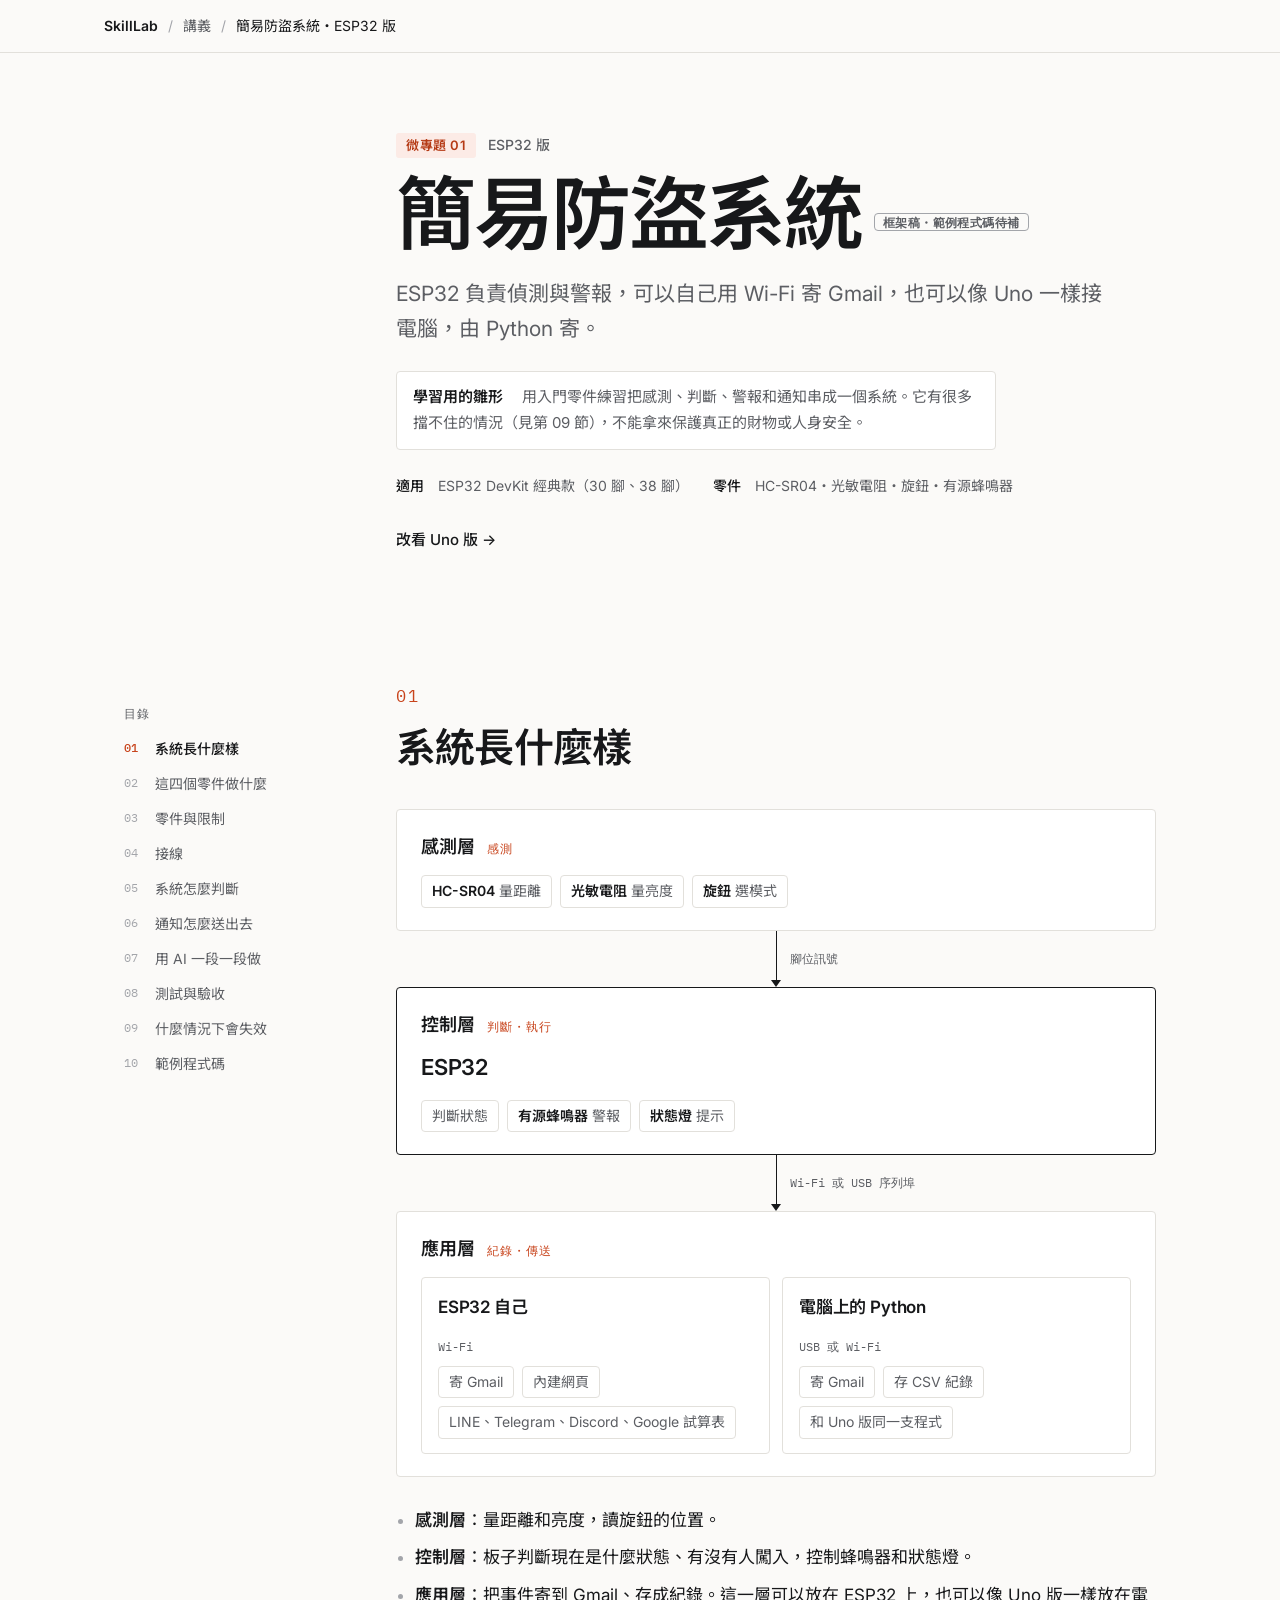
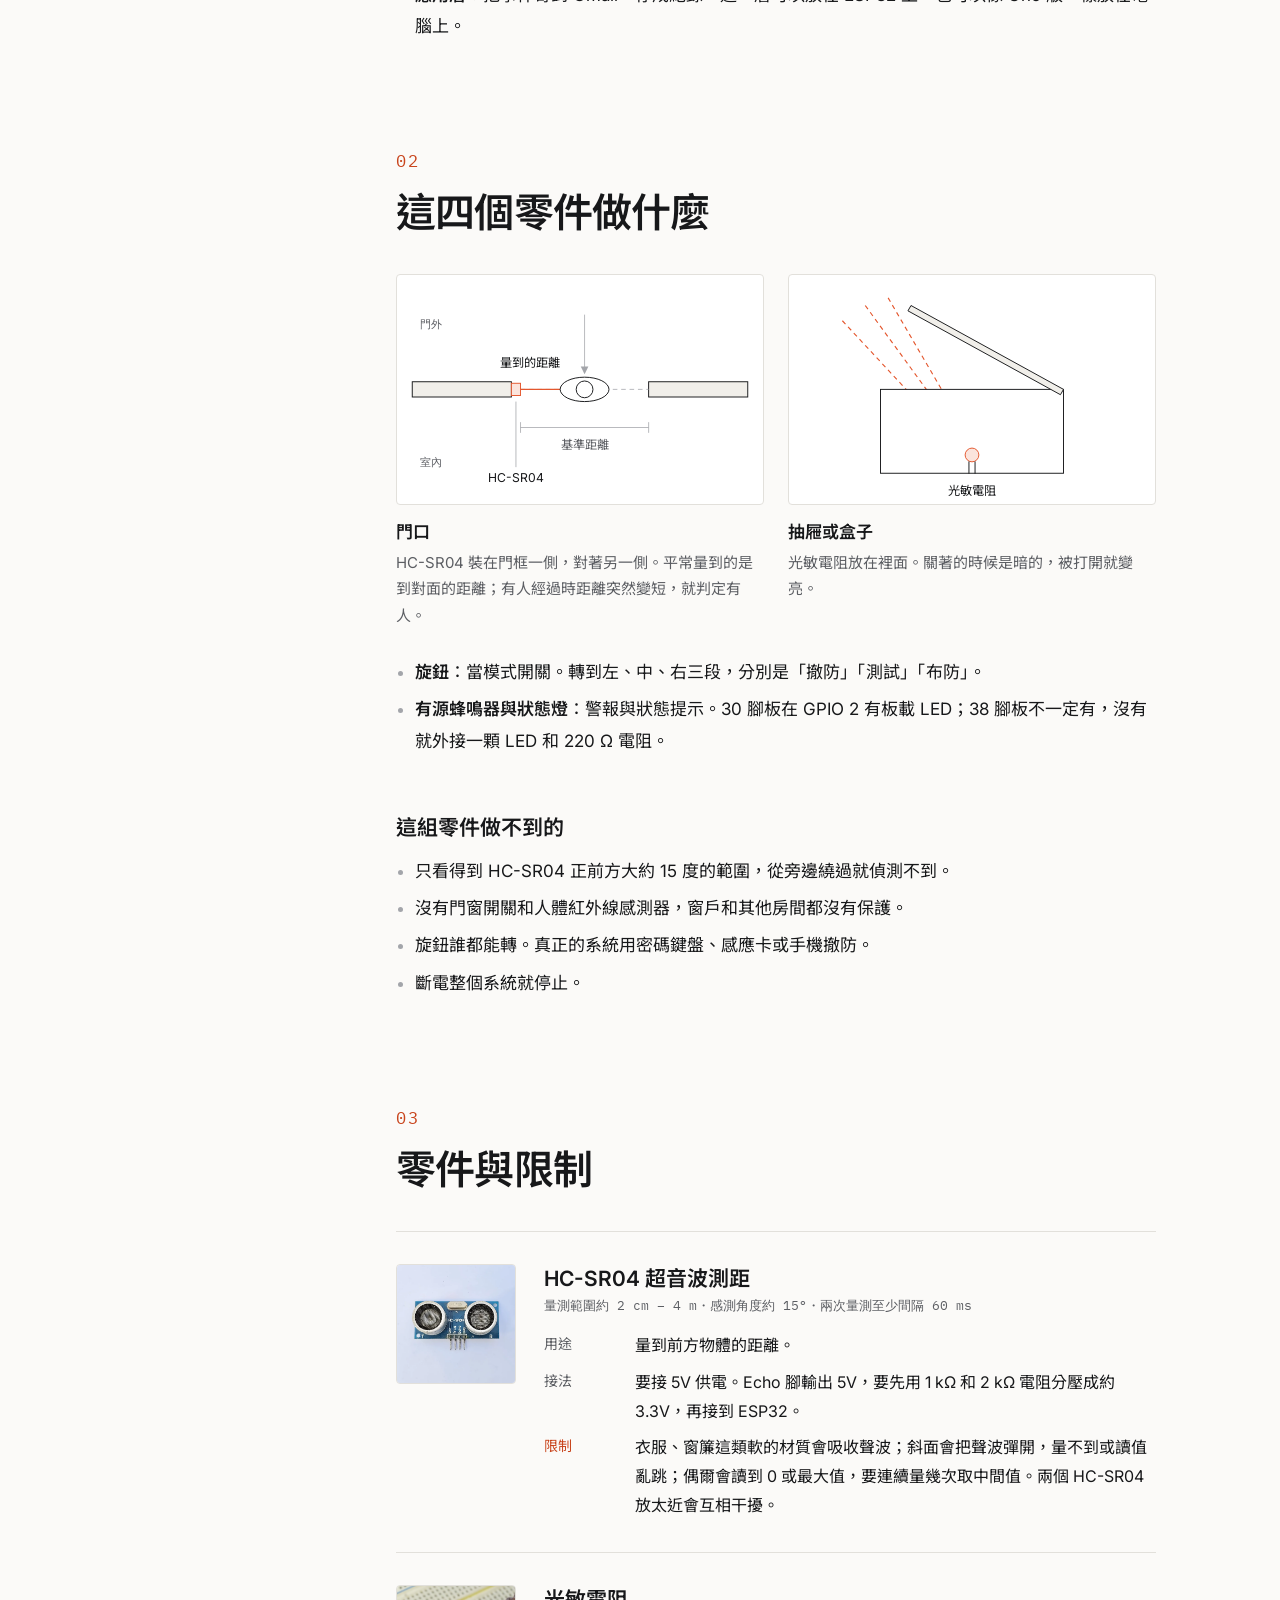
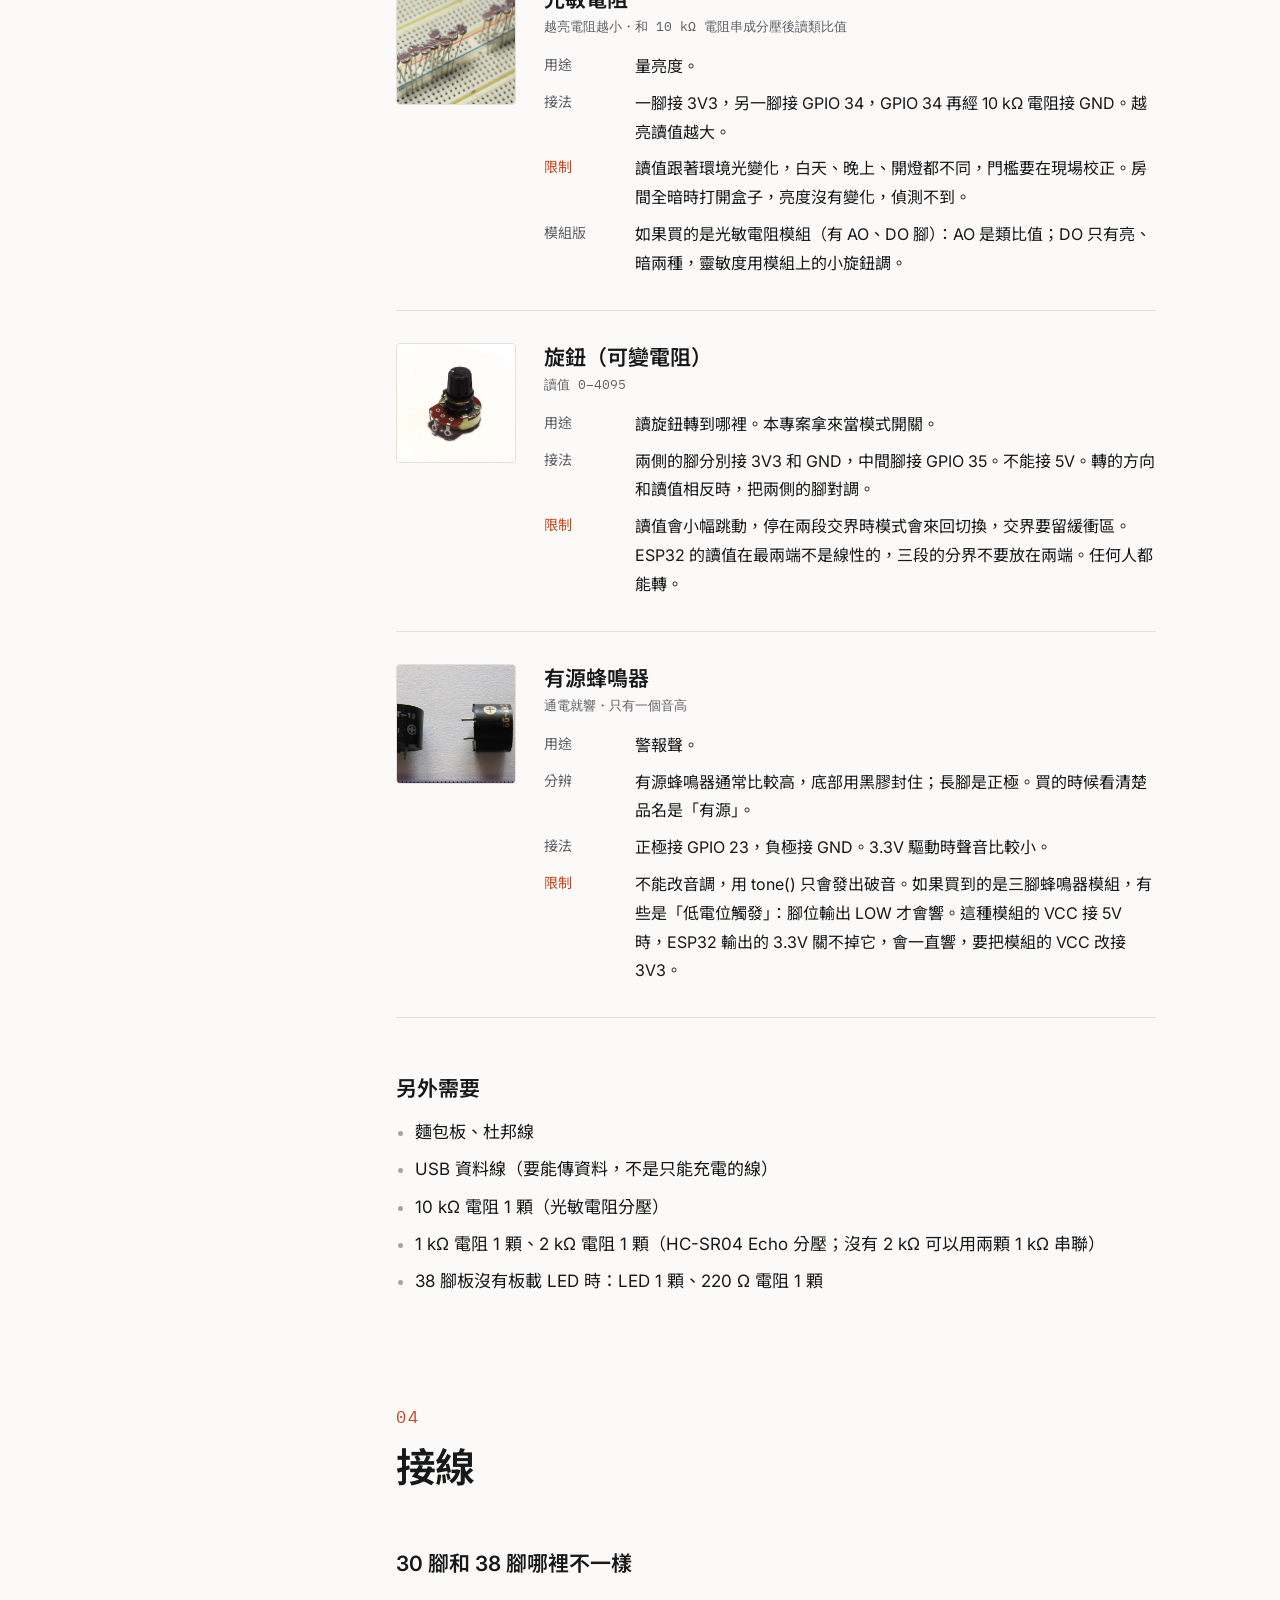
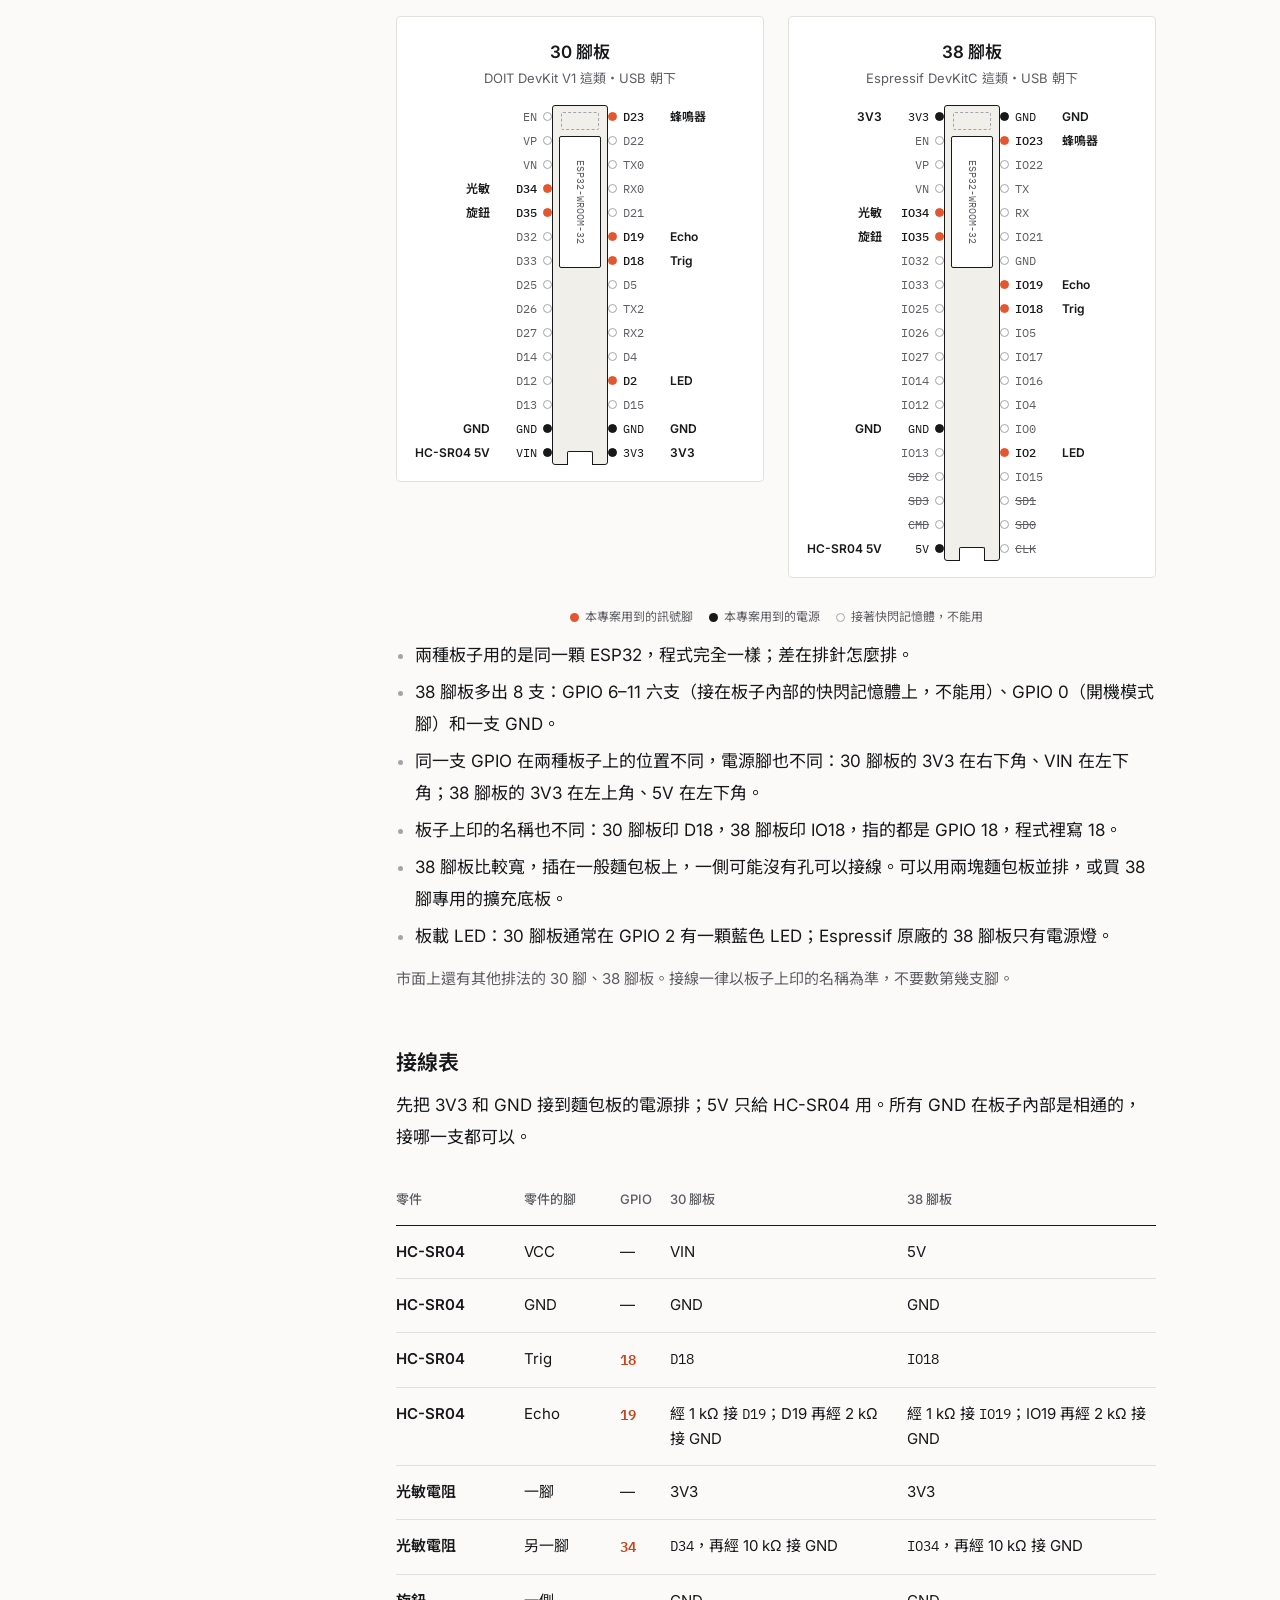
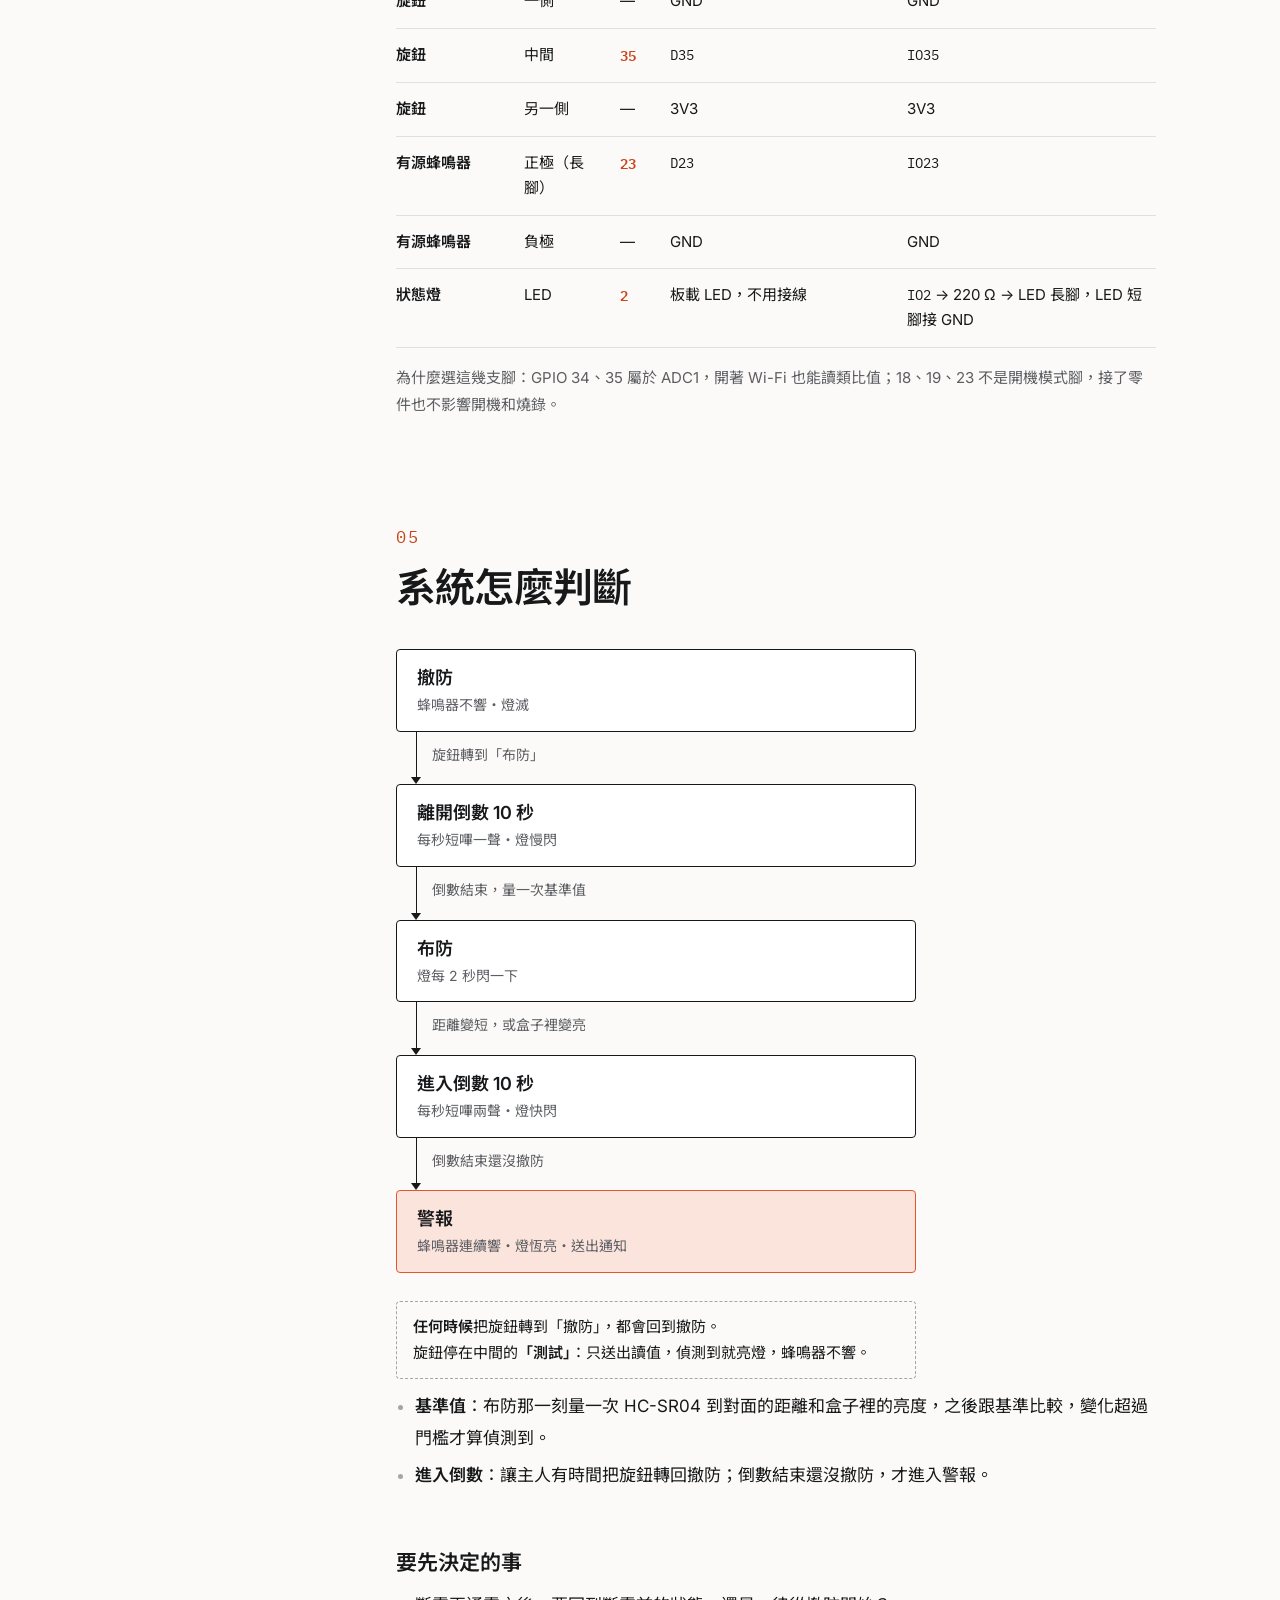
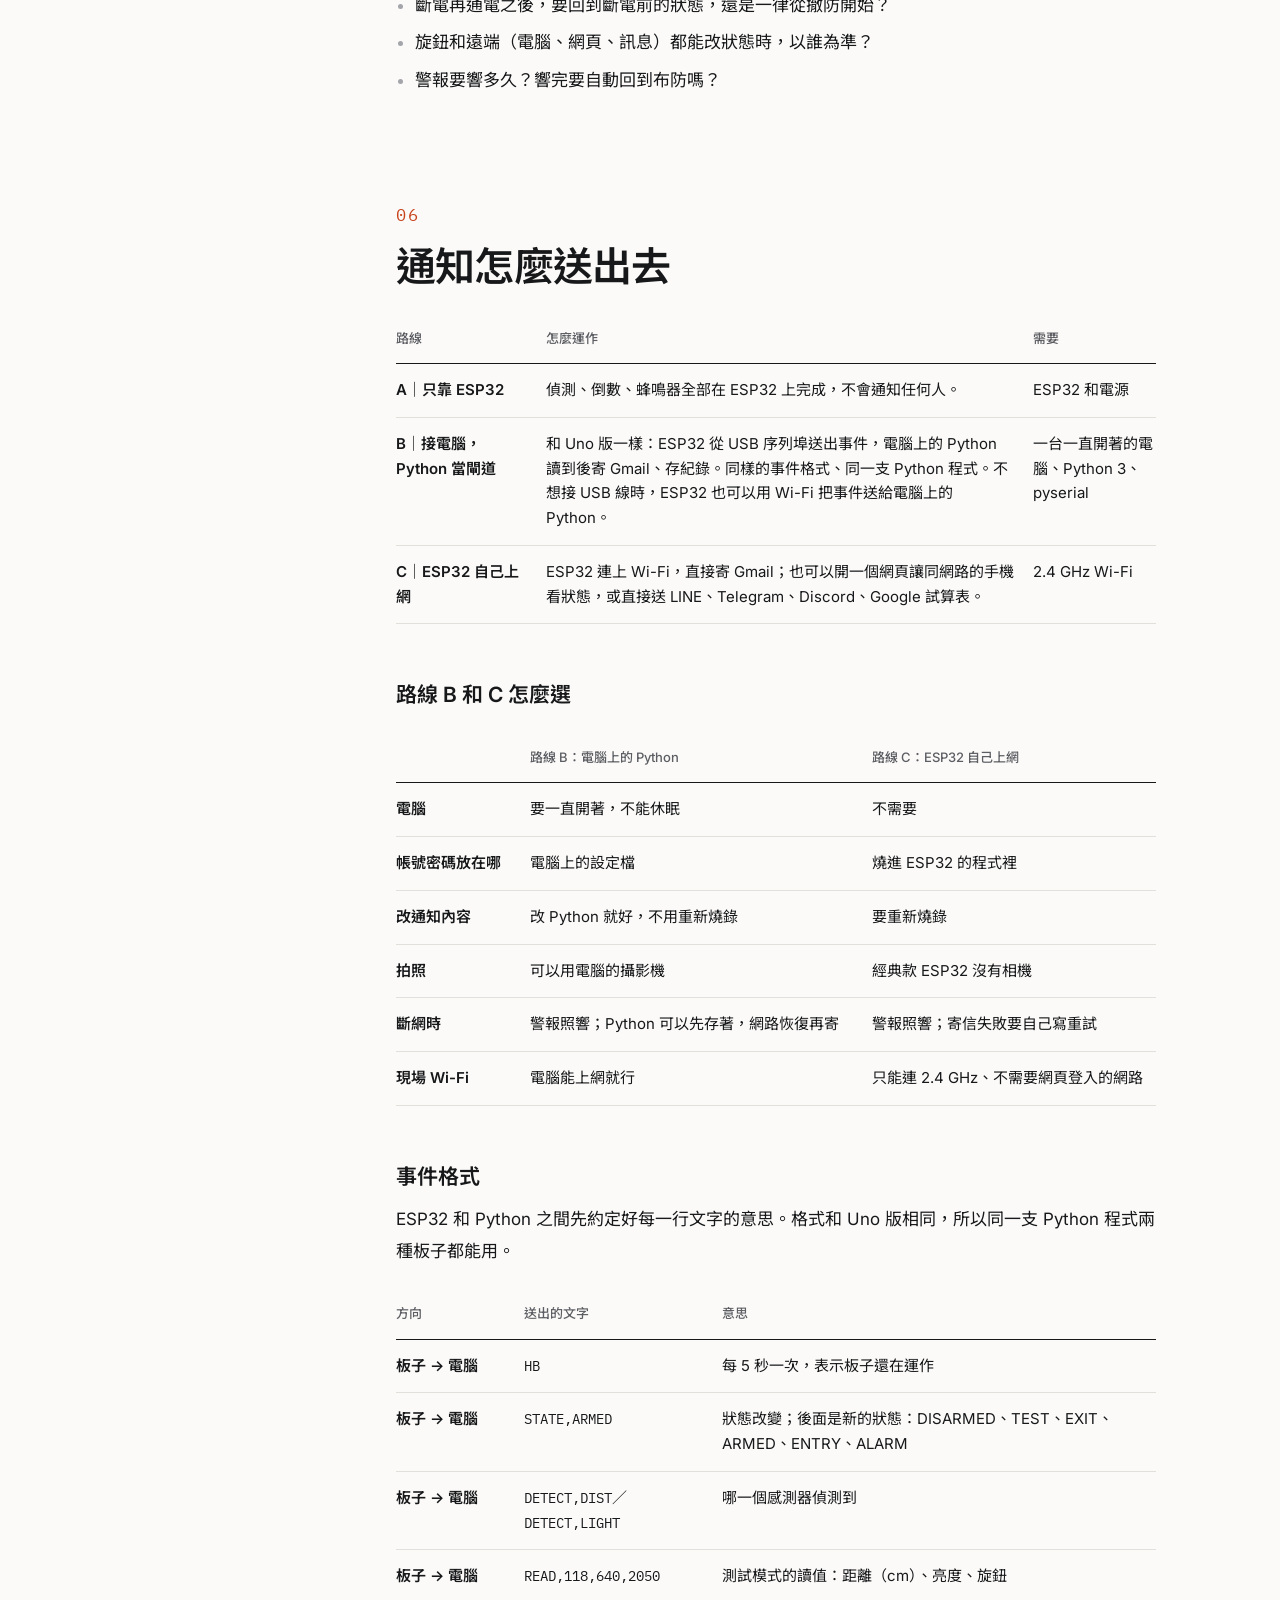
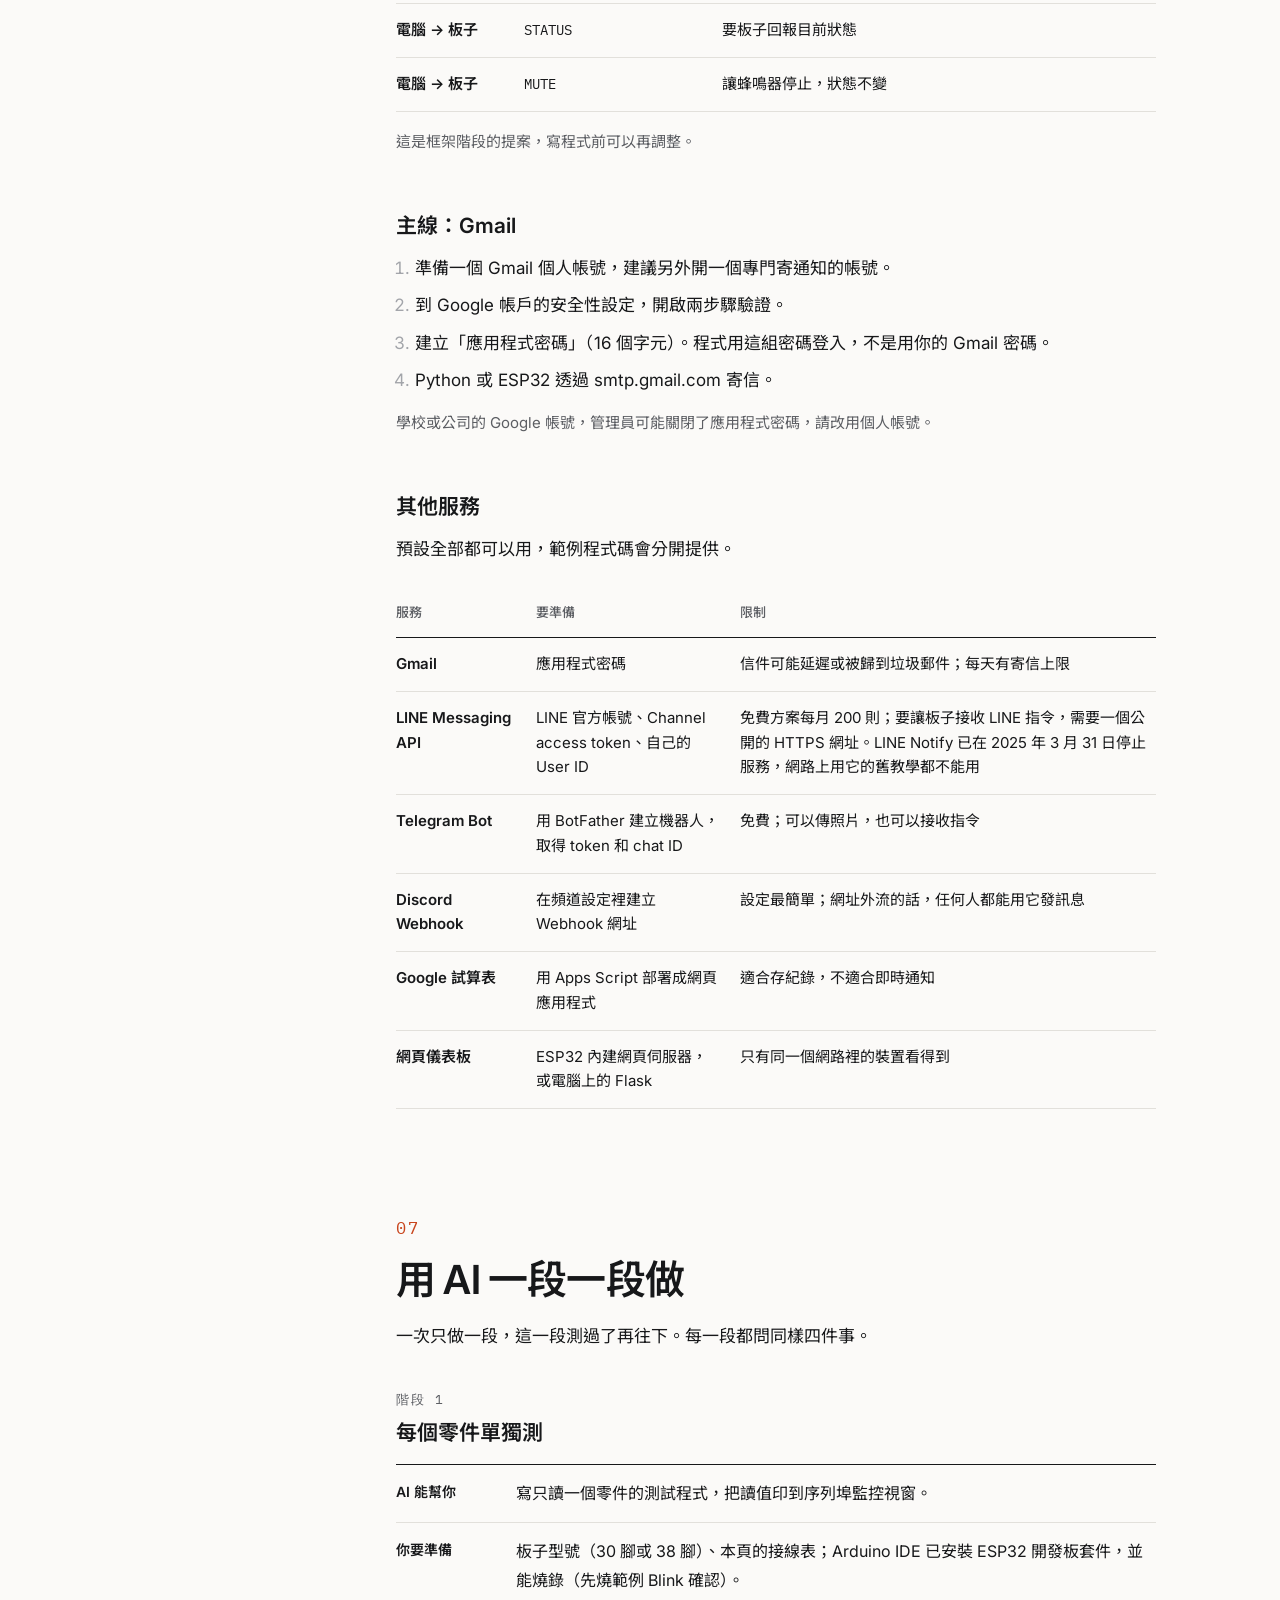
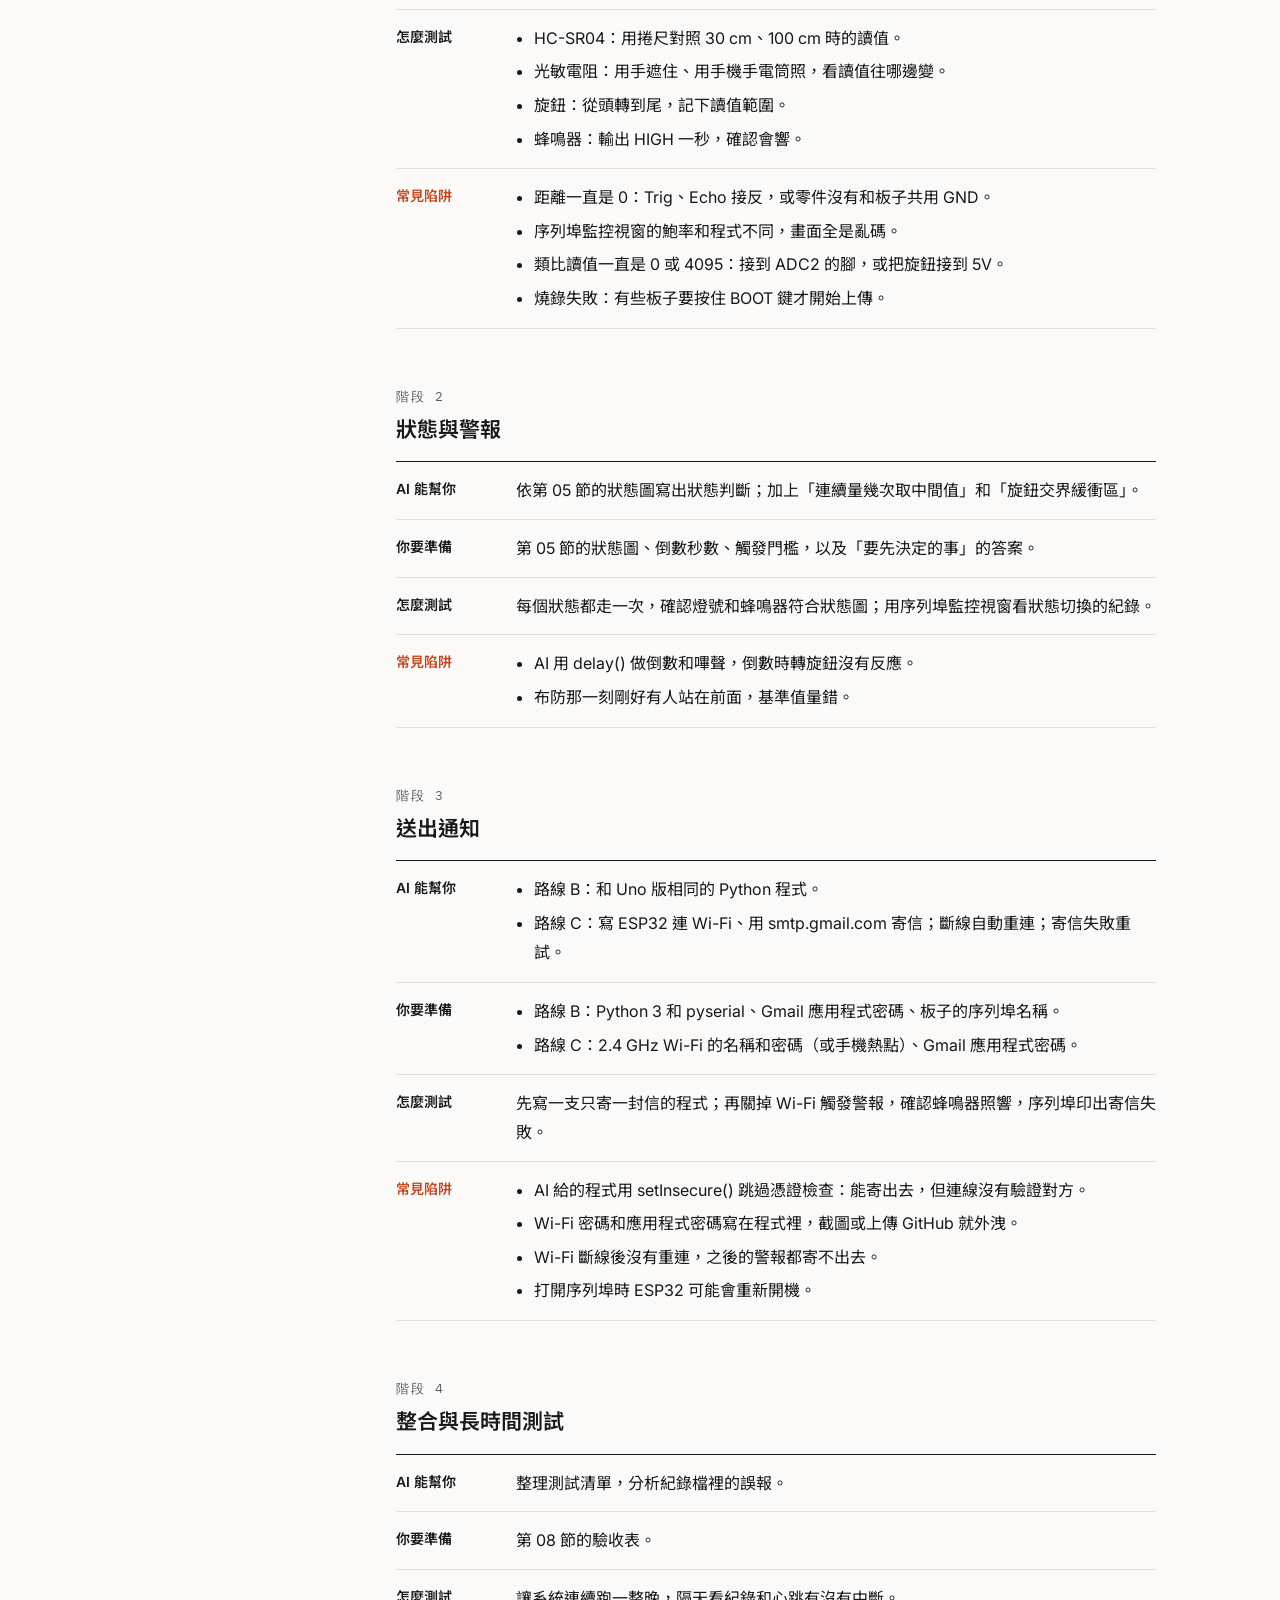
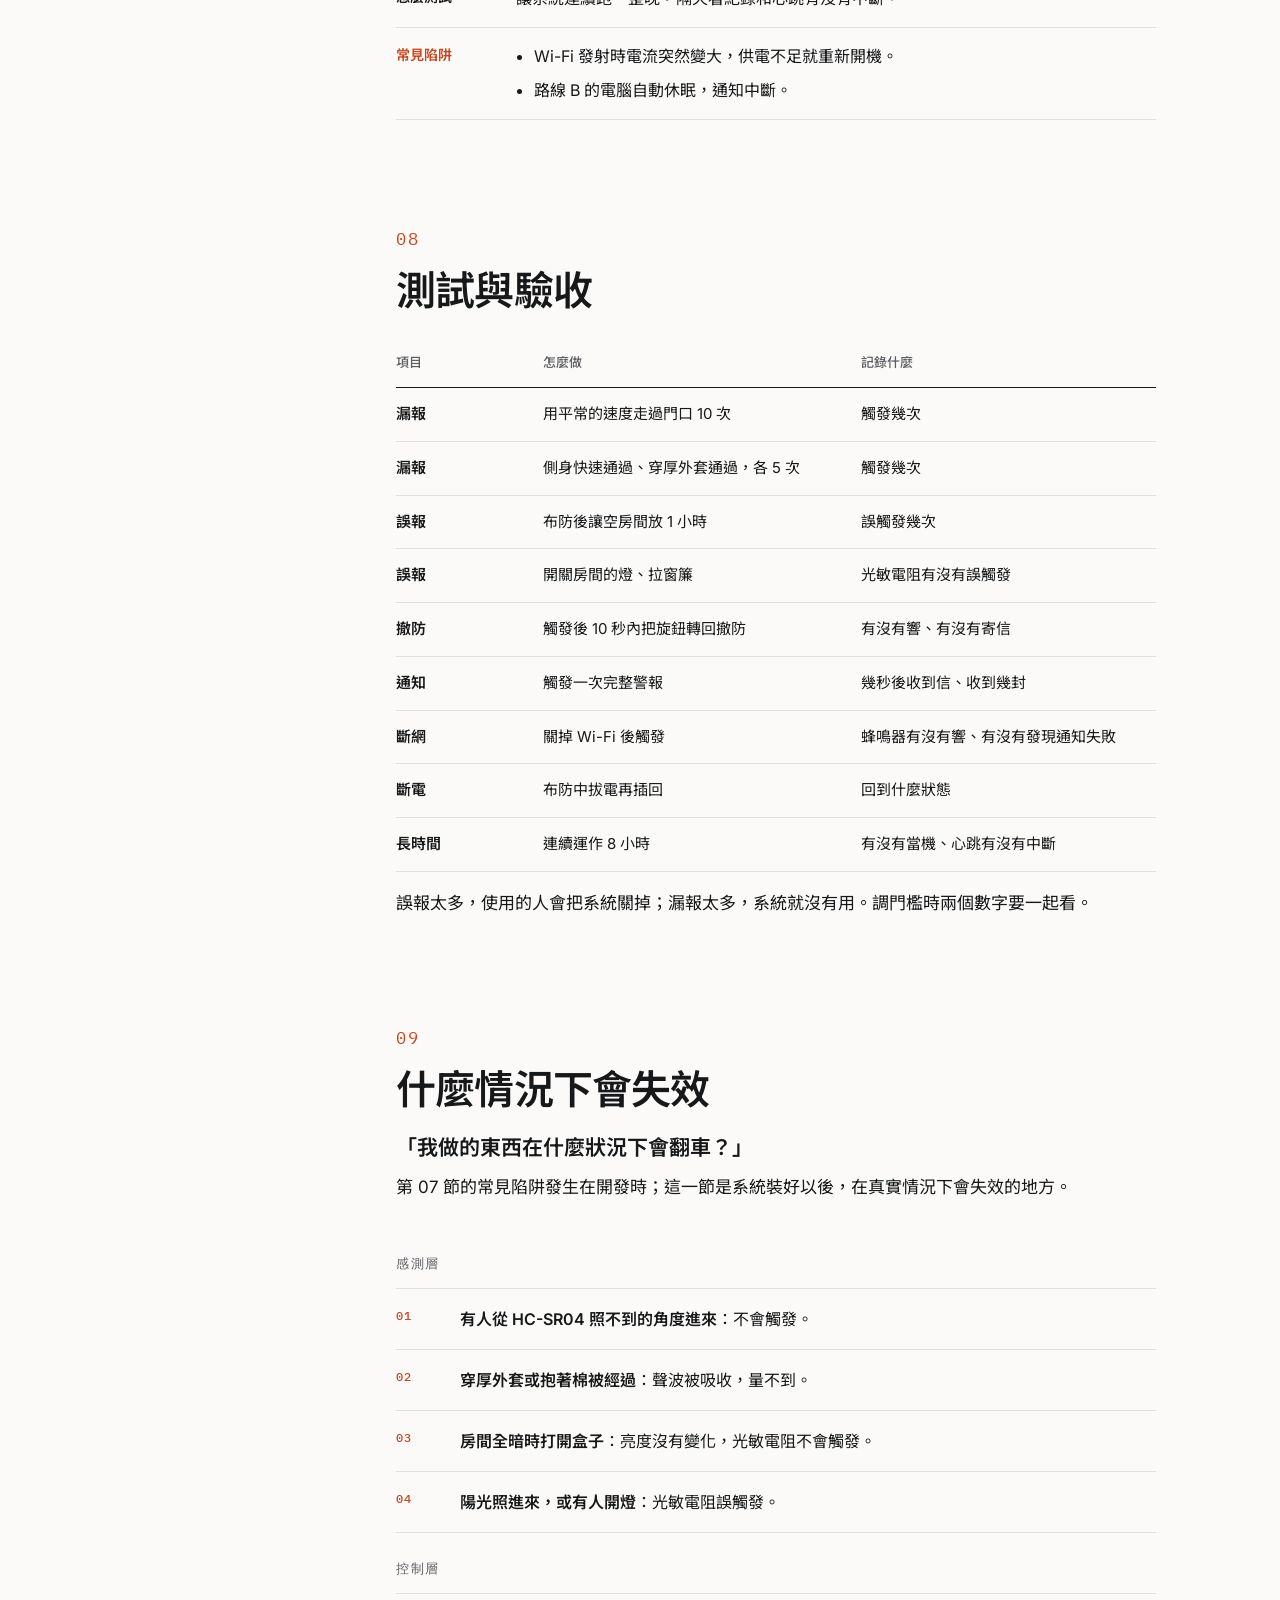
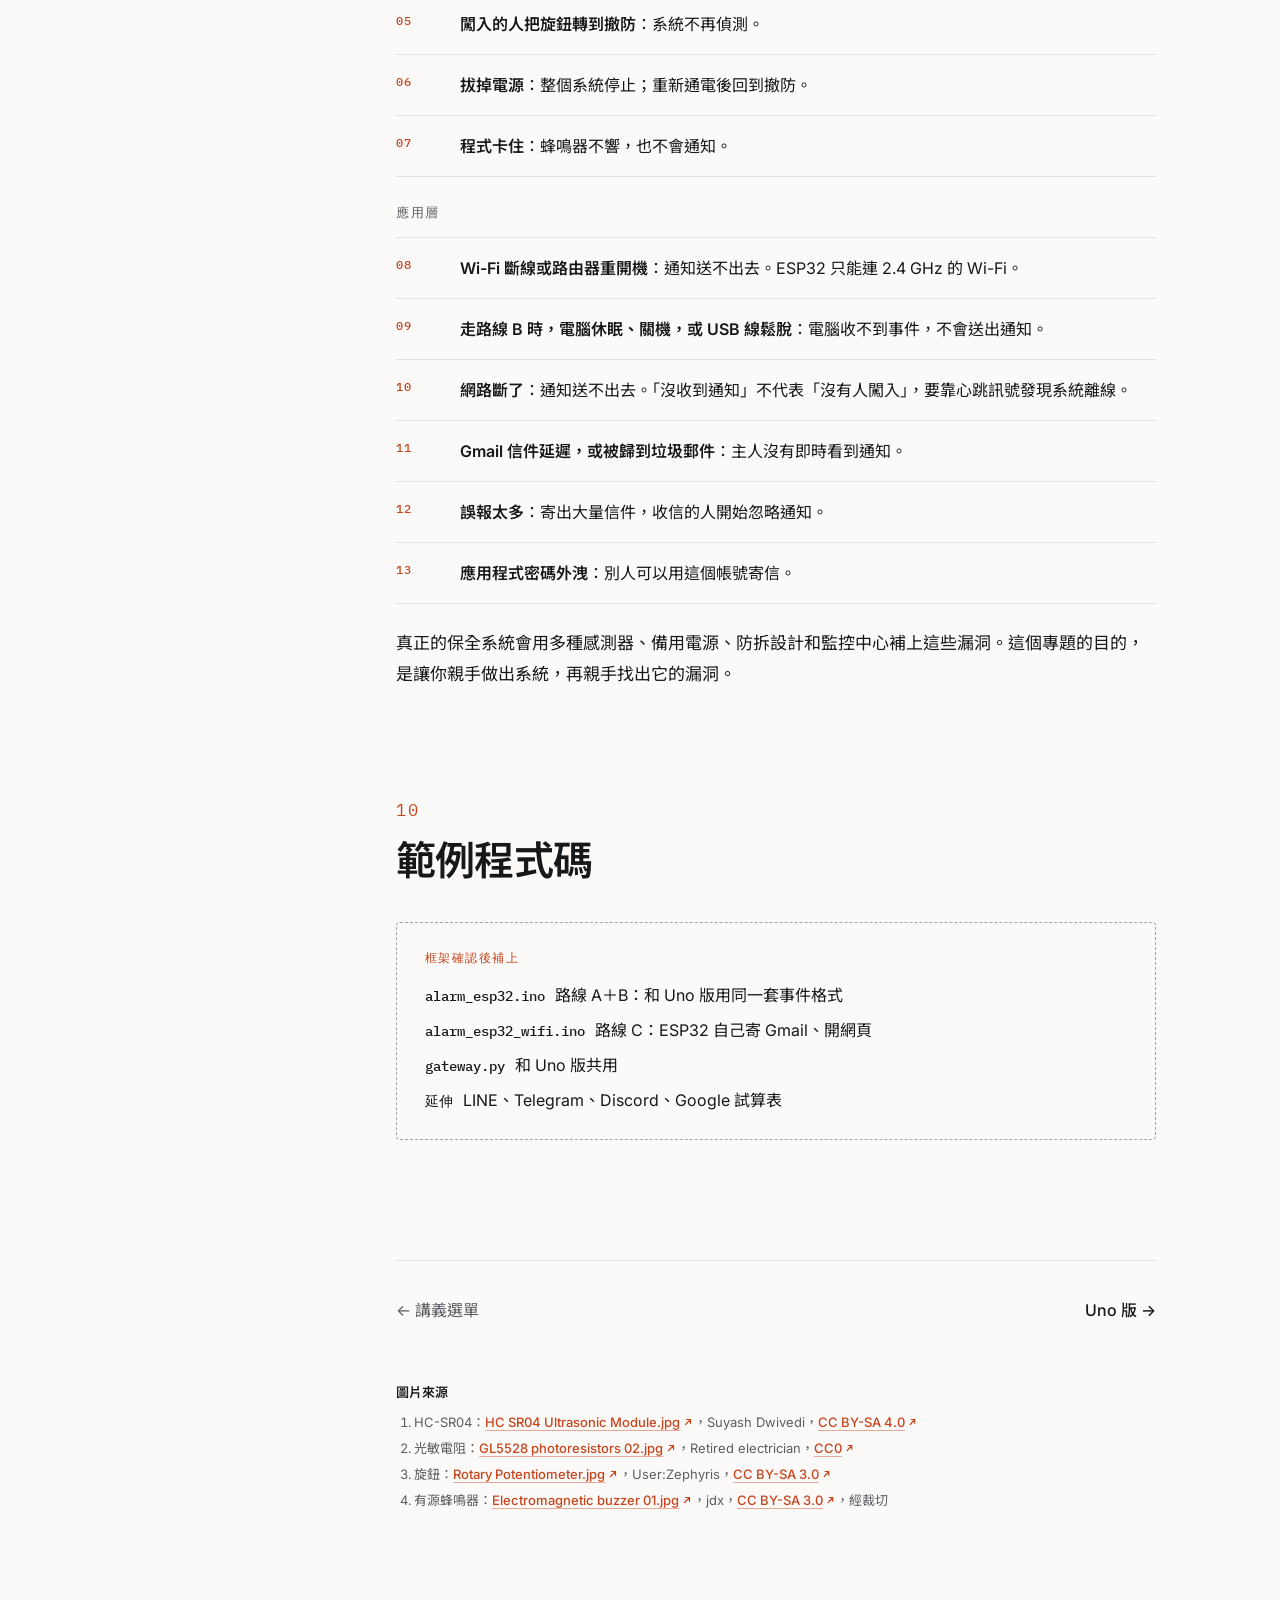
==== commit 95845fed: "文本修正" ====
--- a/handout/alarm-esp32.html
+++ b/handout/alarm-esp32.html
@@ -3,7 +3,7 @@
 <head>
 <meta charset="utf-8">
 <meta name="viewport" content="width=device-width, initial-scale=1">
-<title>防盜系統 ESP32 版｜SkillLab</title>
+<title>簡易防盜系統 ESP32 版｜SkillLab</title>
 <link rel="preconnect" href="https://fonts.googleapis.com">
 <link rel="preconnect" href="https://fonts.gstatic.com" crossorigin>
 <link href="https://fonts.googleapis.com/css2?family=IBM+Plex+Mono:wght@400;500&family=Inter:wght@400;500;600;700&family=Noto+Sans+TC:wght@400;500;700&display=swap" rel="stylesheet">
@@ -14,14 +14,15 @@
 <header class="topbar"><div class="topbar-in">
   <a class="brand" href="../index.html">SkillLab</a><span class="sep">/</span>
   <a href="../handout.html">講義</a><span class="sep">/</span>
-  <span class="here">防盜系統・ESP32 版</span>
+  <span class="here">簡易防盜系統・ESP32 版</span>
 </div></header>
 
 <div class="page has-toc">
   <header class="doc-head">
     <p class="kicker" data-type="project"><span class="type-tag">微專題 01</span>ESP32 版</p>
-    <h1>防盜系統<span class="badge">框架稿・範例程式碼待補</span></h1>
+    <h1>簡易防盜系統<span class="badge">框架稿・範例程式碼待補</span></h1>
     <p class="lead">ESP32 負責偵測與警報，可以自己用 Wi-Fi 寄 Gmail，也可以像 Uno 一樣接電腦，由 Python 寄。</p>
+    <p class="scope"><b>學習用的雛形</b>　用入門零件練習把感測、判斷、警報和通知串成一個系統。它有很多擋不住的情況（見第 09 節），不能拿來保護真正的財物或人身安全。</p>
     <p class="meta"><span><b>適用</b>　ESP32 DevKit 經典款（30 腳、38 腳）</span><span><b>零件</b>　HC-SR04・光敏電阻・旋鈕・有源蜂鳴器</span></p>
     <a class="switch" href="alarm-uno.html">改看 Uno 版 →</a>
   </header>
@@ -29,7 +30,7 @@
     <p class="toc-h">目錄</p>
     <ol>
       <li><a href="#s1"><span class="n">01</span>系統長什麼樣</a></li>
-      <li><a href="#s2"><span class="n">02</span>這四個零件能防什麼</a></li>
+      <li><a href="#s2"><span class="n">02</span>這四個零件做什麼</a></li>
       <li><a href="#s3"><span class="n">03</span>零件與限制</a></li>
       <li><a href="#s4"><span class="n">04</span>接線</a></li>
       <li><a href="#s5"><span class="n">05</span>系統怎麼判斷</a></li>
@@ -72,7 +73,7 @@
     </section>
     <section class="sec" id="s2" aria-labelledby="s2-h">
       <p class="sec-no">02</p>
-      <h2 id="s2-h">這四個零件能防什麼</h2>
+      <h2 id="s2-h">這四個零件做什麼</h2>
 <div class="scenes lead-in">
 <figure class="scene">
 <svg class="dg" viewBox="0 0 480 300" role="img" aria-label="門口俯視圖：HC-SR04 裝在門框一側，有人經過時量到的距離比基準距離短" xmlns="http://www.w3.org/2000/svg">
@@ -468,6 +469,7 @@
 <li><div><b>誤報太多</b>：寄出大量信件，收信的人開始忽略通知。</div></li>
 <li><div><b>應用程式密碼外洩</b>：別人可以用這個帳號寄信。</div></li>
 </ul>
+<p>真正的保全系統會用多種感測器、備用電源、防拆設計和監控中心補上這些漏洞。這個專題的目的，是讓你親手做出系統，再親手找出它的漏洞。</p>
     </section>
     <section class="sec" id="s10" aria-labelledby="s10-h">
       <p class="sec-no">10</p>
--- a/assets/handout.css
+++ b/assets/handout.css
@@ -141,6 +141,9 @@
   color: var(--ink-2);
 }
 .doc-head .meta b { font-weight: 500; color: var(--ink); }
+/* what the project is for: a learning prototype, not a real product */
+.doc-head .scope { margin-top: 24px; max-width: 40em; padding: 12px 16px; border: 1px solid var(--rule); border-radius: 4px; background: var(--face); font-size: 15px; line-height: 1.75; color: var(--ink-2); }
+.doc-head .scope b { margin-right: 4px; font-weight: 600; color: var(--ink); }
 .doc-head .switch {
   margin-top: 20px;
   display: inline-flex;
@@ -365,6 +368,7 @@
   color: var(--ink-2);
 }
 .fails-h + .fails { margin-top: 12px; }
+.fails + p { margin-top: 24px; }
 
 /* ---------- four questions (AI / prepare / test / failure) ---------- */
 .step-block { margin-top: 56px; }
